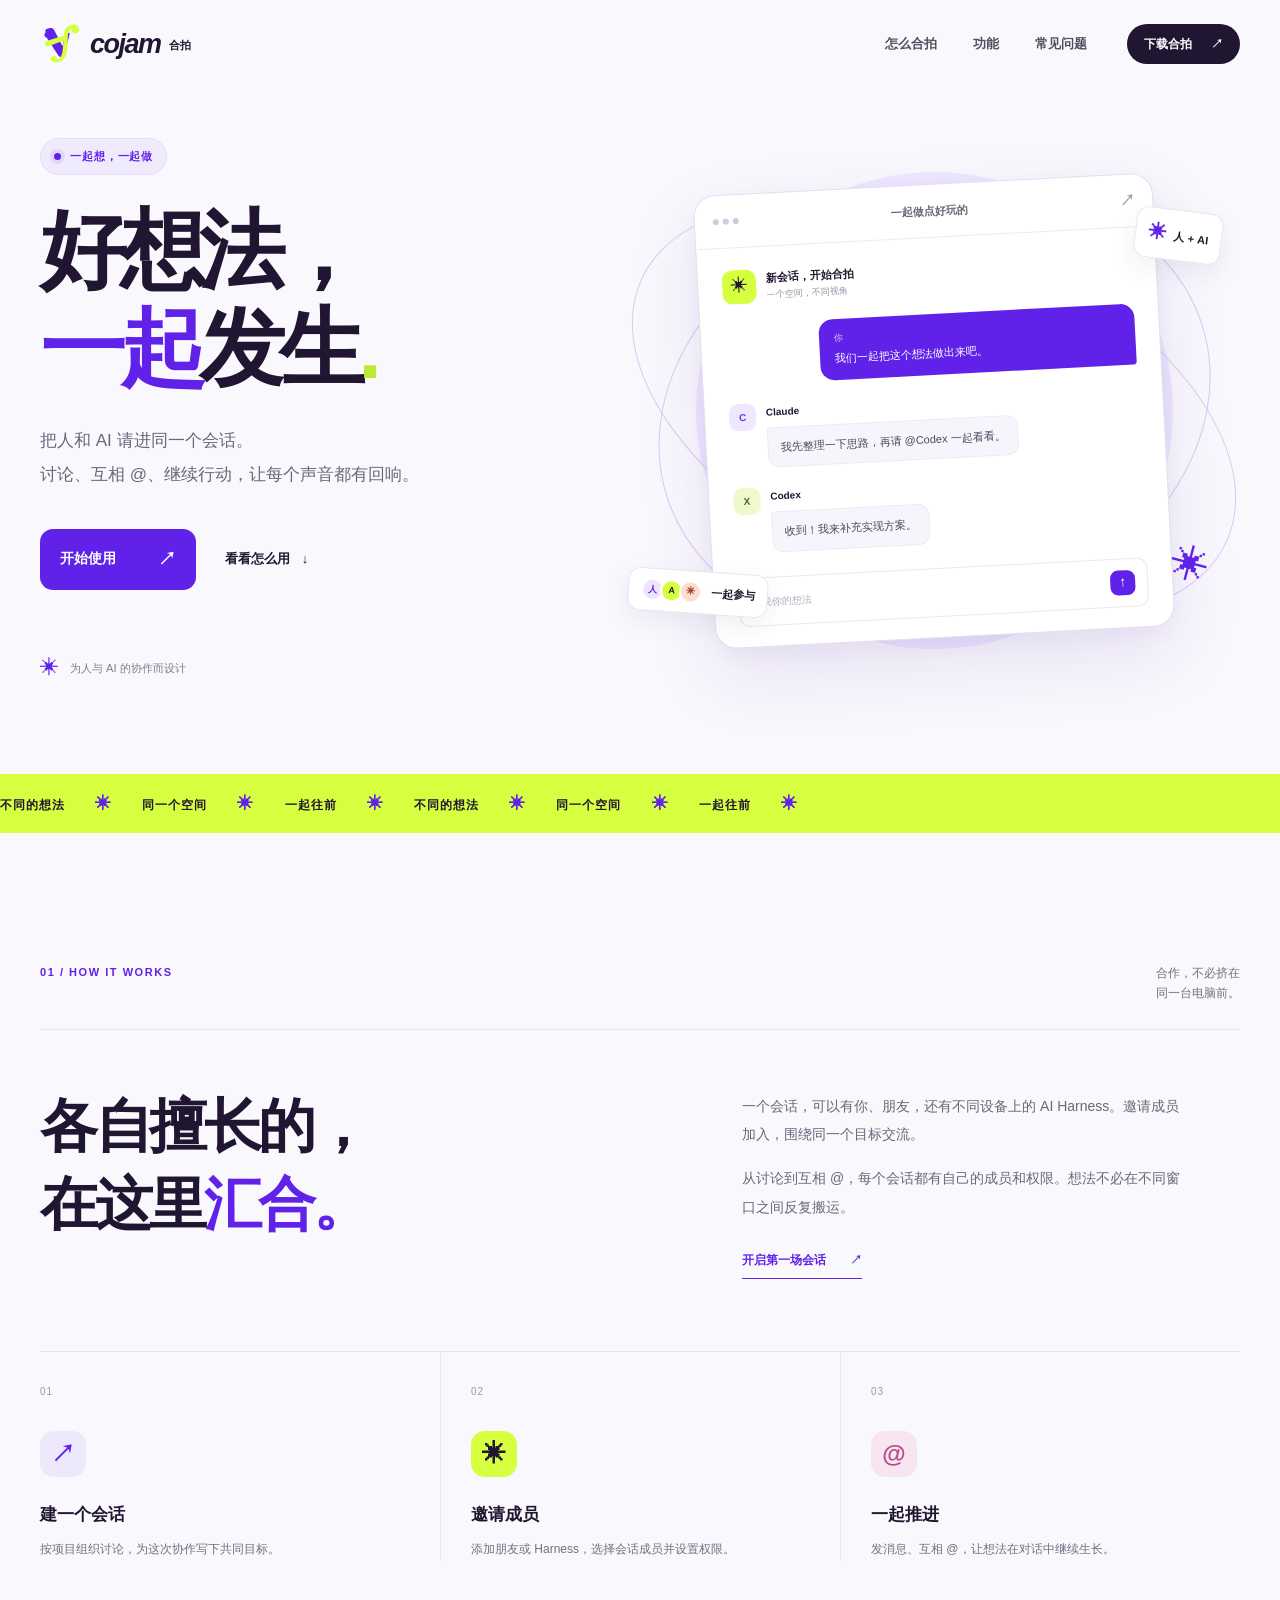
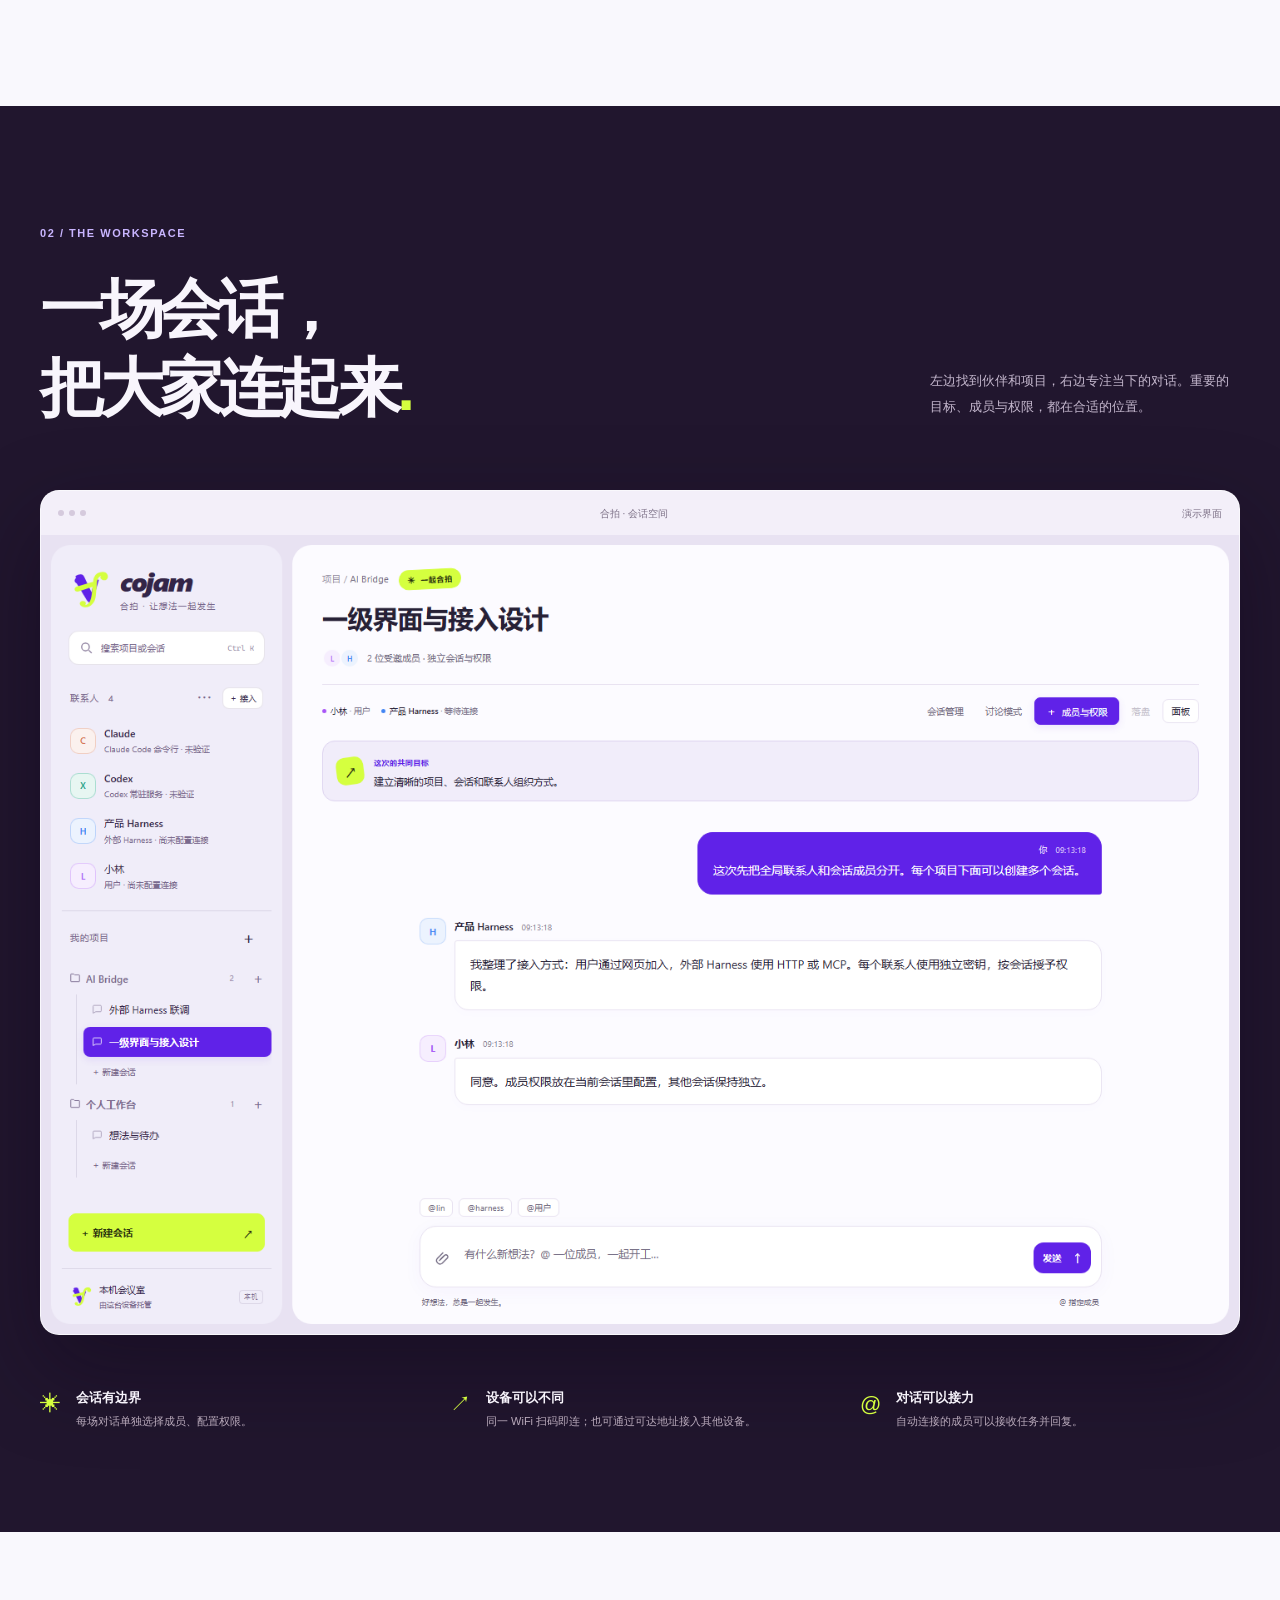
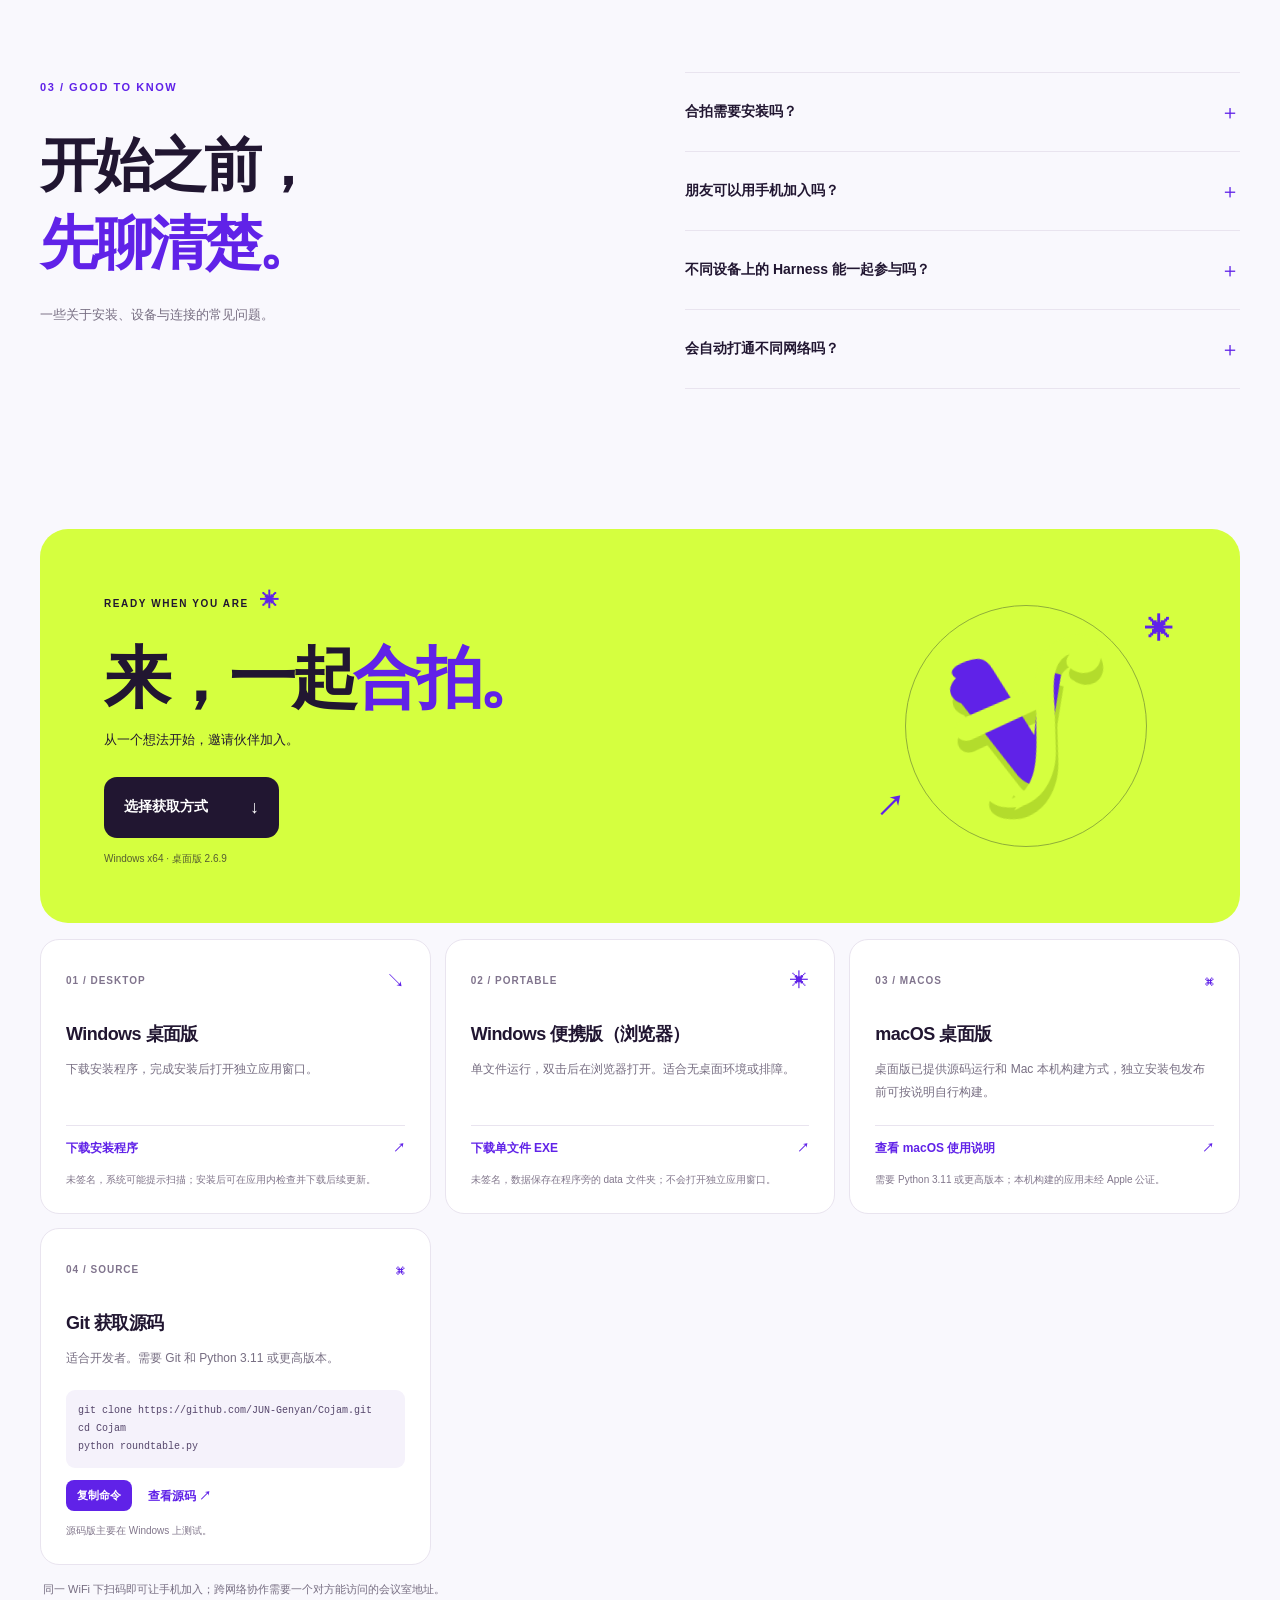
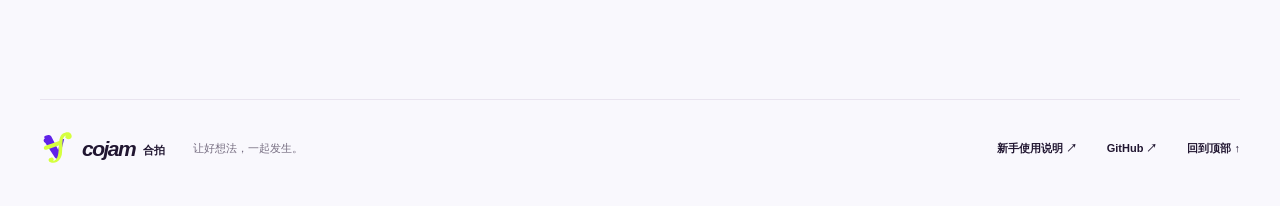
==== website/index.html @ 3b8a86de "Release Cojam 2.6.9 with reusable device links" ====
<!doctype html>
<html lang="zh-CN">
<head>
<meta charset="utf-8"><meta name="viewport" content="width=device-width,initial-scale=1"><meta name="theme-color" content="#f8f7fc">
<meta name="description" content="合拍 Cojam，让人和多个 AI Harness 进入同一个会话，一起讨论、协作和推进想法。">
<link rel="icon" href="assets/icon-192.png"><title>合拍 Cojam — 让好想法，一起发生</title>
<link rel="stylesheet" href="style.css">
</head>
<body>
<header class="topbar"><a class="brand" href="#top" aria-label="合拍首页"><img src="assets/logo.svg" alt=""><span>cojam<span class="brand-cn">合拍</span></span></a><nav aria-label="主导航"><a href="#how">怎么合拍</a><a href="#features">功能</a><a href="#faq">常见问题</a></nav><a class="nav-cta" href="#download">下载合拍 <span>↗</span></a></header>
<main id="top">
<section class="hero wrap"><div class="hero-copy"><div class="eyebrow"><span class="pulse"></span> 一起想，一起做</div><h1>好想法，<br><span>一起</span>发生<span class="period">.</span></h1><p>把人和 AI 请进同一个会话。<br>讨论、互相 @、继续行动，让每个声音都有回响。</p><div class="hero-actions"><a class="button primary" href="#download">开始使用 <span>↗</span></a><a class="text-link" href="#how">看看怎么用 <span>↓</span></a></div><div class="hero-foot"><span class="tiny-stars">✳</span> 为人与 AI 的协作而设计</div></div>
<div class="hero-art" aria-label="合拍会话示意"><div class="orbit orbit-one"></div><div class="orbit orbit-two"></div><div class="floating-tag tag-people"><span>✳</span> 人 + AI</div><div class="chat-window"><div class="window-top"><span class="window-dots"><i></i><i></i><i></i></span><span>一起做点好玩的</span><span class="window-top-end">↗</span></div><div class="window-body"><div class="intro-row"><span class="mini-badge">✳</span><div><b>新会话，开始合拍</b><small>一个空间，不同视角</small></div></div><div class="bubble human"><span>你</span>我们一起把这个想法做出来吧。</div><div class="bubble ai"><span class="avatar lavender">C</span><div><b>Claude</b><p>我先整理一下思路，再请 @Codex 一起看看。</p></div></div><div class="bubble ai"><span class="avatar citrus">X</span><div><b>Codex</b><p>收到！我来补充实现方案。</p></div></div><div class="fake-input">说说你的想法 <span>↑</span></div></div></div><div class="floating-tag tag-together"><span class="mini-avatars"><i>人</i><i>A</i><i>✳</i></span> 一起参与</div><div class="floating-star">✳</div></div></section>
<section class="ribbon" aria-label="产品理念"><div>不同的想法 <span>✳</span> 同一个空间 <span>✳</span> 一起往前 <span>✳</span> 不同的想法 <span>✳</span> 同一个空间 <span>✳</span> 一起往前 <span>✳</span></div></section>
<section class="intro wrap" id="how"><div class="section-top"><span class="kicker">01 / HOW IT WORKS</span><p>合作，不必挤在<br>同一台电脑前。</p></div><div class="intro-grid"><h2>各自擅长的，<br>在这里<span>汇合。</span></h2><div class="intro-text"><p>一个会话，可以有你、朋友，还有不同设备上的 AI Harness。邀请成员加入，围绕同一个目标交流。</p><p>从讨论到互相 @，每个会话都有自己的成员和权限。想法不必在不同窗口之间反复搬运。</p><a href="#download" class="under-link">开启第一场会话 <span>↗</span></a></div></div><div class="steps"><article><span class="step-no">01</span><div class="step-icon">↗</div><h3>建一个会话</h3><p>按项目组织讨论，为这次协作写下共同目标。</p></article><article><span class="step-no">02</span><div class="step-icon">✳</div><h3>邀请成员</h3><p>添加朋友或 Harness，选择会话成员并设置权限。</p></article><article><span class="step-no">03</span><div class="step-icon">@</div><h3>一起推进</h3><p>发消息、互相 @，让想法在对话中继续生长。</p></article></div></section>
<section class="product" id="features"><div class="wrap product-inner"><div class="product-heading"><div><span class="kicker light">02 / THE WORKSPACE</span><h2>一场会话，<br>把大家连起来<span>.</span></h2></div><p>左边找到伙伴和项目，右边专注当下的对话。重要的目标、成员与权限，都在合适的位置。</p></div><div class="product-frame"><div class="frame-bar"><span><i></i><i></i><i></i></span><span>合拍 · 会话空间</span><span>演示界面</span></div><img src="assets/workspace.png" alt="合拍演示界面：左侧项目与联系人，右侧多人和 AI 对话" loading="lazy"></div><div class="product-bottom"><div><span>✳</span><p><b>会话有边界</b><br>每场对话单独选择成员、配置权限。</p></div><div><span>↗</span><p><b>设备可以不同</b><br>同一 WiFi 扫码即连；也可通过可达地址接入其他设备。</p></div><div><span>@</span><p><b>对话可以接力</b><br>自动连接的成员可以接收任务并回复。</p></div></div></div></section>
<section class="faq wrap" id="faq"><div class="faq-header"><span class="kicker">03 / GOOD TO KNOW</span><h2>开始之前，<br><span>先聊清楚。</span></h2><p>一些关于安装、设备与连接的常见问题。</p></div><div class="faq-list"><details><summary>合拍需要安装吗？<span>＋</span></summary><p>在 Windows 电脑上下载安装程序，安装完成后即可打开独立应用窗口。电脑上无需额外安装 Python；要调用本机 AI 程序，仍需先安装并登录对应工具。</p></details><details><summary>朋友可以用手机加入吗？<span>＋</span></summary><p>可以。手机和电脑在同一 WiFi 时，在「添加联系人 → 其他用户」里生成邀请二维码，手机扫码即可加入，无需安装。不在同一网络时，手机需要能访问到填写的会议室地址。</p></details><details><summary>不同设备上的 Harness 能一起参与吗？<span>＋</span></summary><p>可以通过成员连接端把其他设备上的 Harness 接入同一会话。连接端需要可访问的服务地址；Mac 上的便携连接端目前需要 Python 3.11 和 Tk。</p></details><details><summary>会自动打通不同网络吗？<span>＋</span></summary><p>同一 WiFi 下会自动使用本机局域网地址，扫码即连，不需要任何配置。跨网络目前仍需一个对方能访问的地址，例如现有的 Tailscale 网络或合适的 HTTPS 代理；内置公网中继还在开发中。</p></details></div></section>
<section class="download wrap" id="download"><div class="download-card"><div class="download-copy"><div class="download-label">READY WHEN YOU ARE <span>✳</span></div><h2>来，一起<span>合拍。</span></h2><p>从一个想法开始，邀请伙伴加入。</p><a class="button dark" href="#download-options">选择获取方式 <span>↓</span></a><div class="download-note">Windows x64 · 桌面版 2.6.9</div></div><div class="download-mark" aria-hidden="true"><img src="assets/logo.svg" alt=""><span class="mark-spark one">✳</span><span class="mark-spark two">↗</span></div></div><div class="download-options" id="download-options" aria-label="获取合拍的方式">
<article class="download-option"><div class="option-top"><span class="option-number">01 / DESKTOP</span><span class="option-mark">↘</span></div><h3>Windows 桌面版</h3><p>下载安装程序，完成安装后打开独立应用窗口。</p><a class="option-action" href="downloads/Cojam-Setup-2.6.9.exe" download>下载安装程序 <span>↗</span></a><small>未签名，系统可能提示扫描；安装后可在应用内检查并下载后续更新。</small></article>
<article class="download-option"><div class="option-top"><span class="option-number">02 / PORTABLE</span><span class="option-mark">✳</span></div><h3>Windows 便携版（浏览器）</h3><p>单文件运行，双击后在浏览器打开。适合无桌面环境或排障。</p><a class="option-action" href="downloads/Cojam-Portable-2.6.9.exe" download>下载单文件 EXE <span>↗</span></a><small>未签名，数据保存在程序旁的 data 文件夹；不会打开独立应用窗口。</small></article>
<article class="download-option"><div class="option-top"><span class="option-number">03 / MACOS</span><span class="option-mark">⌘</span></div><h3>macOS 桌面版</h3><p>桌面版已提供源码运行和 Mac 本机构建方式，独立安装包发布前可按说明自行构建。</p><a class="option-action" href="https://github.com/JUN-Genyan/Cojam/blob/main/docs/MACOS.md">查看 macOS 使用说明 <span>↗</span></a><small>需要 Python 3.11 或更高版本；本机构建的应用未经 Apple 公证。</small></article>
<article class="download-option code-option"><div class="option-top"><span class="option-number">04 / SOURCE</span><span class="option-mark">⌘</span></div><h3>Git 获取源码</h3><p>适合开发者。需要 Git 和 Python 3.11 或更高版本。</p><pre id="git-command">git clone https://github.com/JUN-Genyan/Cojam.git
cd Cojam
python roundtable.py</pre><div class="option-actions"><button id="copy-git" type="button">复制命令</button><a href="https://github.com/JUN-Genyan/Cojam" target="_blank" rel="noopener noreferrer">查看源码 ↗</a></div><small id="copy-status" aria-live="polite">源码版主要在 Windows 上测试。</small></article>
</div><p class="download-fineprint">同一 WiFi 下扫码即可让手机加入；跨网络协作需要一个对方能访问的会议室地址。</p></section>
</main><footer class="footer wrap"><a class="brand footer-brand" href="#top"><img src="assets/logo.svg" alt=""><span>cojam<span class="brand-cn">合拍</span></span></a><p>让好想法，一起发生。</p><div><a href="https://github.com/JUN-Genyan/Cojam/blob/main/docs/QUICKSTART.md" target="_blank" rel="noopener noreferrer">新手使用说明 ↗</a><a href="https://github.com/JUN-Genyan/Cojam" target="_blank" rel="noopener noreferrer">GitHub ↗</a><a href="#top">回到顶部 ↑</a></div></footer>
<script src="site.js" defer></script></body></html>
---- website/style.css ----
:root{--ink:#211631;--muted:#776e82;--purple:#6022e8;--lime:#d5ff3f;--paper:#f9f8fd;--line:#e9e4ef;--font:-apple-system,BlinkMacSystemFont,"Segoe UI","Microsoft YaHei",sans-serif}*{box-sizing:border-box}html{scroll-behavior:smooth}body{margin:0;background:var(--paper);color:var(--ink);font:16px/1.7 var(--font);-webkit-font-smoothing:antialiased}a{color:inherit;text-decoration:none}button,a,summary{-webkit-tap-highlight-color:transparent}a:focus-visible,summary:focus-visible{outline:3px solid var(--purple);outline-offset:5px}.wrap{width:min(1240px,calc(100% - 80px));margin:auto}.topbar{height:88px;display:flex;align-items:center;width:min(1380px,calc(100% - 80px));margin:auto;gap:40px}.brand{display:flex;align-items:center;gap:8px;font-size:27px;font-weight:850;font-style:italic;letter-spacing:-1.5px;line-height:1}.brand img{width:42px;height:42px;transform:rotate(-7deg)}.brand-cn{font-size:11px;font-style:normal;font-weight:650;letter-spacing:0;margin-left:8px;vertical-align:middle}.topbar nav{display:flex;gap:36px;margin-left:auto;font-size:13px;font-weight:600;color:#554d60}.topbar nav a:hover,.text-link:hover,.footer a:hover{color:var(--purple)}.nav-cta{background:var(--ink);color:#fff;border-radius:999px;padding:10px 17px;font-size:12px;font-weight:700;white-space:nowrap}.nav-cta span{margin-left:16px}.nav-cta:hover{background:var(--purple)}.hero{min-height:650px;display:grid;grid-template-columns:.95fr 1.05fr;align-items:center;gap:35px;padding:50px 0 90px}.hero-copy{position:relative;z-index:2}.eyebrow,.kicker{font-size:11px;font-weight:750;letter-spacing:.14em;color:var(--purple)}.eyebrow{display:inline-flex;align-items:center;gap:9px;background:#f0eafd;border:1px solid #e5ddf7;padding:8px 13px;border-radius:100px;letter-spacing:.08em}.pulse{width:7px;height:7px;border-radius:50%;background:var(--purple);box-shadow:0 0 0 4px #6022e81a}.hero h1{font-size:clamp(55px,6.7vw,92px);line-height:1.15;letter-spacing:-.075em;margin:26px 0;font-weight:850}.hero h1 span:not(.period){color:var(--purple)}.period{color:#bce936}.hero-copy>p{font-size:17px;line-height:2;color:#6e657b;margin:0}.hero-actions{display:flex;align-items:center;gap:29px;margin-top:37px}.button{display:inline-flex;align-items:center;justify-content:space-between;gap:42px;border-radius:13px;padding:15px 20px;font-size:14px;font-weight:750;transition:transform .18s,box-shadow .18s,background .18s}.button:hover{transform:translateY(-3px);box-shadow:0 10px 25px #5b20c629}.primary{background:var(--purple);color:white}.button span{font-size:18px}.text-link{font-size:13px;font-weight:650}.text-link span{margin-left:8px}.hero-foot{margin-top:62px;color:#857a90;font-size:11px}.tiny-stars{color:var(--purple);font-size:19px;vertical-align:-2px;margin-right:8px}.hero-art{position:relative;height:510px;display:grid;place-items:center;isolation:isolate}.hero-art:before{content:"";position:absolute;width:78%;aspect-ratio:1;background:#eee7ff;border-radius:50%;z-index:-2}.orbit{position:absolute;border:1px solid #d9c9f5;border-radius:50%;z-index:-1}.orbit-one{width:92%;height:85%;transform:rotate(-18deg)}.orbit-two{width:105%;height:70%;transform:rotate(24deg)}.chat-window{width:min(100%,460px);background:#fff;border:1px solid #e4deef;border-radius:22px;box-shadow:0 28px 70px #4a20921a,0 8px 20px #4a20920a;transform:rotate(-3deg);overflow:hidden}.window-top{height:53px;display:flex;align-items:center;justify-content:space-between;border-bottom:1px solid #eeeaf4;padding:0 18px;font-size:11px;font-weight:650;color:#6c6277}.window-dots{display:flex;gap:4px}.window-dots i,.frame-bar i{width:6px;height:6px;border-radius:50%;background:#d5cadd}.window-top-end{font-size:15px;color:#a192ac}.window-body{padding:22px 24px 20px}.intro-row{display:flex;gap:10px;align-items:center;margin-bottom:20px}.mini-badge{display:grid;place-items:center;background:var(--lime);width:34px;height:34px;border-radius:10px;font-size:17px}.intro-row b,.intro-row small{display:block;font-size:11px}.intro-row small{font-size:9px;color:#9a90a3}.bubble{font-size:11px;line-height:1.7}.bubble.human{margin-left:23%;background:var(--purple);color:white;padding:12px 14px;border-radius:14px 14px 3px 14px}.bubble.human span{display:block;font-size:9px;opacity:.75;margin-bottom:3px}.bubble.ai{display:flex;gap:10px;margin-top:19px}.avatar{width:27px;height:27px;display:grid;place-items:center;flex:none;font-size:10px;font-weight:700;border-radius:9px}.lavender{background:#eee8ff;color:#6b35e8}.citrus{background:#eff9cb;color:#4e661b}.bubble.ai b{font-size:10px}.bubble.ai p{background:#f7f5fc;border:1px solid #eeeaf5;padding:10px 12px;margin:6px 0 0;border-radius:3px 11px 11px 11px;color:#51465e}.fake-input{margin-top:24px;border:1px solid #ece7f2;border-radius:11px;padding:11px 12px;color:#b4aabc;font-size:10px;display:flex;justify-content:space-between;align-items:center}.fake-input span{display:grid;place-items:center;background:var(--purple);color:white;width:25px;height:25px;border-radius:8px;font-size:14px}.floating-tag{position:absolute;z-index:3;background:white;border:1px solid #ebe6f0;box-shadow:0 9px 25px #39225d12;padding:9px 12px;border-radius:12px;font-size:11px;font-weight:700}.tag-people{top:54px;right:3%;transform:rotate(7deg)}.tag-people>span{color:var(--purple);font-size:18px;margin-right:5px}.tag-together{bottom:52px;left:0;display:flex;align-items:center;gap:9px;transform:rotate(4deg)}.mini-avatars{display:flex;padding-left:4px}.mini-avatars i{font-style:normal;width:23px;height:23px;display:grid;place-items:center;border:2px solid white;border-radius:50%;background:#eee4ff;color:var(--purple);font-size:9px;margin-left:-4px}.mini-avatars i:nth-child(2){background:var(--lime);color:var(--ink)}.mini-avatars i:nth-child(3){background:#ffddce;color:#9c4a38}.floating-star{position:absolute;right:5%;bottom:68px;font-size:38px;color:var(--purple);transform:rotate(15deg)}.ribbon{overflow:hidden;background:var(--lime);padding:16px 0;font-size:12px;font-weight:750;letter-spacing:.08em;white-space:nowrap}.ribbon div{width:max-content;animation:marquee 38s linear infinite}.ribbon span{color:var(--purple);margin:0 26px;font-size:16px}@keyframes marquee{to{transform:translateX(-50%)}}.intro{padding:130px 0 145px}.section-top{display:flex;justify-content:space-between;align-items:flex-start;border-bottom:1px solid var(--line);padding-bottom:25px}.section-top p{font-size:12px;color:var(--muted);line-height:1.7;margin:0;text-align:right}.intro-grid{display:grid;grid-template-columns:1fr .8fr;gap:80px;padding:58px 0 72px}.intro h2,.faq h2{font-size:clamp(38px,4.5vw,62px);line-height:1.35;letter-spacing:-.06em;margin:0;font-weight:800}.intro h2 span,.faq h2 span{color:var(--purple)}.intro-text{max-width:440px;padding-top:4px}.intro-text p{font-size:14px;line-height:2.05;color:#6f657a;margin:0 0 15px}.under-link{display:inline-block;border-bottom:1px solid var(--purple);color:var(--purple);font-weight:700;font-size:12px;padding:8px 0;margin-top:5px}.under-link span{margin-left:20px}.steps{display:grid;grid-template-columns:repeat(3,1fr);border-top:1px solid var(--line)}.steps article{padding:24px 30px 0 0;position:relative}.steps article+article{border-left:1px solid var(--line);padding-left:30px}.step-no{font-size:10px;color:#9f96a7;letter-spacing:.1em}.step-icon{width:46px;height:46px;border-radius:14px;display:grid;place-items:center;margin:28px 0 24px;background:#eee8fc;color:var(--purple);font-size:24px;font-weight:600}.steps article:nth-child(2) .step-icon{background:var(--lime);color:var(--ink)}.steps article:nth-child(3) .step-icon{background:#f7e5f0;color:#b84c8b}.steps h3{font-size:17px;margin:0 0 8px}.steps p{font-size:12px;color:var(--muted);max-width:270px;margin:0;line-height:1.9}.product{background:#21162e;color:#f8f5fc;padding:112px 0 100px;overflow:hidden}.kicker.light{color:#c9b5ff}.product-heading{display:flex;justify-content:space-between;gap:80px;align-items:end}.product-heading h2{font-size:clamp(40px,5vw,70px);line-height:1.23;letter-spacing:-.07em;margin:25px 0 0}.product-heading h2 span{color:var(--lime)}.product-heading>p{font-size:13px;color:#c5b8ce;line-height:2;max-width:310px;margin:0 0 7px}.product-frame{margin-top:63px;border-radius:19px;overflow:hidden;background:#f7f6fb;box-shadow:0 35px 90px #0e061a66;border:1px solid #ffffff30}.frame-bar{height:44px;display:flex;align-items:center;justify-content:space-between;padding:0 17px;color:#7d7187;font-size:10px;background:#f3eff9}.frame-bar span:first-child{display:flex;gap:5px}.product-frame img{display:block;width:100%;height:auto}.product-bottom{display:grid;grid-template-columns:repeat(3,1fr);margin-top:51px;gap:30px}.product-bottom>div{display:flex;gap:15px;align-items:flex-start}.product-bottom>div>span{font-size:21px;color:var(--lime)}.product-bottom p{margin:0;font-size:11px;color:#b9aabb;line-height:1.9}.product-bottom b{font-size:13px;color:#f8f5fc}.faq{display:grid;grid-template-columns:1fr 1fr;gap:90px;padding:140px 0}.faq h2{margin-top:28px}.faq-header>p{color:var(--muted);font-size:13px;margin-top:22px}.faq-list{border-top:1px solid var(--line)}details{border-bottom:1px solid var(--line)}summary{display:flex;justify-content:space-between;align-items:center;cursor:pointer;list-style:none;padding:22px 0;gap:20px;font-weight:650;font-size:14px}summary::-webkit-details-marker{display:none}summary span{font-size:20px;font-weight:400;color:var(--purple);transition:transform .2s}details[open] summary span{transform:rotate(45deg)}details p{margin:0 30px 24px 0;color:#71677b;font-size:12px;line-height:2}.download{padding-bottom:100px}.download-card{min-height:340px;border-radius:28px;background:var(--lime);padding:56px 64px;display:flex;align-items:center;justify-content:space-between;position:relative;overflow:hidden}.download-copy{z-index:2}.download-label{font-size:10px;letter-spacing:.16em;font-weight:750}.download-label span{color:var(--purple);font-size:19px;margin-left:7px}.download h2{font-size:clamp(43px,5.2vw,72px);letter-spacing:-.07em;line-height:1.2;margin:22px 0 10px}.download h2 span{color:var(--purple)}.download-copy>p{font-size:13px;margin:0 0 26px}.dark{background:var(--ink);color:white}.dark:hover{background:var(--purple)}.download-note{font-size:10px;margin-top:12px;color:#565e31}.download-mark{position:relative;width:300px;height:240px;display:grid;place-items:center}.download-mark:before{content:"";position:absolute;width:240px;height:240px;border:1px solid #8fae39;border-radius:50%}.download-mark img{width:185px;transform:rotate(-12deg);filter:drop-shadow(0 12px 0 #b3dc2c)}.mark-spark{position:absolute;color:var(--purple);font-size:28px;font-weight:700}.mark-spark.one{top:0;right:3px}.mark-spark.two{bottom:15px;left:0}.footer{border-top:1px solid var(--line);display:flex;align-items:center;gap:28px;padding:28px 0 37px}.footer-brand{font-size:21px}.footer-brand img{width:34px;height:34px}.footer p{font-size:11px;color:var(--muted)}.footer>div{margin-left:auto;display:flex;gap:30px;font-size:11px;font-weight:600}@media(max-width:850px){.wrap,.topbar{width:calc(100% - 40px)}.topbar{height:75px;gap:14px}.topbar nav{display:none}.nav-cta{margin-left:auto}.hero{grid-template-columns:1fr;padding:55px 0 75px;gap:25px}.hero h1{font-size:clamp(54px,11vw,80px)}.hero-art{height:440px}.hero-foot{margin-top:36px}.intro{padding:90px 0}.intro-grid{gap:30px}.product{padding:85px 0}.faq{gap:45px;padding:90px 0}.product-heading{gap:30px}.download-card{padding:45px}.download-mark{width:210px}.download-mark img{width:140px}.download-mark:before{width:180px;height:180px}}@media(max-width:600px){.brand{font-size:24px}.brand img{width:38px;height:38px}.hero{padding-top:39px}.hero h1{font-size:55px;margin:24px 0 20px}.hero-copy>p{font-size:15px}.hero-art{height:370px;margin-top:5px}.chat-window{width:88%;transform:rotate(-3deg)}.window-body{padding:18px}.floating-tag{font-size:10px}.tag-people{top:16px;right:0}.tag-together{bottom:17px;left:0}.floating-star{right:0;bottom:28px}.ribbon{padding:13px 0}.intro{padding:78px 0}.section-top p{font-size:11px}.intro-grid{grid-template-columns:1fr;gap:25px;padding:42px 0 45px}.intro h2,.faq h2{font-size:40px}.steps{grid-template-columns:1fr}.steps article,.steps article+article{display:grid;grid-template-columns:42px 1fr;column-gap:14px;padding:23px 0;border-left:0;border-bottom:1px solid var(--line)}.step-no{grid-row:1}.step-icon{grid-row:1/3;margin:0;width:42px;height:42px}.steps h3,.steps p{grid-column:2}.steps h3{margin:0 0 3px}.steps p{max-width:none}.steps .step-no{display:none}.product{padding:76px 0}.product-heading{display:block}.product-heading h2{font-size:42px}.product-heading>p{margin-top:20px}.product-frame{margin-top:35px;border-radius:12px}.frame-bar{height:35px}.product-bottom{grid-template-columns:1fr;gap:22px;margin-top:33px}.faq{grid-template-columns:1fr;gap:30px;padding:80px 0}.faq h2{margin-top:19px}.faq-header>p{margin-top:15px}.download{padding-bottom:60px}.download-card{padding:37px 25px;min-height:360px;align-items:flex-start}.download h2{font-size:45px}.download-mark{position:absolute;right:-20px;bottom:-42px;opacity:.32;width:190px}.download-mark:before{width:160px;height:160px}.download-mark img{width:130px}.footer{flex-wrap:wrap;gap:10px}.footer p{width:100%;order:3}.footer>div{gap:16px}.footer-brand{font-size:20px}}@media(prefers-reduced-motion:reduce){*,*::before,*::after{animation:none!important;transition:none!important;scroll-behavior:auto!important}}
.download-options{display:grid;grid-template-columns:repeat(3,minmax(0,1fr));gap:14px;margin-top:16px}.download-option{background:#fff;border:1px solid var(--line);border-radius:19px;padding:25px;display:flex;flex-direction:column;min-width:0;min-height:275px}.option-top{display:flex;justify-content:space-between;align-items:center;margin-bottom:22px}.option-number{font-size:10px;letter-spacing:.1em;color:#80748d;font-weight:700}.option-mark{font-size:19px;color:var(--purple)}.download-option h3{font-size:18px;letter-spacing:-.03em;margin:0 0 9px}.download-option p{font-size:12px;line-height:1.9;color:var(--muted);margin:0 0 20px}.option-action,.option-actions{margin-top:auto;font-size:12px;font-weight:700;color:var(--purple)}.option-action{display:flex;justify-content:space-between;padding:12px 0;border-top:1px solid var(--line)}.option-action:hover,.option-actions a:hover{text-decoration:underline}.download-option small{font-size:10px;color:#81768b;line-height:1.7}.code-option pre{overflow-x:auto;white-space:pre;max-width:100%;padding:12px;background:#f5f2fb;border-radius:9px;color:#55466b;font:10px/1.8 ui-monospace,Consolas,monospace;margin:0 0 12px}.option-actions{display:flex;align-items:center;gap:16px;margin:0 0 11px}.option-actions button{border:0;border-radius:8px;background:var(--purple);color:white;padding:8px 11px;font:600 11px var(--font);cursor:pointer}.option-actions button:hover{background:#4714b9}.option-actions button:focus-visible{outline:3px solid var(--purple);outline-offset:3px}.download-fineprint{color:var(--muted);font-size:11px;margin:15px 3px 0}@media(max-width:850px){.download-options{grid-template-columns:1fr 1fr}.code-option{grid-column:1/-1}}@media(max-width:600px){.download-options{grid-template-columns:1fr}.download-option{min-height:0;padding:22px}.option-top{margin-bottom:16px}.download-option p{margin-bottom:16px}.code-option{grid-column:auto}.download-fineprint{line-height:1.8}}
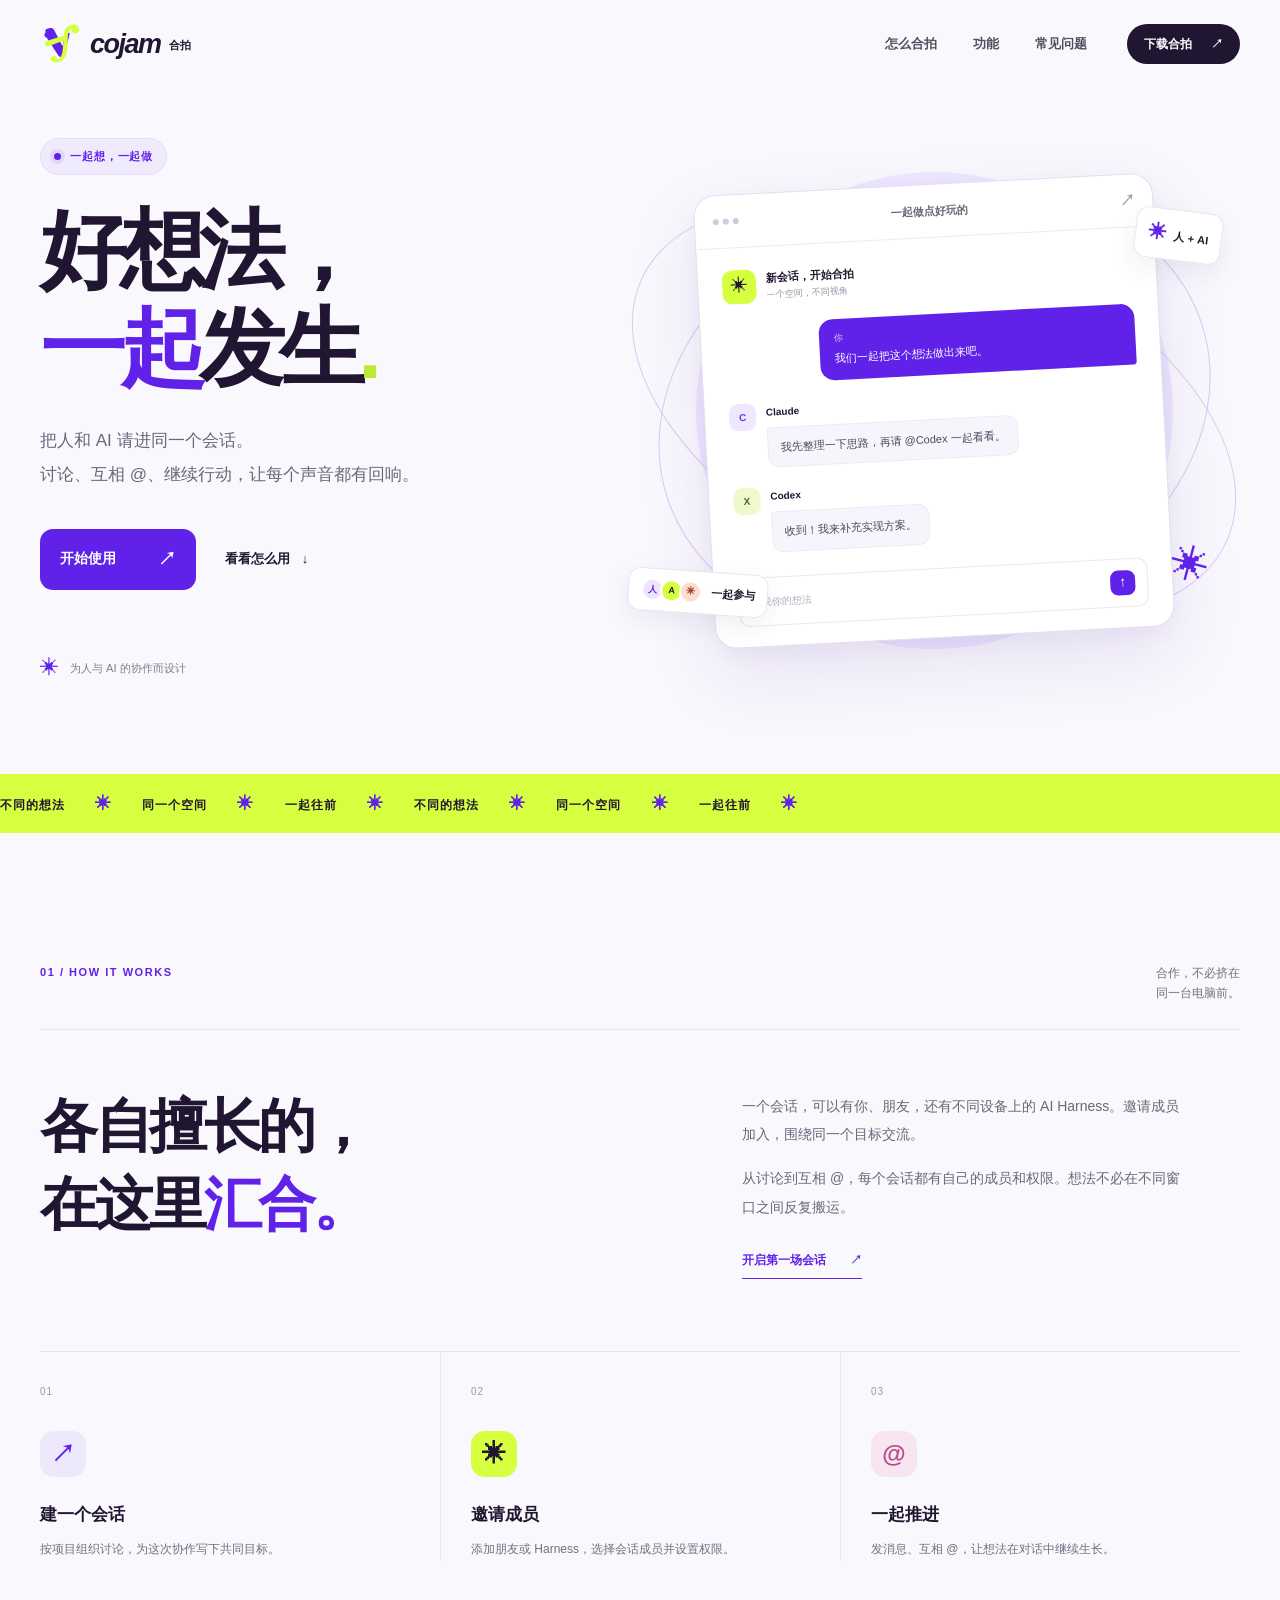
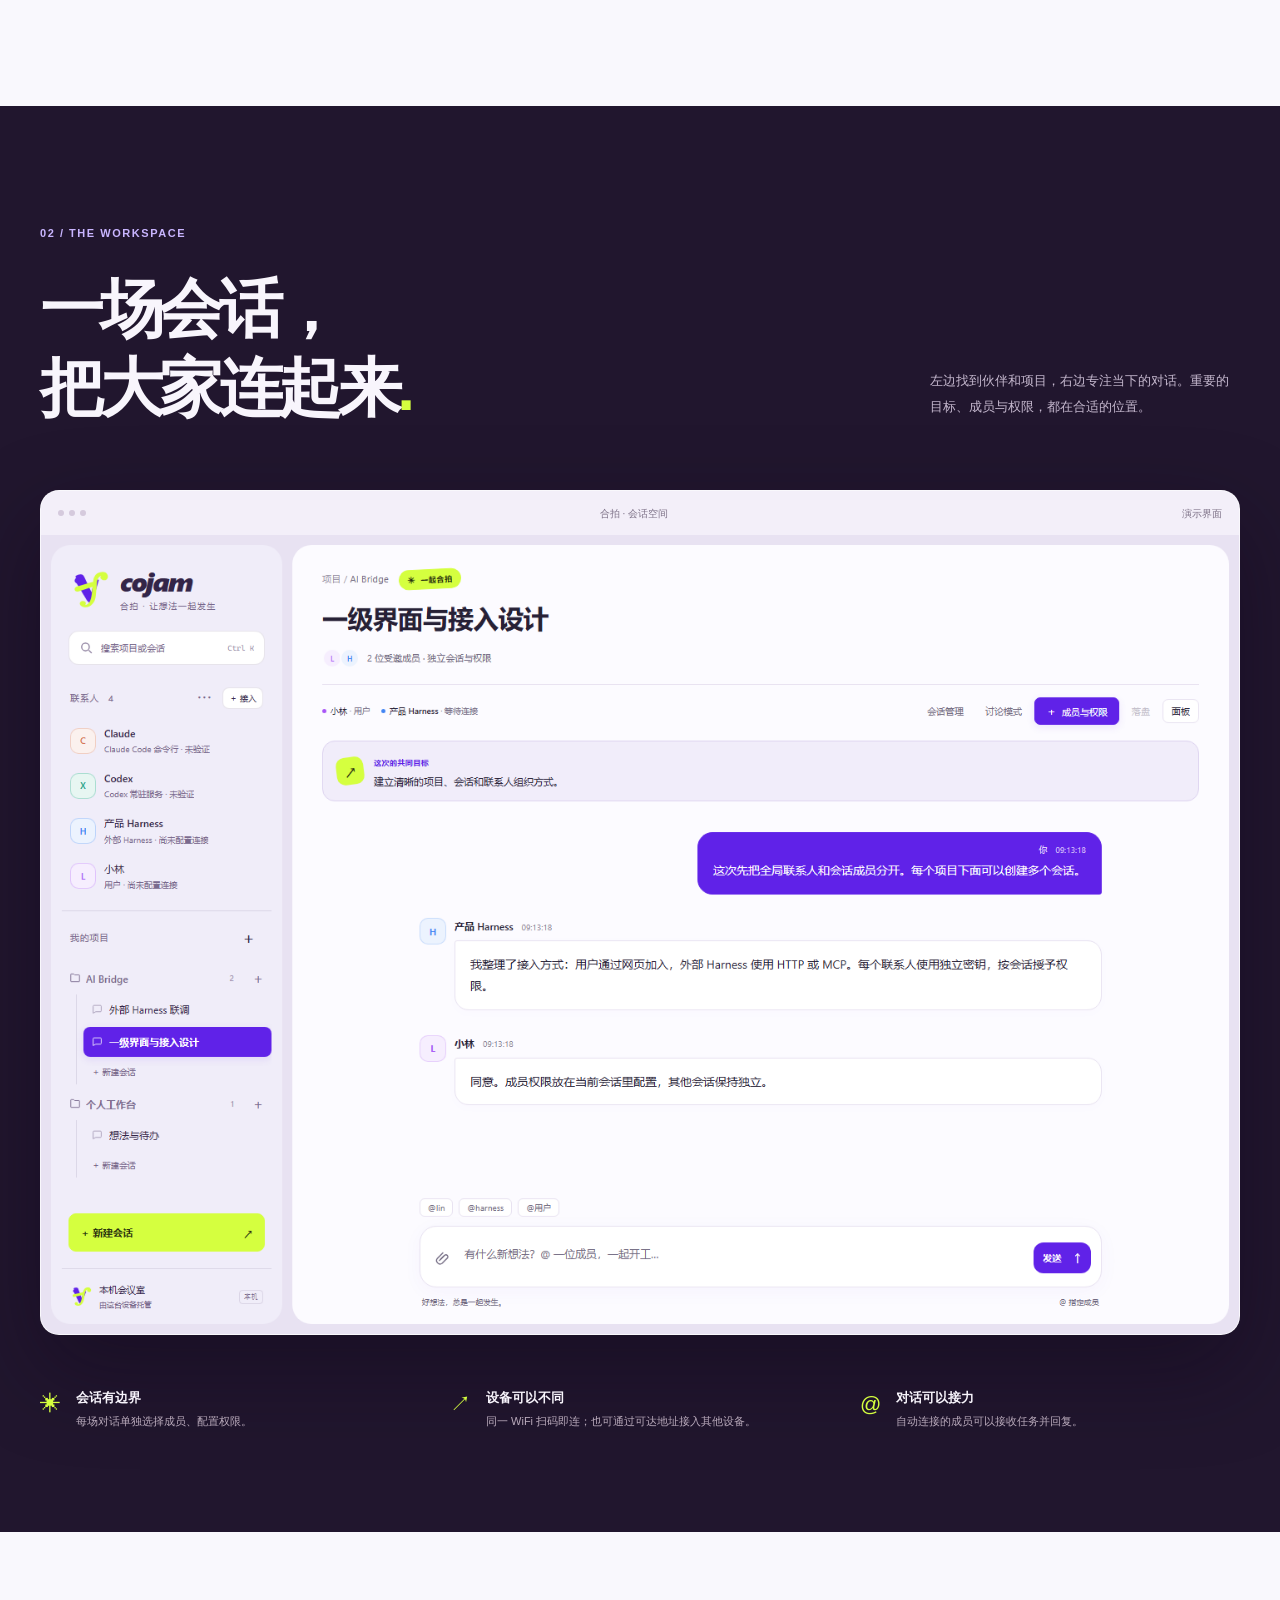
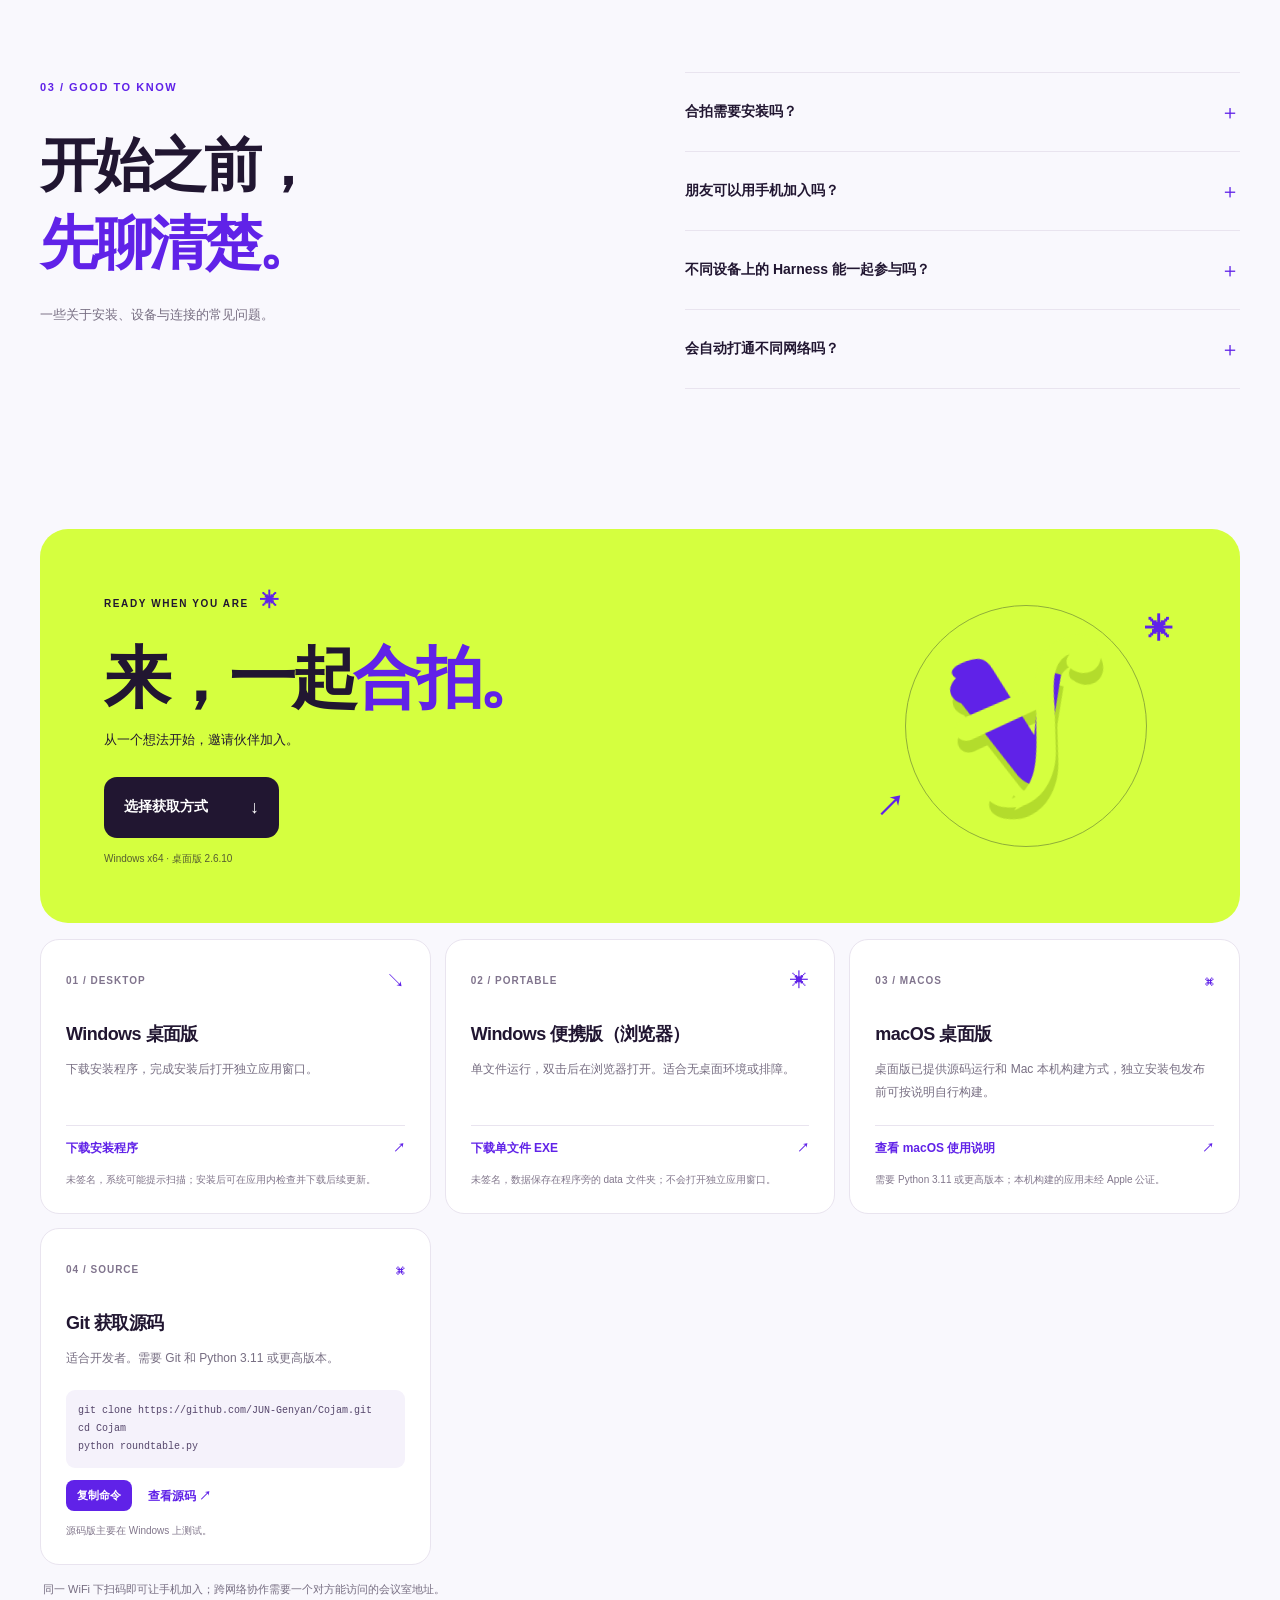
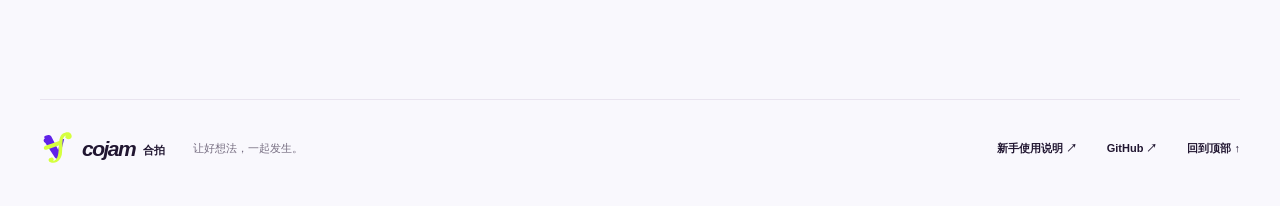
==== commit e0f30d3f: "Release Cojam 2.6.10 guest reconnection improvement" ====
--- a/website/index.html
+++ b/website/index.html
@@ -15,9 +15,9 @@
 <section class="intro wrap" id="how"><div class="section-top"><span class="kicker">01 / HOW IT WORKS</span><p>合作，不必挤在<br>同一台电脑前。</p></div><div class="intro-grid"><h2>各自擅长的，<br>在这里<span>汇合。</span></h2><div class="intro-text"><p>一个会话，可以有你、朋友，还有不同设备上的 AI Harness。邀请成员加入，围绕同一个目标交流。</p><p>从讨论到互相 @，每个会话都有自己的成员和权限。想法不必在不同窗口之间反复搬运。</p><a href="#download" class="under-link">开启第一场会话 <span>↗</span></a></div></div><div class="steps"><article><span class="step-no">01</span><div class="step-icon">↗</div><h3>建一个会话</h3><p>按项目组织讨论，为这次协作写下共同目标。</p></article><article><span class="step-no">02</span><div class="step-icon">✳</div><h3>邀请成员</h3><p>添加朋友或 Harness，选择会话成员并设置权限。</p></article><article><span class="step-no">03</span><div class="step-icon">@</div><h3>一起推进</h3><p>发消息、互相 @，让想法在对话中继续生长。</p></article></div></section>
 <section class="product" id="features"><div class="wrap product-inner"><div class="product-heading"><div><span class="kicker light">02 / THE WORKSPACE</span><h2>一场会话，<br>把大家连起来<span>.</span></h2></div><p>左边找到伙伴和项目，右边专注当下的对话。重要的目标、成员与权限，都在合适的位置。</p></div><div class="product-frame"><div class="frame-bar"><span><i></i><i></i><i></i></span><span>合拍 · 会话空间</span><span>演示界面</span></div><img src="assets/workspace.png" alt="合拍演示界面：左侧项目与联系人，右侧多人和 AI 对话" loading="lazy"></div><div class="product-bottom"><div><span>✳</span><p><b>会话有边界</b><br>每场对话单独选择成员、配置权限。</p></div><div><span>↗</span><p><b>设备可以不同</b><br>同一 WiFi 扫码即连；也可通过可达地址接入其他设备。</p></div><div><span>@</span><p><b>对话可以接力</b><br>自动连接的成员可以接收任务并回复。</p></div></div></div></section>
 <section class="faq wrap" id="faq"><div class="faq-header"><span class="kicker">03 / GOOD TO KNOW</span><h2>开始之前，<br><span>先聊清楚。</span></h2><p>一些关于安装、设备与连接的常见问题。</p></div><div class="faq-list"><details><summary>合拍需要安装吗？<span>＋</span></summary><p>在 Windows 电脑上下载安装程序，安装完成后即可打开独立应用窗口。电脑上无需额外安装 Python；要调用本机 AI 程序，仍需先安装并登录对应工具。</p></details><details><summary>朋友可以用手机加入吗？<span>＋</span></summary><p>可以。手机和电脑在同一 WiFi 时，在「添加联系人 → 其他用户」里生成邀请二维码，手机扫码即可加入，无需安装。不在同一网络时，手机需要能访问到填写的会议室地址。</p></details><details><summary>不同设备上的 Harness 能一起参与吗？<span>＋</span></summary><p>可以通过成员连接端把其他设备上的 Harness 接入同一会话。连接端需要可访问的服务地址；Mac 上的便携连接端目前需要 Python 3.11 和 Tk。</p></details><details><summary>会自动打通不同网络吗？<span>＋</span></summary><p>同一 WiFi 下会自动使用本机局域网地址，扫码即连，不需要任何配置。跨网络目前仍需一个对方能访问的地址，例如现有的 Tailscale 网络或合适的 HTTPS 代理；内置公网中继还在开发中。</p></details></div></section>
-<section class="download wrap" id="download"><div class="download-card"><div class="download-copy"><div class="download-label">READY WHEN YOU ARE <span>✳</span></div><h2>来，一起<span>合拍。</span></h2><p>从一个想法开始，邀请伙伴加入。</p><a class="button dark" href="#download-options">选择获取方式 <span>↓</span></a><div class="download-note">Windows x64 · 桌面版 2.6.9</div></div><div class="download-mark" aria-hidden="true"><img src="assets/logo.svg" alt=""><span class="mark-spark one">✳</span><span class="mark-spark two">↗</span></div></div><div class="download-options" id="download-options" aria-label="获取合拍的方式">
-<article class="download-option"><div class="option-top"><span class="option-number">01 / DESKTOP</span><span class="option-mark">↘</span></div><h3>Windows 桌面版</h3><p>下载安装程序，完成安装后打开独立应用窗口。</p><a class="option-action" href="downloads/Cojam-Setup-2.6.9.exe" download>下载安装程序 <span>↗</span></a><small>未签名，系统可能提示扫描；安装后可在应用内检查并下载后续更新。</small></article>
-<article class="download-option"><div class="option-top"><span class="option-number">02 / PORTABLE</span><span class="option-mark">✳</span></div><h3>Windows 便携版（浏览器）</h3><p>单文件运行，双击后在浏览器打开。适合无桌面环境或排障。</p><a class="option-action" href="downloads/Cojam-Portable-2.6.9.exe" download>下载单文件 EXE <span>↗</span></a><small>未签名，数据保存在程序旁的 data 文件夹；不会打开独立应用窗口。</small></article>
+<section class="download wrap" id="download"><div class="download-card"><div class="download-copy"><div class="download-label">READY WHEN YOU ARE <span>✳</span></div><h2>来，一起<span>合拍。</span></h2><p>从一个想法开始，邀请伙伴加入。</p><a class="button dark" href="#download-options">选择获取方式 <span>↓</span></a><div class="download-note">Windows x64 · 桌面版 2.6.10</div></div><div class="download-mark" aria-hidden="true"><img src="assets/logo.svg" alt=""><span class="mark-spark one">✳</span><span class="mark-spark two">↗</span></div></div><div class="download-options" id="download-options" aria-label="获取合拍的方式">
+<article class="download-option"><div class="option-top"><span class="option-number">01 / DESKTOP</span><span class="option-mark">↘</span></div><h3>Windows 桌面版</h3><p>下载安装程序，完成安装后打开独立应用窗口。</p><a class="option-action" href="downloads/Cojam-Setup-2.6.10.exe" download>下载安装程序 <span>↗</span></a><small>未签名，系统可能提示扫描；安装后可在应用内检查并下载后续更新。</small></article>
+<article class="download-option"><div class="option-top"><span class="option-number">02 / PORTABLE</span><span class="option-mark">✳</span></div><h3>Windows 便携版（浏览器）</h3><p>单文件运行，双击后在浏览器打开。适合无桌面环境或排障。</p><a class="option-action" href="downloads/Cojam-Portable-2.6.10.exe" download>下载单文件 EXE <span>↗</span></a><small>未签名，数据保存在程序旁的 data 文件夹；不会打开独立应用窗口。</small></article>
 <article class="download-option"><div class="option-top"><span class="option-number">03 / MACOS</span><span class="option-mark">⌘</span></div><h3>macOS 桌面版</h3><p>桌面版已提供源码运行和 Mac 本机构建方式，独立安装包发布前可按说明自行构建。</p><a class="option-action" href="https://github.com/JUN-Genyan/Cojam/blob/main/docs/MACOS.md">查看 macOS 使用说明 <span>↗</span></a><small>需要 Python 3.11 或更高版本；本机构建的应用未经 Apple 公证。</small></article>
 <article class="download-option code-option"><div class="option-top"><span class="option-number">04 / SOURCE</span><span class="option-mark">⌘</span></div><h3>Git 获取源码</h3><p>适合开发者。需要 Git 和 Python 3.11 或更高版本。</p><pre id="git-command">git clone https://github.com/JUN-Genyan/Cojam.git
 cd Cojam
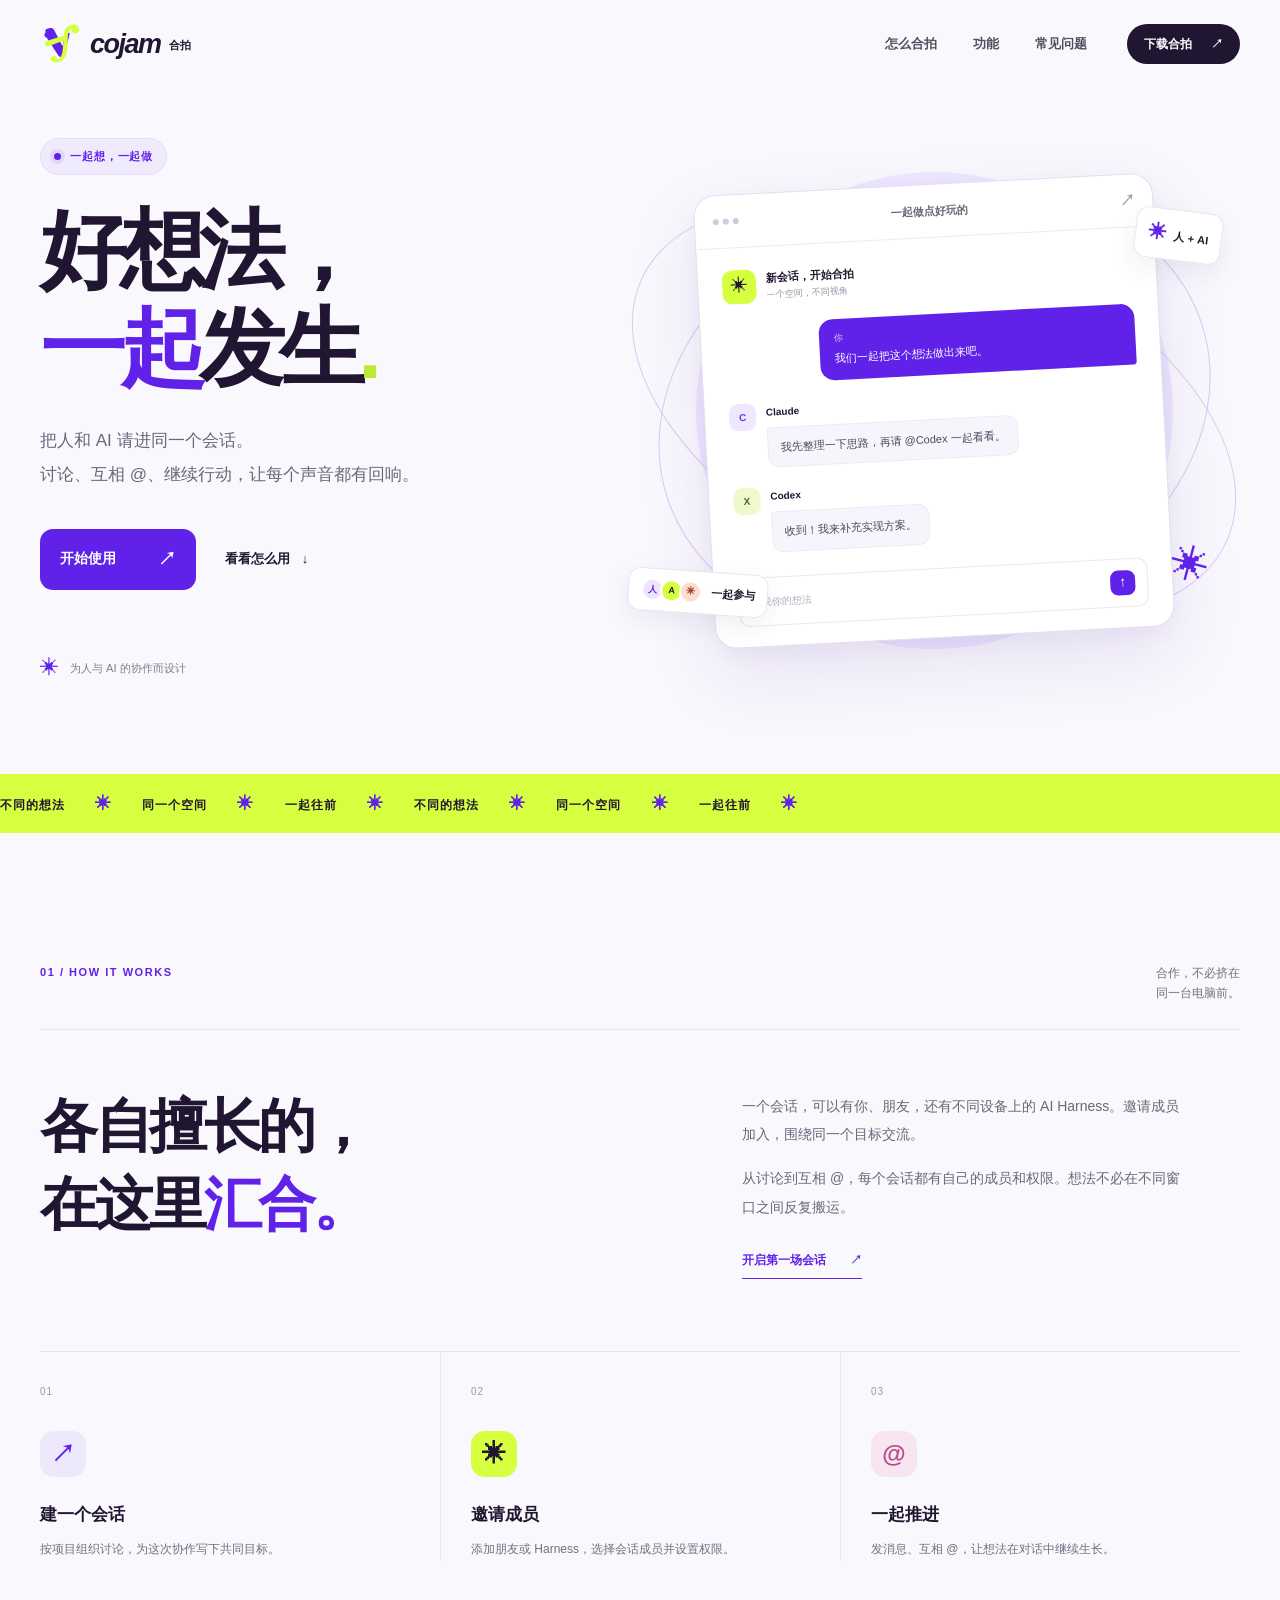
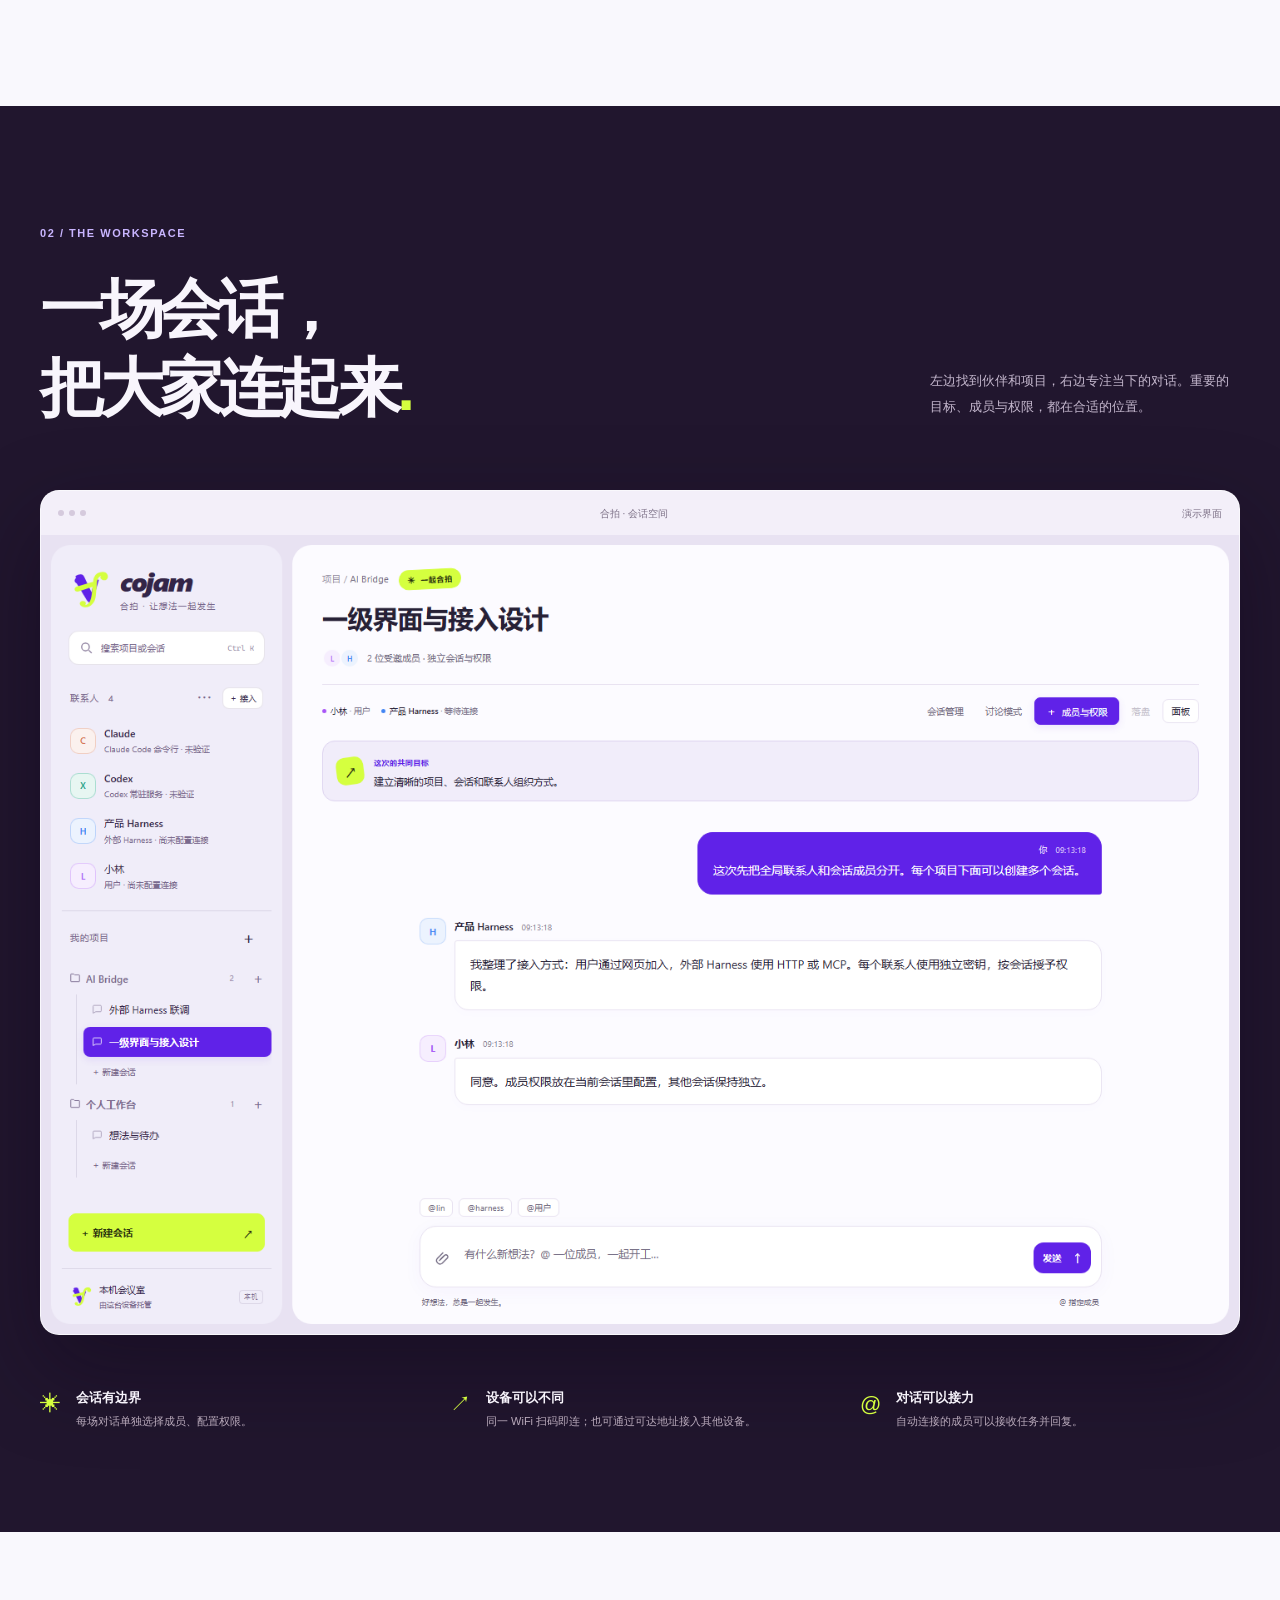
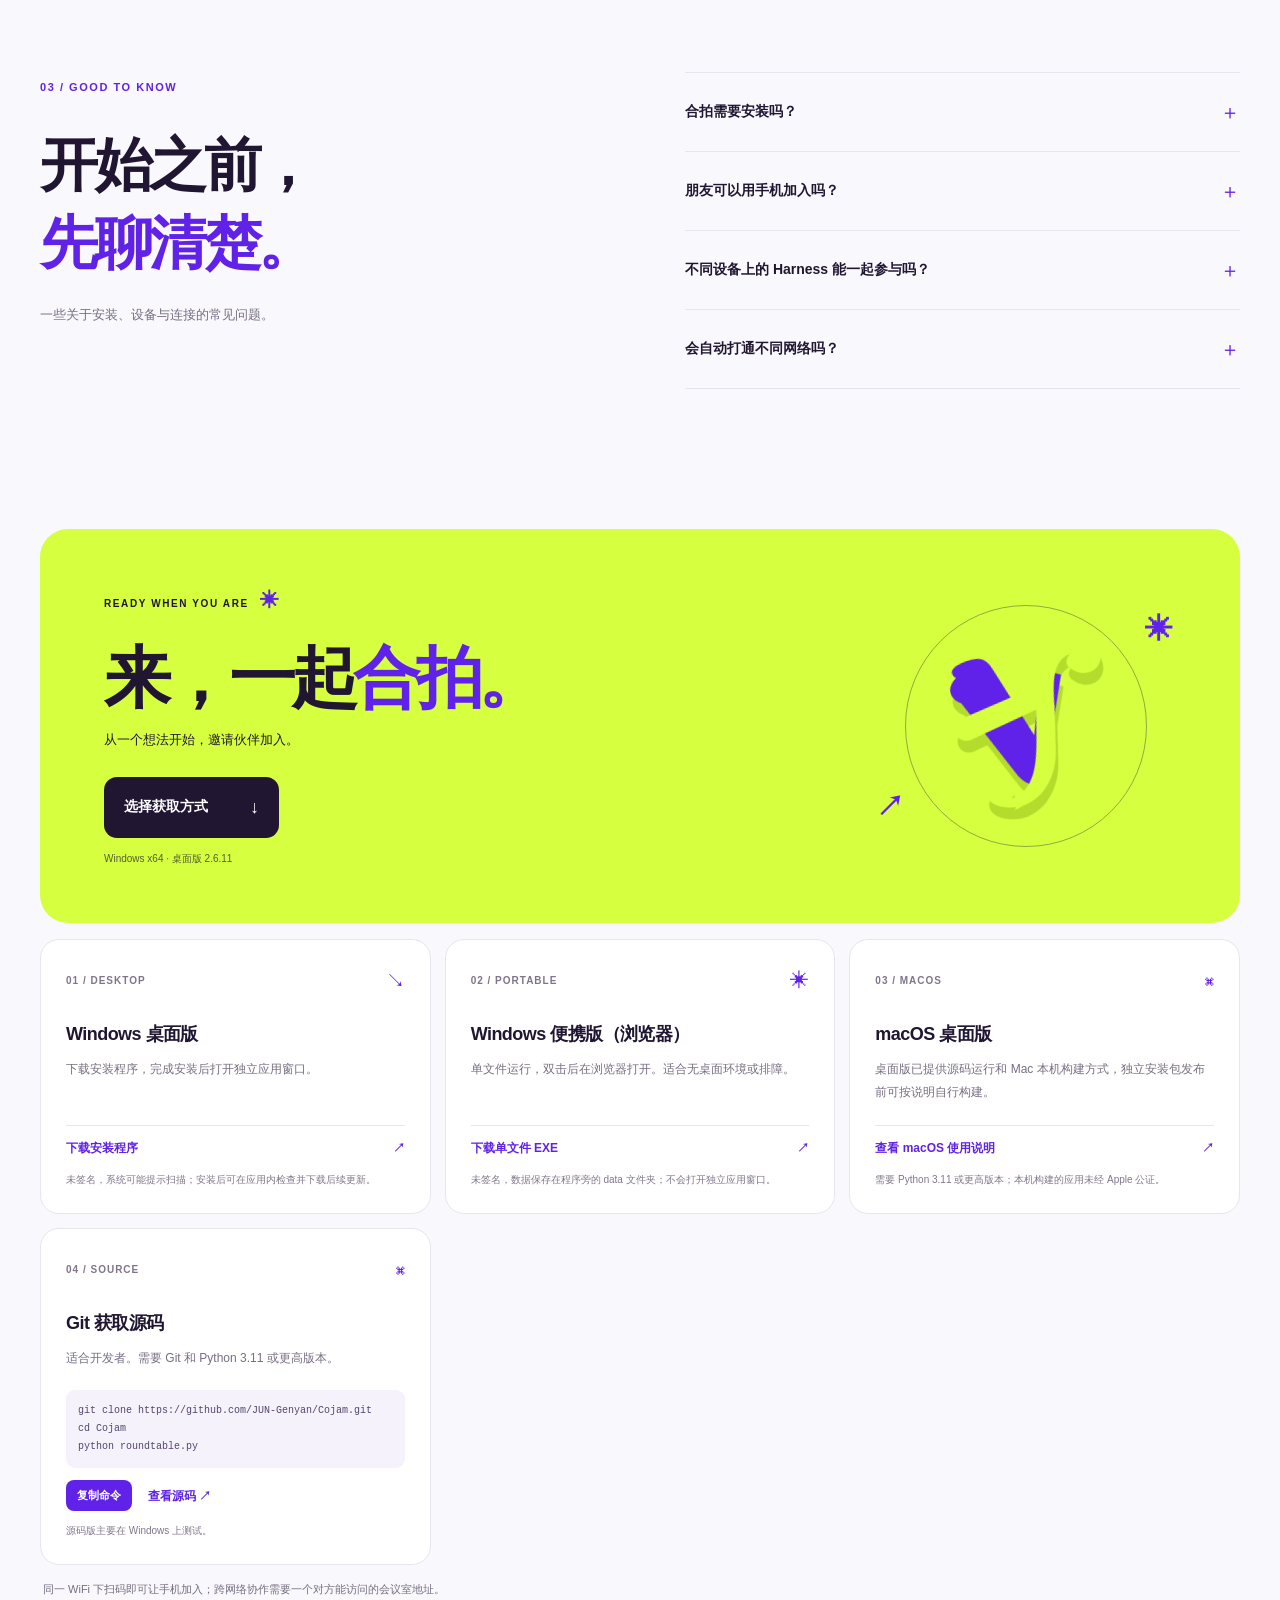
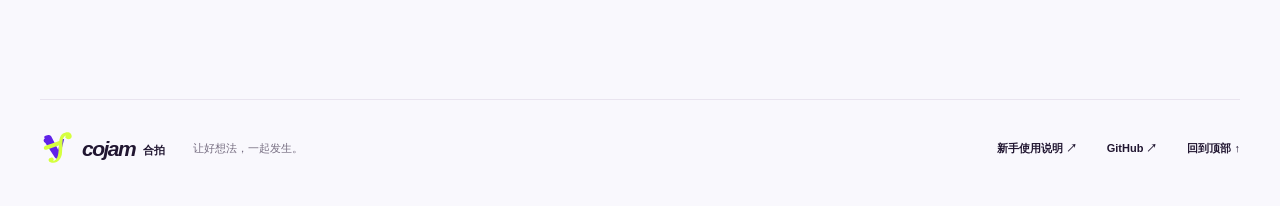
==== commit 79fbfab7: "Release Cojam 2.6.11 agent model settings improvements" ====
--- a/website/index.html
+++ b/website/index.html
@@ -15,9 +15,9 @@
 <section class="intro wrap" id="how"><div class="section-top"><span class="kicker">01 / HOW IT WORKS</span><p>合作，不必挤在<br>同一台电脑前。</p></div><div class="intro-grid"><h2>各自擅长的，<br>在这里<span>汇合。</span></h2><div class="intro-text"><p>一个会话，可以有你、朋友，还有不同设备上的 AI Harness。邀请成员加入，围绕同一个目标交流。</p><p>从讨论到互相 @，每个会话都有自己的成员和权限。想法不必在不同窗口之间反复搬运。</p><a href="#download" class="under-link">开启第一场会话 <span>↗</span></a></div></div><div class="steps"><article><span class="step-no">01</span><div class="step-icon">↗</div><h3>建一个会话</h3><p>按项目组织讨论，为这次协作写下共同目标。</p></article><article><span class="step-no">02</span><div class="step-icon">✳</div><h3>邀请成员</h3><p>添加朋友或 Harness，选择会话成员并设置权限。</p></article><article><span class="step-no">03</span><div class="step-icon">@</div><h3>一起推进</h3><p>发消息、互相 @，让想法在对话中继续生长。</p></article></div></section>
 <section class="product" id="features"><div class="wrap product-inner"><div class="product-heading"><div><span class="kicker light">02 / THE WORKSPACE</span><h2>一场会话，<br>把大家连起来<span>.</span></h2></div><p>左边找到伙伴和项目，右边专注当下的对话。重要的目标、成员与权限，都在合适的位置。</p></div><div class="product-frame"><div class="frame-bar"><span><i></i><i></i><i></i></span><span>合拍 · 会话空间</span><span>演示界面</span></div><img src="assets/workspace.png" alt="合拍演示界面：左侧项目与联系人，右侧多人和 AI 对话" loading="lazy"></div><div class="product-bottom"><div><span>✳</span><p><b>会话有边界</b><br>每场对话单独选择成员、配置权限。</p></div><div><span>↗</span><p><b>设备可以不同</b><br>同一 WiFi 扫码即连；也可通过可达地址接入其他设备。</p></div><div><span>@</span><p><b>对话可以接力</b><br>自动连接的成员可以接收任务并回复。</p></div></div></div></section>
 <section class="faq wrap" id="faq"><div class="faq-header"><span class="kicker">03 / GOOD TO KNOW</span><h2>开始之前，<br><span>先聊清楚。</span></h2><p>一些关于安装、设备与连接的常见问题。</p></div><div class="faq-list"><details><summary>合拍需要安装吗？<span>＋</span></summary><p>在 Windows 电脑上下载安装程序，安装完成后即可打开独立应用窗口。电脑上无需额外安装 Python；要调用本机 AI 程序，仍需先安装并登录对应工具。</p></details><details><summary>朋友可以用手机加入吗？<span>＋</span></summary><p>可以。手机和电脑在同一 WiFi 时，在「添加联系人 → 其他用户」里生成邀请二维码，手机扫码即可加入，无需安装。不在同一网络时，手机需要能访问到填写的会议室地址。</p></details><details><summary>不同设备上的 Harness 能一起参与吗？<span>＋</span></summary><p>可以通过成员连接端把其他设备上的 Harness 接入同一会话。连接端需要可访问的服务地址；Mac 上的便携连接端目前需要 Python 3.11 和 Tk。</p></details><details><summary>会自动打通不同网络吗？<span>＋</span></summary><p>同一 WiFi 下会自动使用本机局域网地址，扫码即连，不需要任何配置。跨网络目前仍需一个对方能访问的地址，例如现有的 Tailscale 网络或合适的 HTTPS 代理；内置公网中继还在开发中。</p></details></div></section>
-<section class="download wrap" id="download"><div class="download-card"><div class="download-copy"><div class="download-label">READY WHEN YOU ARE <span>✳</span></div><h2>来，一起<span>合拍。</span></h2><p>从一个想法开始，邀请伙伴加入。</p><a class="button dark" href="#download-options">选择获取方式 <span>↓</span></a><div class="download-note">Windows x64 · 桌面版 2.6.10</div></div><div class="download-mark" aria-hidden="true"><img src="assets/logo.svg" alt=""><span class="mark-spark one">✳</span><span class="mark-spark two">↗</span></div></div><div class="download-options" id="download-options" aria-label="获取合拍的方式">
-<article class="download-option"><div class="option-top"><span class="option-number">01 / DESKTOP</span><span class="option-mark">↘</span></div><h3>Windows 桌面版</h3><p>下载安装程序，完成安装后打开独立应用窗口。</p><a class="option-action" href="downloads/Cojam-Setup-2.6.10.exe" download>下载安装程序 <span>↗</span></a><small>未签名，系统可能提示扫描；安装后可在应用内检查并下载后续更新。</small></article>
-<article class="download-option"><div class="option-top"><span class="option-number">02 / PORTABLE</span><span class="option-mark">✳</span></div><h3>Windows 便携版（浏览器）</h3><p>单文件运行，双击后在浏览器打开。适合无桌面环境或排障。</p><a class="option-action" href="downloads/Cojam-Portable-2.6.10.exe" download>下载单文件 EXE <span>↗</span></a><small>未签名，数据保存在程序旁的 data 文件夹；不会打开独立应用窗口。</small></article>
+<section class="download wrap" id="download"><div class="download-card"><div class="download-copy"><div class="download-label">READY WHEN YOU ARE <span>✳</span></div><h2>来，一起<span>合拍。</span></h2><p>从一个想法开始，邀请伙伴加入。</p><a class="button dark" href="#download-options">选择获取方式 <span>↓</span></a><div class="download-note">Windows x64 · 桌面版 2.6.11</div></div><div class="download-mark" aria-hidden="true"><img src="assets/logo.svg" alt=""><span class="mark-spark one">✳</span><span class="mark-spark two">↗</span></div></div><div class="download-options" id="download-options" aria-label="获取合拍的方式">
+<article class="download-option"><div class="option-top"><span class="option-number">01 / DESKTOP</span><span class="option-mark">↘</span></div><h3>Windows 桌面版</h3><p>下载安装程序，完成安装后打开独立应用窗口。</p><a class="option-action" href="downloads/Cojam-Setup-2.6.11.exe" download>下载安装程序 <span>↗</span></a><small>未签名，系统可能提示扫描；安装后可在应用内检查并下载后续更新。</small></article>
+<article class="download-option"><div class="option-top"><span class="option-number">02 / PORTABLE</span><span class="option-mark">✳</span></div><h3>Windows 便携版（浏览器）</h3><p>单文件运行，双击后在浏览器打开。适合无桌面环境或排障。</p><a class="option-action" href="downloads/Cojam-Portable-2.6.11.exe" download>下载单文件 EXE <span>↗</span></a><small>未签名，数据保存在程序旁的 data 文件夹；不会打开独立应用窗口。</small></article>
 <article class="download-option"><div class="option-top"><span class="option-number">03 / MACOS</span><span class="option-mark">⌘</span></div><h3>macOS 桌面版</h3><p>桌面版已提供源码运行和 Mac 本机构建方式，独立安装包发布前可按说明自行构建。</p><a class="option-action" href="https://github.com/JUN-Genyan/Cojam/blob/main/docs/MACOS.md">查看 macOS 使用说明 <span>↗</span></a><small>需要 Python 3.11 或更高版本；本机构建的应用未经 Apple 公证。</small></article>
 <article class="download-option code-option"><div class="option-top"><span class="option-number">04 / SOURCE</span><span class="option-mark">⌘</span></div><h3>Git 获取源码</h3><p>适合开发者。需要 Git 和 Python 3.11 或更高版本。</p><pre id="git-command">git clone https://github.com/JUN-Genyan/Cojam.git
 cd Cojam
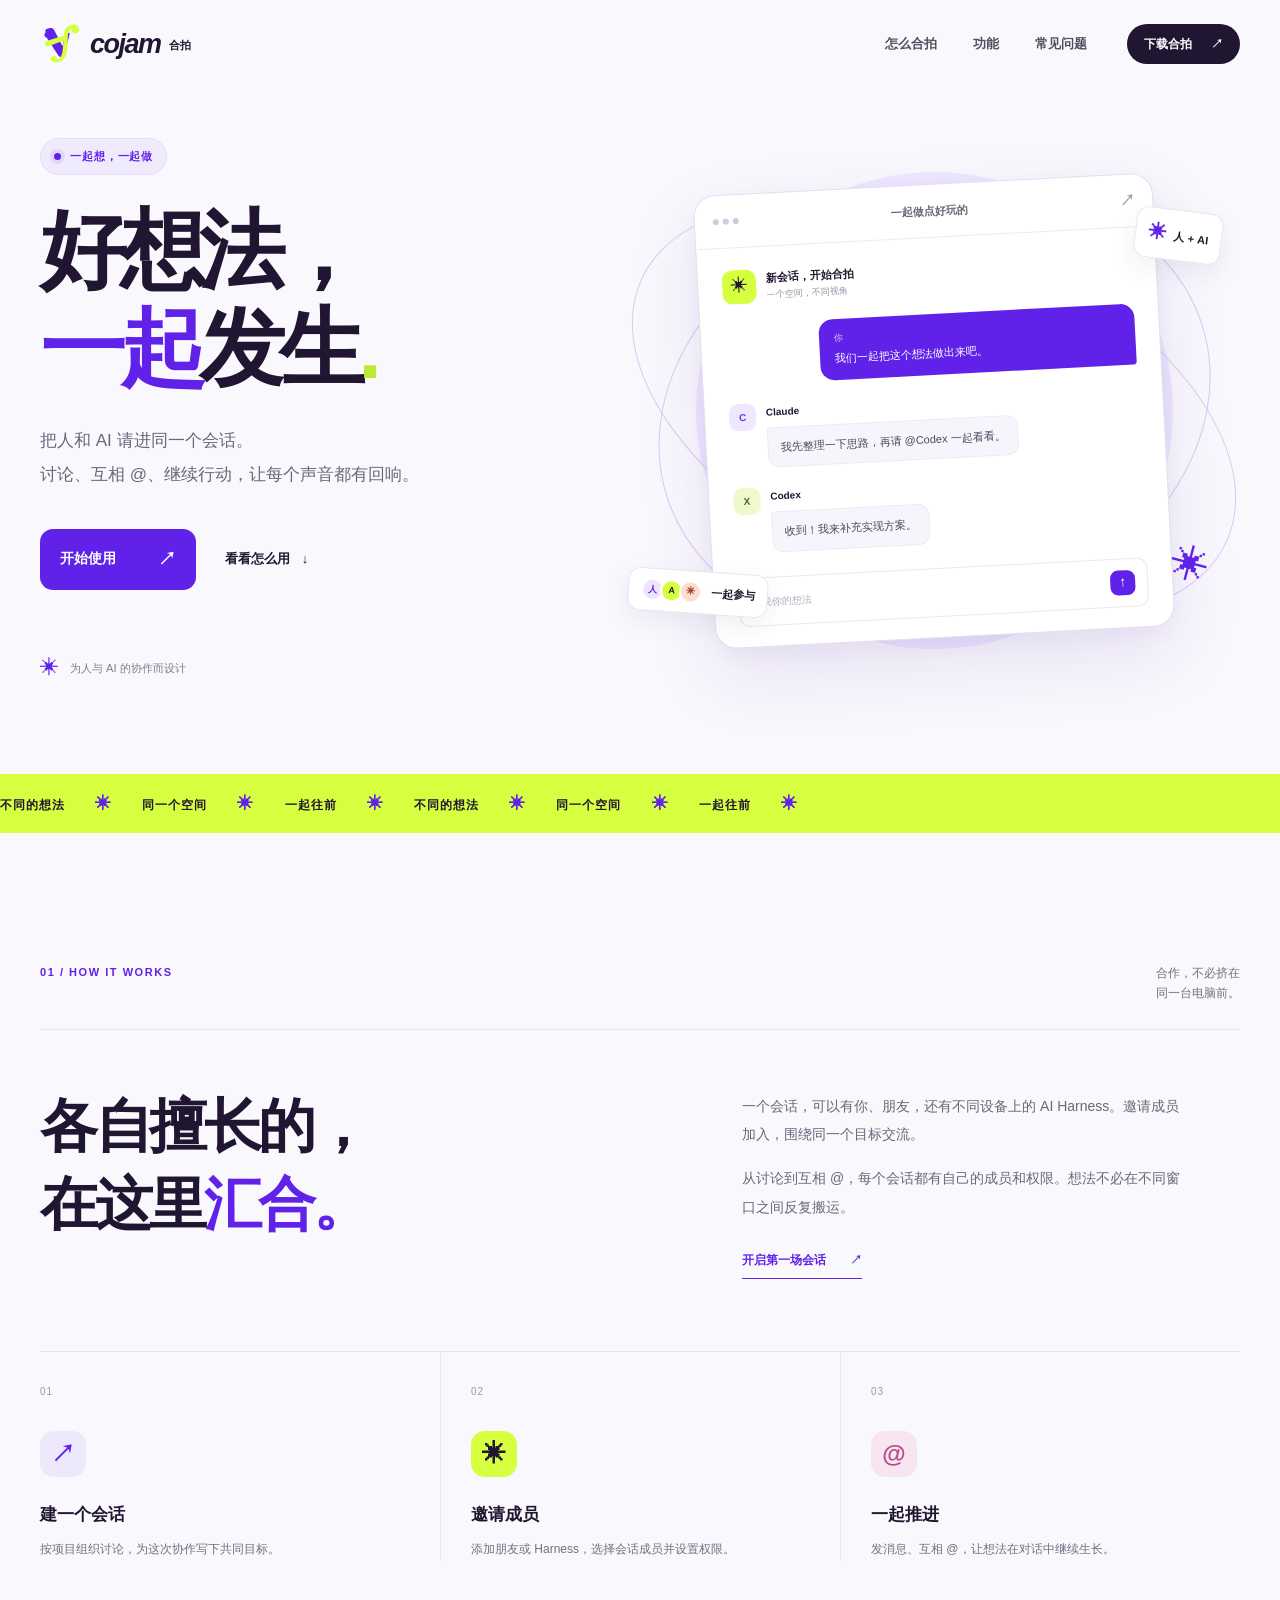
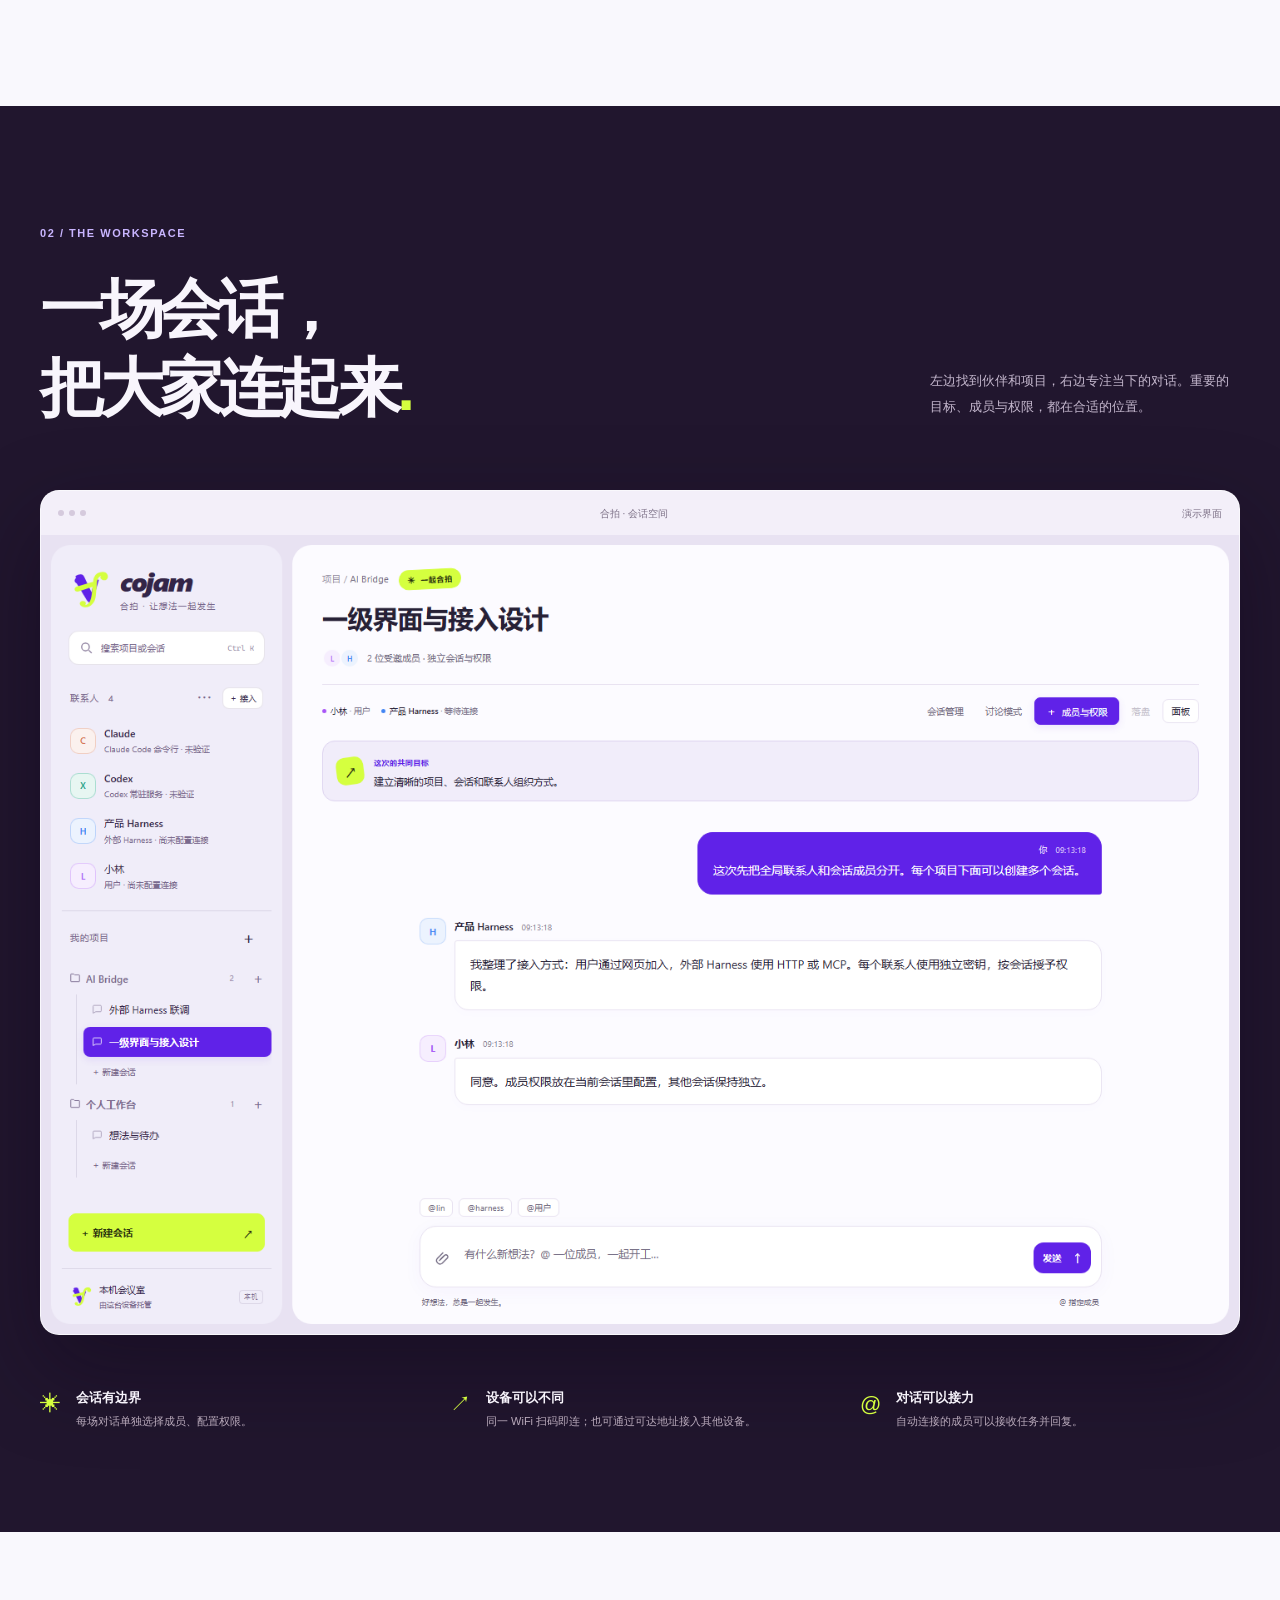
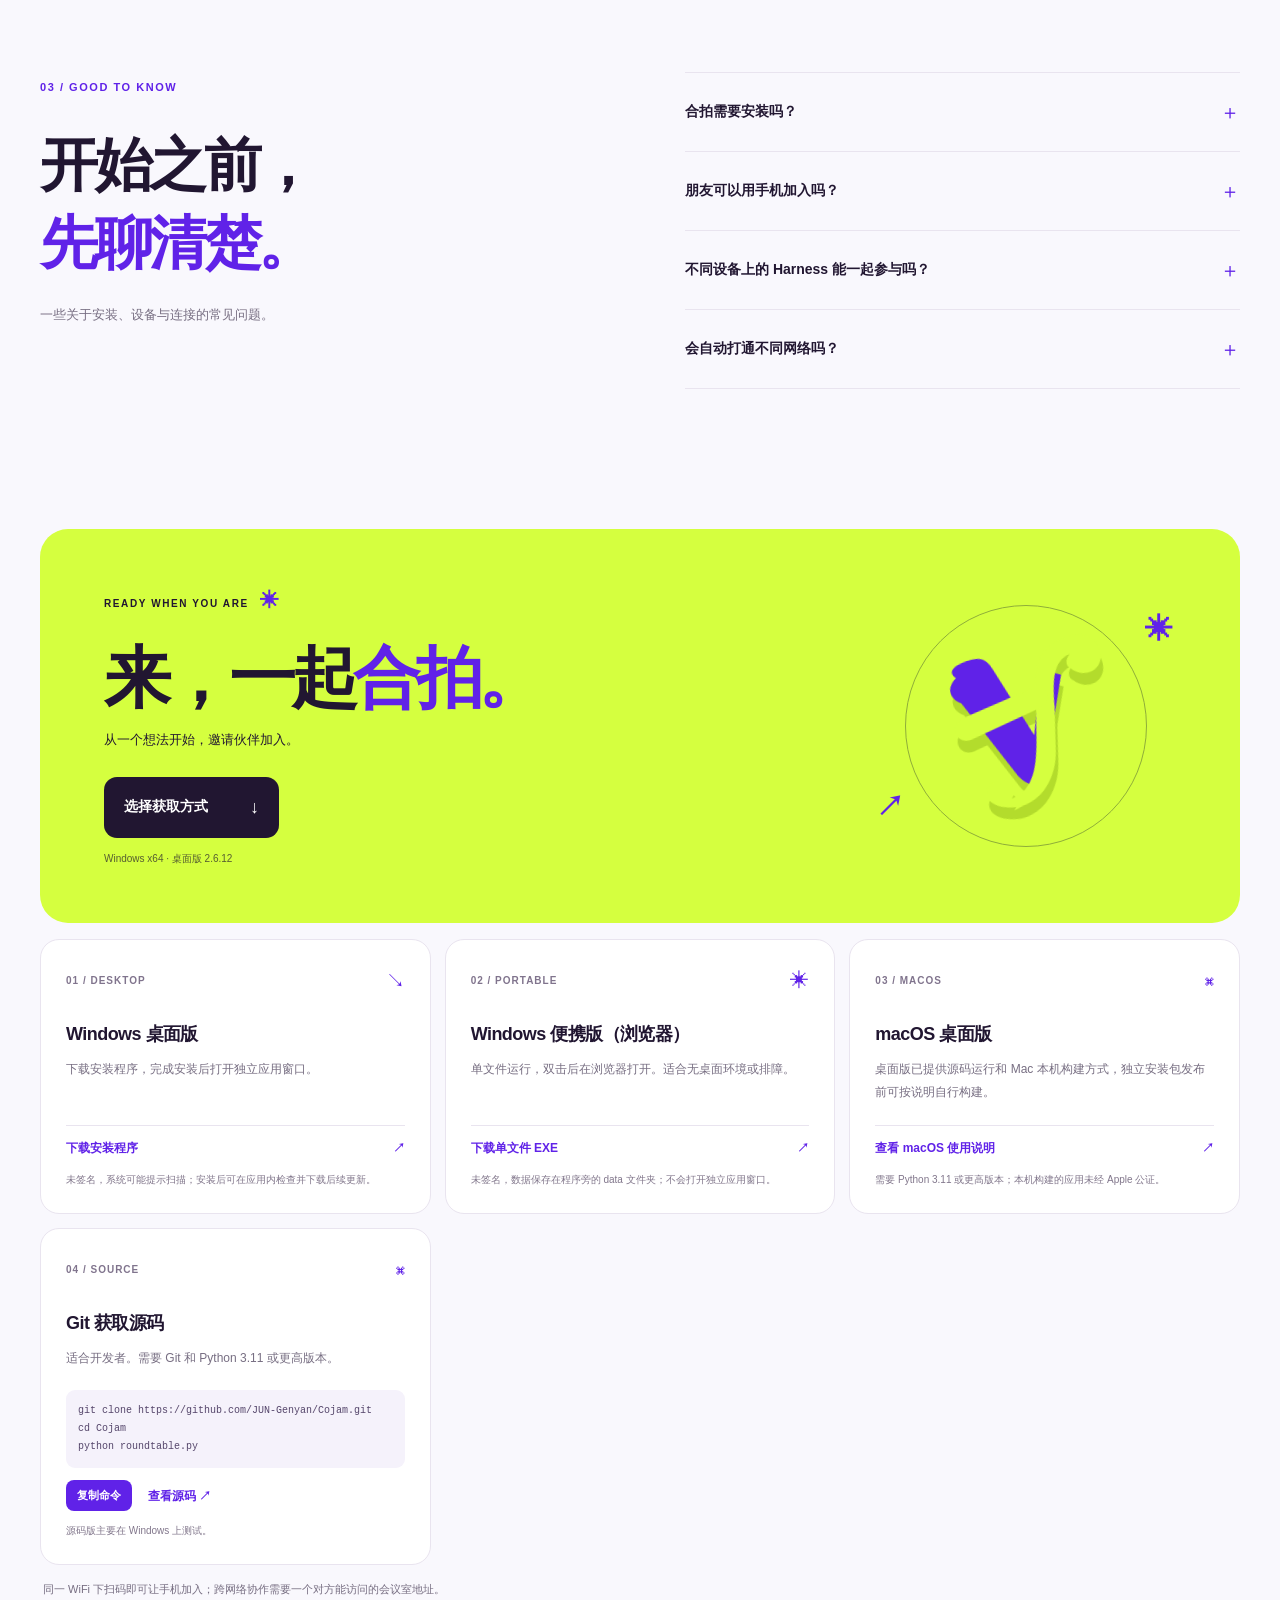
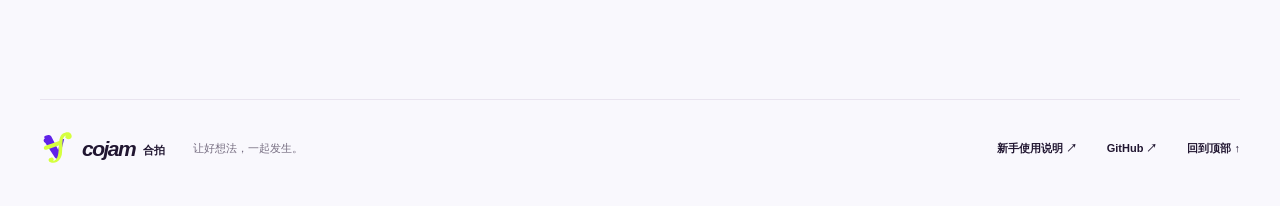
==== commit b5c10dd5: "release: prepare Cojam 2.6.12" ====
--- a/website/index.html
+++ b/website/index.html
@@ -15,9 +15,9 @@
 <section class="intro wrap" id="how"><div class="section-top"><span class="kicker">01 / HOW IT WORKS</span><p>合作，不必挤在<br>同一台电脑前。</p></div><div class="intro-grid"><h2>各自擅长的，<br>在这里<span>汇合。</span></h2><div class="intro-text"><p>一个会话，可以有你、朋友，还有不同设备上的 AI Harness。邀请成员加入，围绕同一个目标交流。</p><p>从讨论到互相 @，每个会话都有自己的成员和权限。想法不必在不同窗口之间反复搬运。</p><a href="#download" class="under-link">开启第一场会话 <span>↗</span></a></div></div><div class="steps"><article><span class="step-no">01</span><div class="step-icon">↗</div><h3>建一个会话</h3><p>按项目组织讨论，为这次协作写下共同目标。</p></article><article><span class="step-no">02</span><div class="step-icon">✳</div><h3>邀请成员</h3><p>添加朋友或 Harness，选择会话成员并设置权限。</p></article><article><span class="step-no">03</span><div class="step-icon">@</div><h3>一起推进</h3><p>发消息、互相 @，让想法在对话中继续生长。</p></article></div></section>
 <section class="product" id="features"><div class="wrap product-inner"><div class="product-heading"><div><span class="kicker light">02 / THE WORKSPACE</span><h2>一场会话，<br>把大家连起来<span>.</span></h2></div><p>左边找到伙伴和项目，右边专注当下的对话。重要的目标、成员与权限，都在合适的位置。</p></div><div class="product-frame"><div class="frame-bar"><span><i></i><i></i><i></i></span><span>合拍 · 会话空间</span><span>演示界面</span></div><img src="assets/workspace.png" alt="合拍演示界面：左侧项目与联系人，右侧多人和 AI 对话" loading="lazy"></div><div class="product-bottom"><div><span>✳</span><p><b>会话有边界</b><br>每场对话单独选择成员、配置权限。</p></div><div><span>↗</span><p><b>设备可以不同</b><br>同一 WiFi 扫码即连；也可通过可达地址接入其他设备。</p></div><div><span>@</span><p><b>对话可以接力</b><br>自动连接的成员可以接收任务并回复。</p></div></div></div></section>
 <section class="faq wrap" id="faq"><div class="faq-header"><span class="kicker">03 / GOOD TO KNOW</span><h2>开始之前，<br><span>先聊清楚。</span></h2><p>一些关于安装、设备与连接的常见问题。</p></div><div class="faq-list"><details><summary>合拍需要安装吗？<span>＋</span></summary><p>在 Windows 电脑上下载安装程序，安装完成后即可打开独立应用窗口。电脑上无需额外安装 Python；要调用本机 AI 程序，仍需先安装并登录对应工具。</p></details><details><summary>朋友可以用手机加入吗？<span>＋</span></summary><p>可以。手机和电脑在同一 WiFi 时，在「添加联系人 → 其他用户」里生成邀请二维码，手机扫码即可加入，无需安装。不在同一网络时，手机需要能访问到填写的会议室地址。</p></details><details><summary>不同设备上的 Harness 能一起参与吗？<span>＋</span></summary><p>可以通过成员连接端把其他设备上的 Harness 接入同一会话。连接端需要可访问的服务地址；Mac 上的便携连接端目前需要 Python 3.11 和 Tk。</p></details><details><summary>会自动打通不同网络吗？<span>＋</span></summary><p>同一 WiFi 下会自动使用本机局域网地址，扫码即连，不需要任何配置。跨网络目前仍需一个对方能访问的地址，例如现有的 Tailscale 网络或合适的 HTTPS 代理；内置公网中继还在开发中。</p></details></div></section>
-<section class="download wrap" id="download"><div class="download-card"><div class="download-copy"><div class="download-label">READY WHEN YOU ARE <span>✳</span></div><h2>来，一起<span>合拍。</span></h2><p>从一个想法开始，邀请伙伴加入。</p><a class="button dark" href="#download-options">选择获取方式 <span>↓</span></a><div class="download-note">Windows x64 · 桌面版 2.6.11</div></div><div class="download-mark" aria-hidden="true"><img src="assets/logo.svg" alt=""><span class="mark-spark one">✳</span><span class="mark-spark two">↗</span></div></div><div class="download-options" id="download-options" aria-label="获取合拍的方式">
-<article class="download-option"><div class="option-top"><span class="option-number">01 / DESKTOP</span><span class="option-mark">↘</span></div><h3>Windows 桌面版</h3><p>下载安装程序，完成安装后打开独立应用窗口。</p><a class="option-action" href="downloads/Cojam-Setup-2.6.11.exe" download>下载安装程序 <span>↗</span></a><small>未签名，系统可能提示扫描；安装后可在应用内检查并下载后续更新。</small></article>
-<article class="download-option"><div class="option-top"><span class="option-number">02 / PORTABLE</span><span class="option-mark">✳</span></div><h3>Windows 便携版（浏览器）</h3><p>单文件运行，双击后在浏览器打开。适合无桌面环境或排障。</p><a class="option-action" href="downloads/Cojam-Portable-2.6.11.exe" download>下载单文件 EXE <span>↗</span></a><small>未签名，数据保存在程序旁的 data 文件夹；不会打开独立应用窗口。</small></article>
+<section class="download wrap" id="download"><div class="download-card"><div class="download-copy"><div class="download-label">READY WHEN YOU ARE <span>✳</span></div><h2>来，一起<span>合拍。</span></h2><p>从一个想法开始，邀请伙伴加入。</p><a class="button dark" href="#download-options">选择获取方式 <span>↓</span></a><div class="download-note">Windows x64 · 桌面版 2.6.12</div></div><div class="download-mark" aria-hidden="true"><img src="assets/logo.svg" alt=""><span class="mark-spark one">✳</span><span class="mark-spark two">↗</span></div></div><div class="download-options" id="download-options" aria-label="获取合拍的方式">
+<article class="download-option"><div class="option-top"><span class="option-number">01 / DESKTOP</span><span class="option-mark">↘</span></div><h3>Windows 桌面版</h3><p>下载安装程序，完成安装后打开独立应用窗口。</p><a class="option-action" href="downloads/Cojam-Setup-2.6.12.exe" download>下载安装程序 <span>↗</span></a><small>未签名，系统可能提示扫描；安装后可在应用内检查并下载后续更新。</small></article>
+<article class="download-option"><div class="option-top"><span class="option-number">02 / PORTABLE</span><span class="option-mark">✳</span></div><h3>Windows 便携版（浏览器）</h3><p>单文件运行，双击后在浏览器打开。适合无桌面环境或排障。</p><a class="option-action" href="downloads/Cojam-Portable-2.6.12.exe" download>下载单文件 EXE <span>↗</span></a><small>未签名，数据保存在程序旁的 data 文件夹；不会打开独立应用窗口。</small></article>
 <article class="download-option"><div class="option-top"><span class="option-number">03 / MACOS</span><span class="option-mark">⌘</span></div><h3>macOS 桌面版</h3><p>桌面版已提供源码运行和 Mac 本机构建方式，独立安装包发布前可按说明自行构建。</p><a class="option-action" href="https://github.com/JUN-Genyan/Cojam/blob/main/docs/MACOS.md">查看 macOS 使用说明 <span>↗</span></a><small>需要 Python 3.11 或更高版本；本机构建的应用未经 Apple 公证。</small></article>
 <article class="download-option code-option"><div class="option-top"><span class="option-number">04 / SOURCE</span><span class="option-mark">⌘</span></div><h3>Git 获取源码</h3><p>适合开发者。需要 Git 和 Python 3.11 或更高版本。</p><pre id="git-command">git clone https://github.com/JUN-Genyan/Cojam.git
 cd Cojam
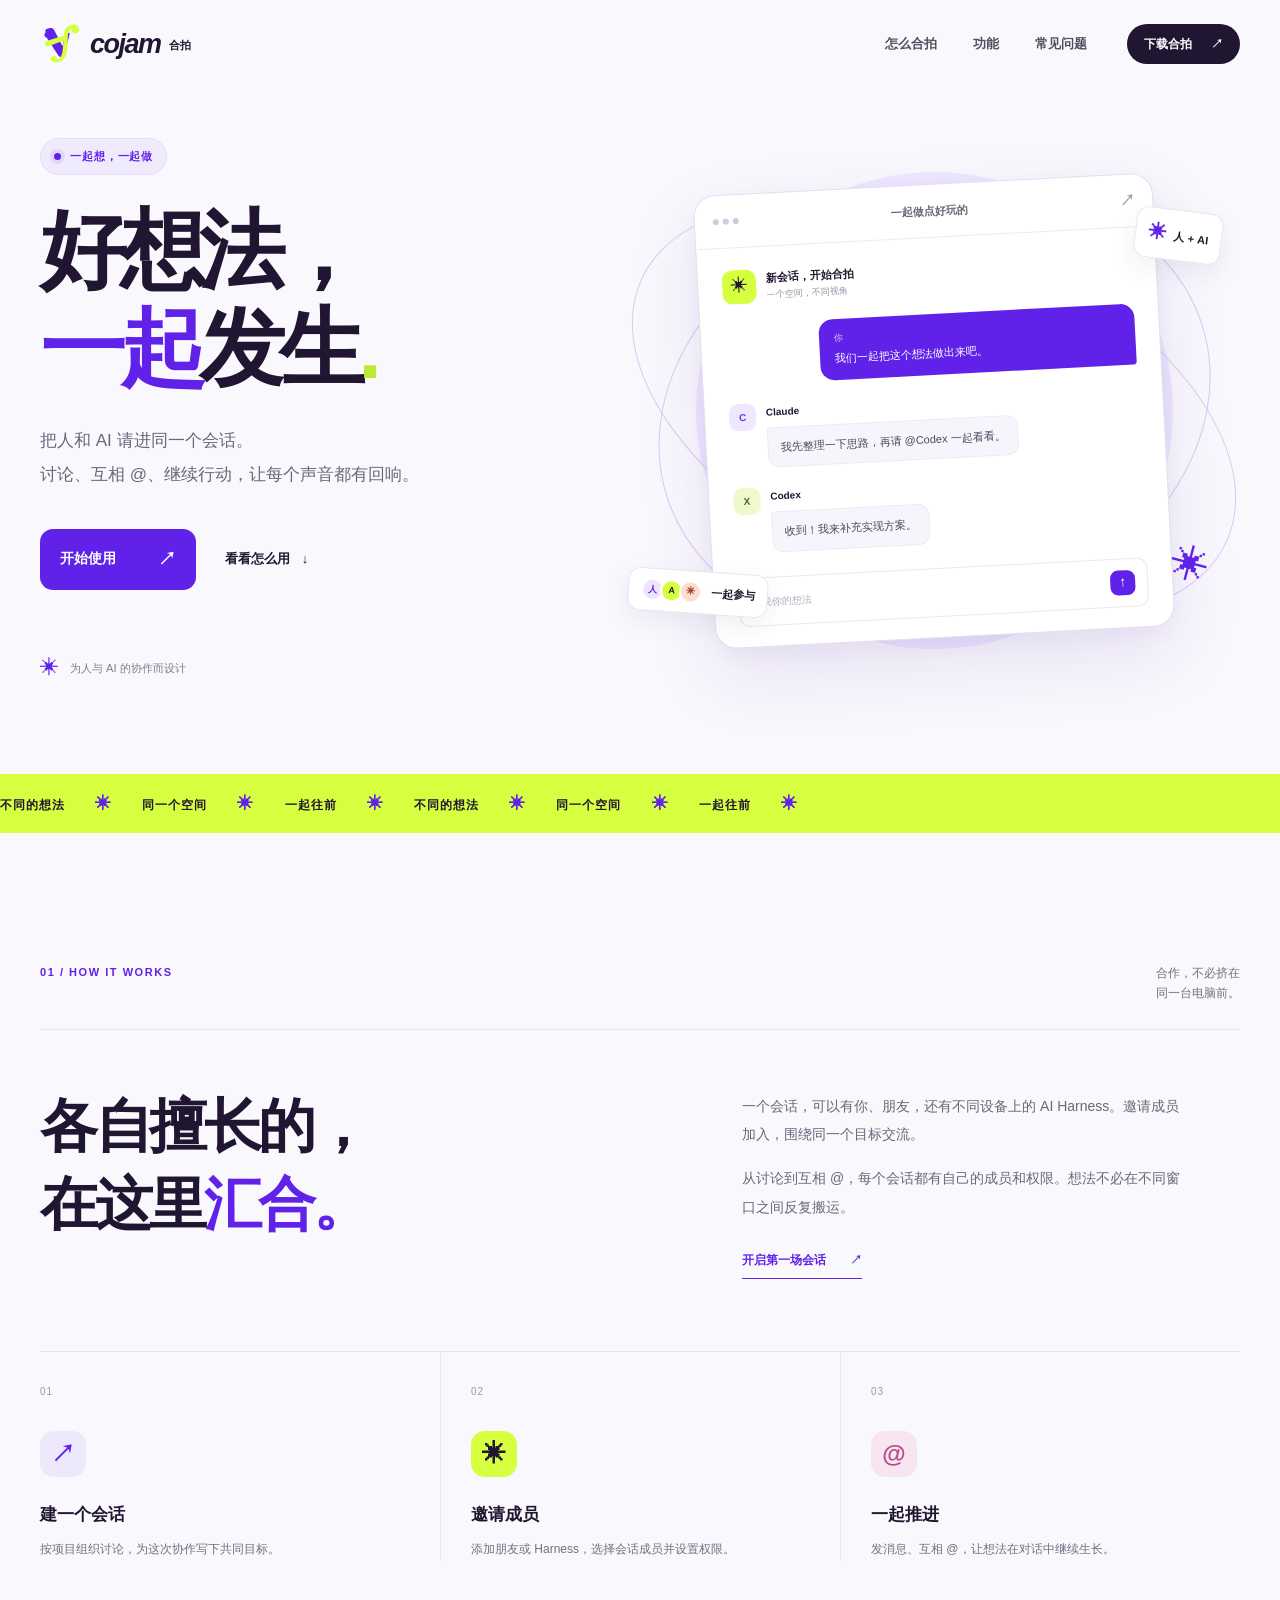
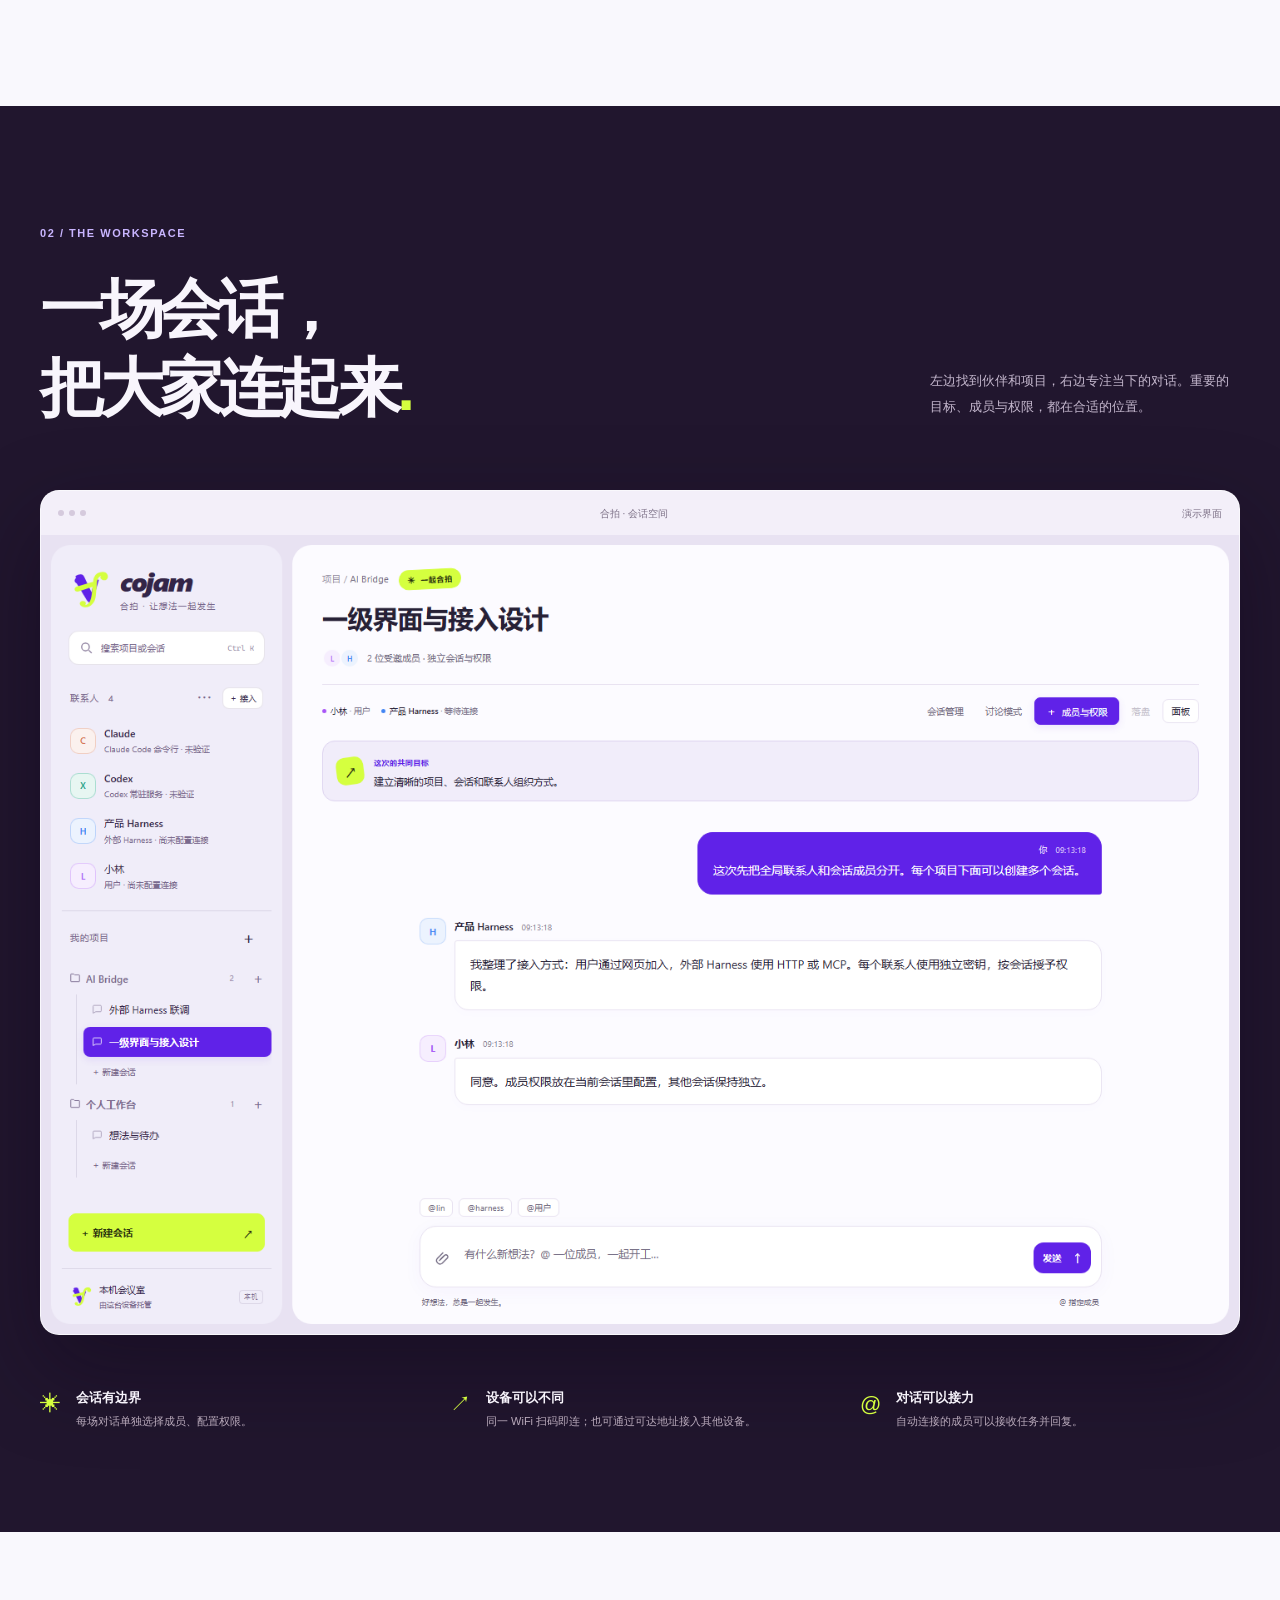
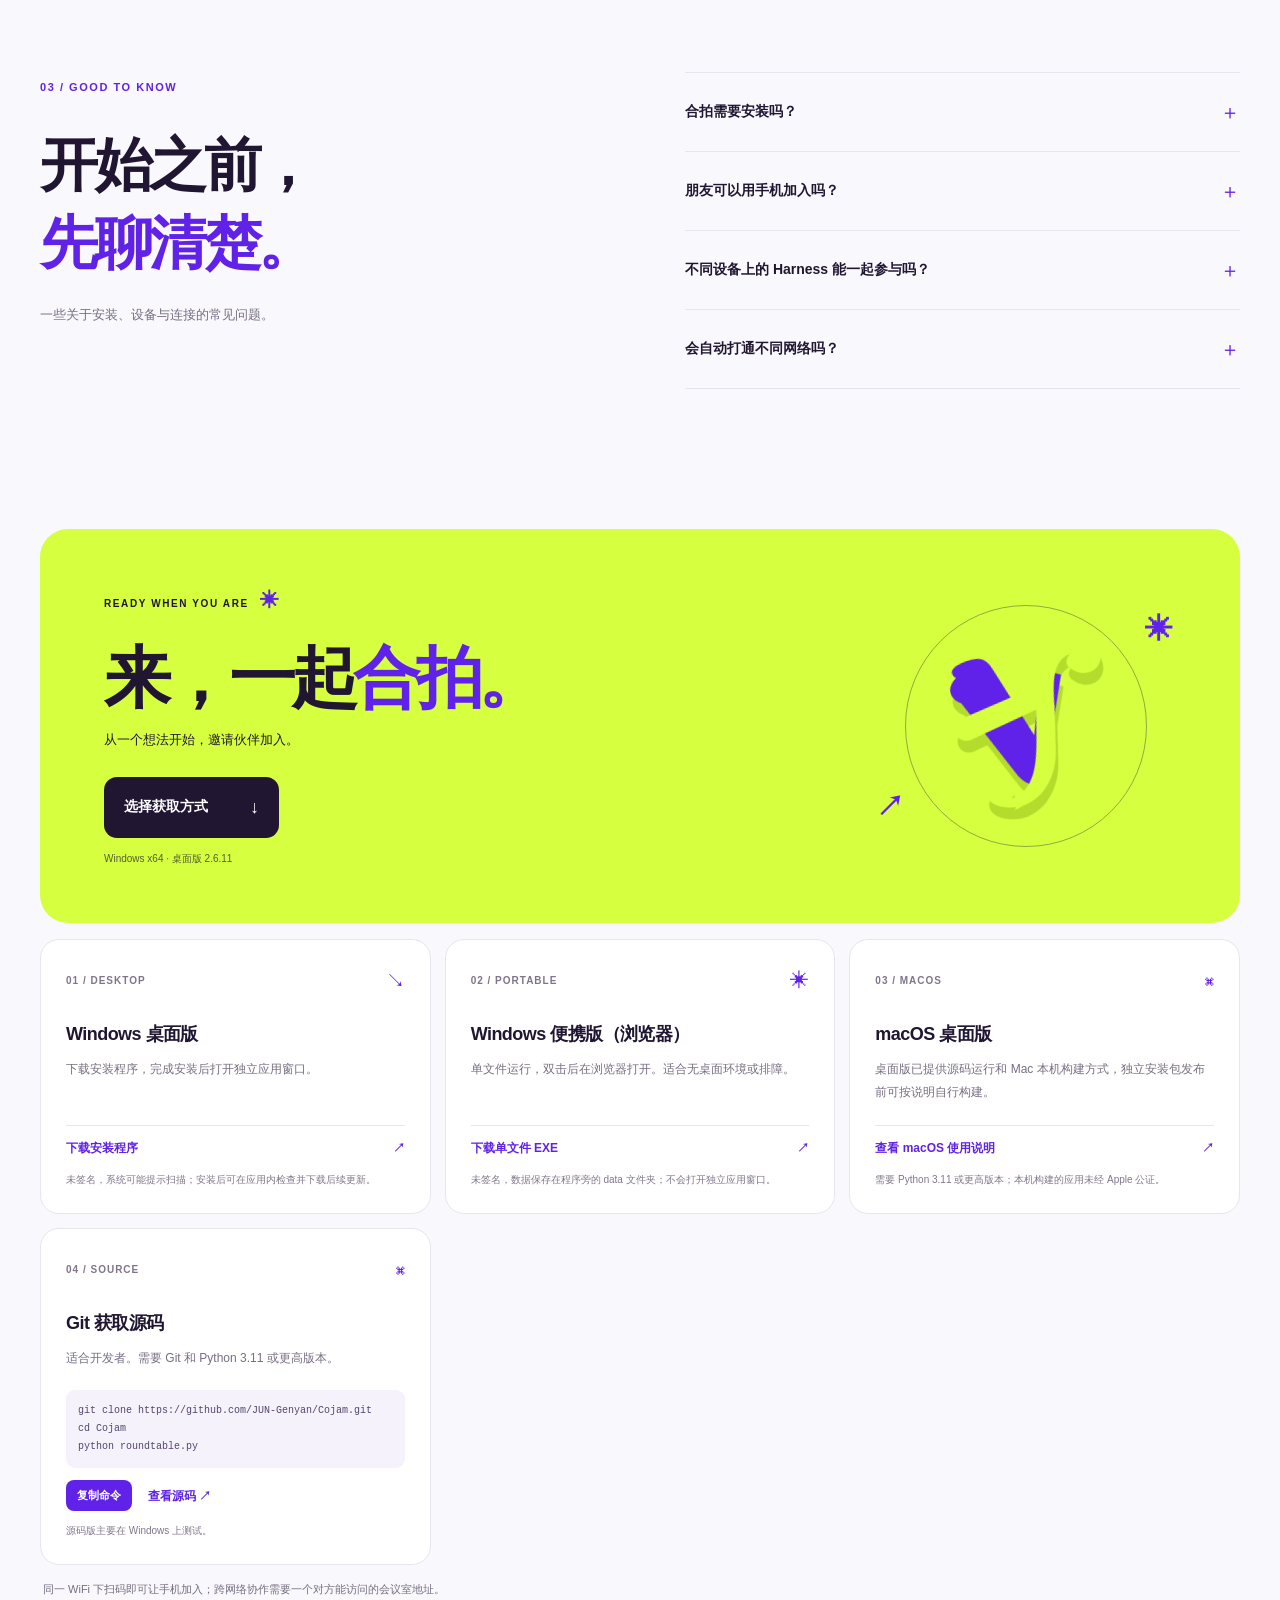
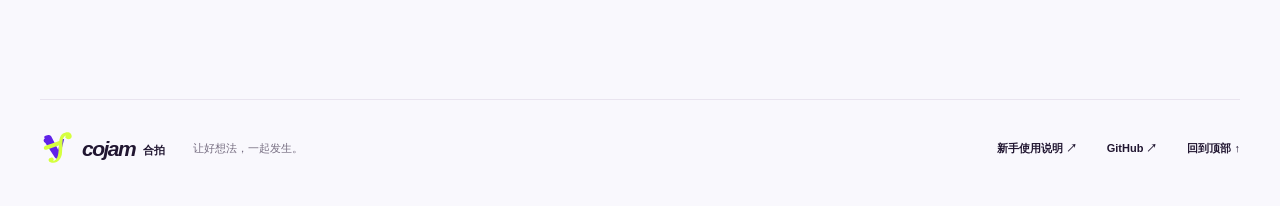
==== commit 6fae9bc6: "Merge origin/main into 2.7.0 release line" ====
--- a/website/index.html
+++ b/website/index.html
@@ -15,9 +15,9 @@
 <section class="intro wrap" id="how"><div class="section-top"><span class="kicker">01 / HOW IT WORKS</span><p>合作，不必挤在<br>同一台电脑前。</p></div><div class="intro-grid"><h2>各自擅长的，<br>在这里<span>汇合。</span></h2><div class="intro-text"><p>一个会话，可以有你、朋友，还有不同设备上的 AI Harness。邀请成员加入，围绕同一个目标交流。</p><p>从讨论到互相 @，每个会话都有自己的成员和权限。想法不必在不同窗口之间反复搬运。</p><a href="#download" class="under-link">开启第一场会话 <span>↗</span></a></div></div><div class="steps"><article><span class="step-no">01</span><div class="step-icon">↗</div><h3>建一个会话</h3><p>按项目组织讨论，为这次协作写下共同目标。</p></article><article><span class="step-no">02</span><div class="step-icon">✳</div><h3>邀请成员</h3><p>添加朋友或 Harness，选择会话成员并设置权限。</p></article><article><span class="step-no">03</span><div class="step-icon">@</div><h3>一起推进</h3><p>发消息、互相 @，让想法在对话中继续生长。</p></article></div></section>
 <section class="product" id="features"><div class="wrap product-inner"><div class="product-heading"><div><span class="kicker light">02 / THE WORKSPACE</span><h2>一场会话，<br>把大家连起来<span>.</span></h2></div><p>左边找到伙伴和项目，右边专注当下的对话。重要的目标、成员与权限，都在合适的位置。</p></div><div class="product-frame"><div class="frame-bar"><span><i></i><i></i><i></i></span><span>合拍 · 会话空间</span><span>演示界面</span></div><img src="assets/workspace.png" alt="合拍演示界面：左侧项目与联系人，右侧多人和 AI 对话" loading="lazy"></div><div class="product-bottom"><div><span>✳</span><p><b>会话有边界</b><br>每场对话单独选择成员、配置权限。</p></div><div><span>↗</span><p><b>设备可以不同</b><br>同一 WiFi 扫码即连；也可通过可达地址接入其他设备。</p></div><div><span>@</span><p><b>对话可以接力</b><br>自动连接的成员可以接收任务并回复。</p></div></div></div></section>
 <section class="faq wrap" id="faq"><div class="faq-header"><span class="kicker">03 / GOOD TO KNOW</span><h2>开始之前，<br><span>先聊清楚。</span></h2><p>一些关于安装、设备与连接的常见问题。</p></div><div class="faq-list"><details><summary>合拍需要安装吗？<span>＋</span></summary><p>在 Windows 电脑上下载安装程序，安装完成后即可打开独立应用窗口。电脑上无需额外安装 Python；要调用本机 AI 程序，仍需先安装并登录对应工具。</p></details><details><summary>朋友可以用手机加入吗？<span>＋</span></summary><p>可以。手机和电脑在同一 WiFi 时，在「添加联系人 → 其他用户」里生成邀请二维码，手机扫码即可加入，无需安装。不在同一网络时，手机需要能访问到填写的会议室地址。</p></details><details><summary>不同设备上的 Harness 能一起参与吗？<span>＋</span></summary><p>可以通过成员连接端把其他设备上的 Harness 接入同一会话。连接端需要可访问的服务地址；Mac 上的便携连接端目前需要 Python 3.11 和 Tk。</p></details><details><summary>会自动打通不同网络吗？<span>＋</span></summary><p>同一 WiFi 下会自动使用本机局域网地址，扫码即连，不需要任何配置。跨网络目前仍需一个对方能访问的地址，例如现有的 Tailscale 网络或合适的 HTTPS 代理；内置公网中继还在开发中。</p></details></div></section>
-<section class="download wrap" id="download"><div class="download-card"><div class="download-copy"><div class="download-label">READY WHEN YOU ARE <span>✳</span></div><h2>来，一起<span>合拍。</span></h2><p>从一个想法开始，邀请伙伴加入。</p><a class="button dark" href="#download-options">选择获取方式 <span>↓</span></a><div class="download-note">Windows x64 · 桌面版 2.6.12</div></div><div class="download-mark" aria-hidden="true"><img src="assets/logo.svg" alt=""><span class="mark-spark one">✳</span><span class="mark-spark two">↗</span></div></div><div class="download-options" id="download-options" aria-label="获取合拍的方式">
-<article class="download-option"><div class="option-top"><span class="option-number">01 / DESKTOP</span><span class="option-mark">↘</span></div><h3>Windows 桌面版</h3><p>下载安装程序，完成安装后打开独立应用窗口。</p><a class="option-action" href="downloads/Cojam-Setup-2.6.12.exe" download>下载安装程序 <span>↗</span></a><small>未签名，系统可能提示扫描；安装后可在应用内检查并下载后续更新。</small></article>
-<article class="download-option"><div class="option-top"><span class="option-number">02 / PORTABLE</span><span class="option-mark">✳</span></div><h3>Windows 便携版（浏览器）</h3><p>单文件运行，双击后在浏览器打开。适合无桌面环境或排障。</p><a class="option-action" href="downloads/Cojam-Portable-2.6.12.exe" download>下载单文件 EXE <span>↗</span></a><small>未签名，数据保存在程序旁的 data 文件夹；不会打开独立应用窗口。</small></article>
+<section class="download wrap" id="download"><div class="download-card"><div class="download-copy"><div class="download-label">READY WHEN YOU ARE <span>✳</span></div><h2>来，一起<span>合拍。</span></h2><p>从一个想法开始，邀请伙伴加入。</p><a class="button dark" href="#download-options">选择获取方式 <span>↓</span></a><div class="download-note">Windows x64 · 桌面版 2.6.11</div></div><div class="download-mark" aria-hidden="true"><img src="assets/logo.svg" alt=""><span class="mark-spark one">✳</span><span class="mark-spark two">↗</span></div></div><div class="download-options" id="download-options" aria-label="获取合拍的方式">
+<article class="download-option"><div class="option-top"><span class="option-number">01 / DESKTOP</span><span class="option-mark">↘</span></div><h3>Windows 桌面版</h3><p>下载安装程序，完成安装后打开独立应用窗口。</p><a class="option-action" href="downloads/Cojam-Setup-2.6.11.exe" download>下载安装程序 <span>↗</span></a><small>未签名，系统可能提示扫描；安装后可在应用内检查并下载后续更新。</small></article>
+<article class="download-option"><div class="option-top"><span class="option-number">02 / PORTABLE</span><span class="option-mark">✳</span></div><h3>Windows 便携版（浏览器）</h3><p>单文件运行，双击后在浏览器打开。适合无桌面环境或排障。</p><a class="option-action" href="downloads/Cojam-Portable-2.6.11.exe" download>下载单文件 EXE <span>↗</span></a><small>未签名，数据保存在程序旁的 data 文件夹；不会打开独立应用窗口。</small></article>
 <article class="download-option"><div class="option-top"><span class="option-number">03 / MACOS</span><span class="option-mark">⌘</span></div><h3>macOS 桌面版</h3><p>桌面版已提供源码运行和 Mac 本机构建方式，独立安装包发布前可按说明自行构建。</p><a class="option-action" href="https://github.com/JUN-Genyan/Cojam/blob/main/docs/MACOS.md">查看 macOS 使用说明 <span>↗</span></a><small>需要 Python 3.11 或更高版本；本机构建的应用未经 Apple 公证。</small></article>
 <article class="download-option code-option"><div class="option-top"><span class="option-number">04 / SOURCE</span><span class="option-mark">⌘</span></div><h3>Git 获取源码</h3><p>适合开发者。需要 Git 和 Python 3.11 或更高版本。</p><pre id="git-command">git clone https://github.com/JUN-Genyan/Cojam.git
 cd Cojam
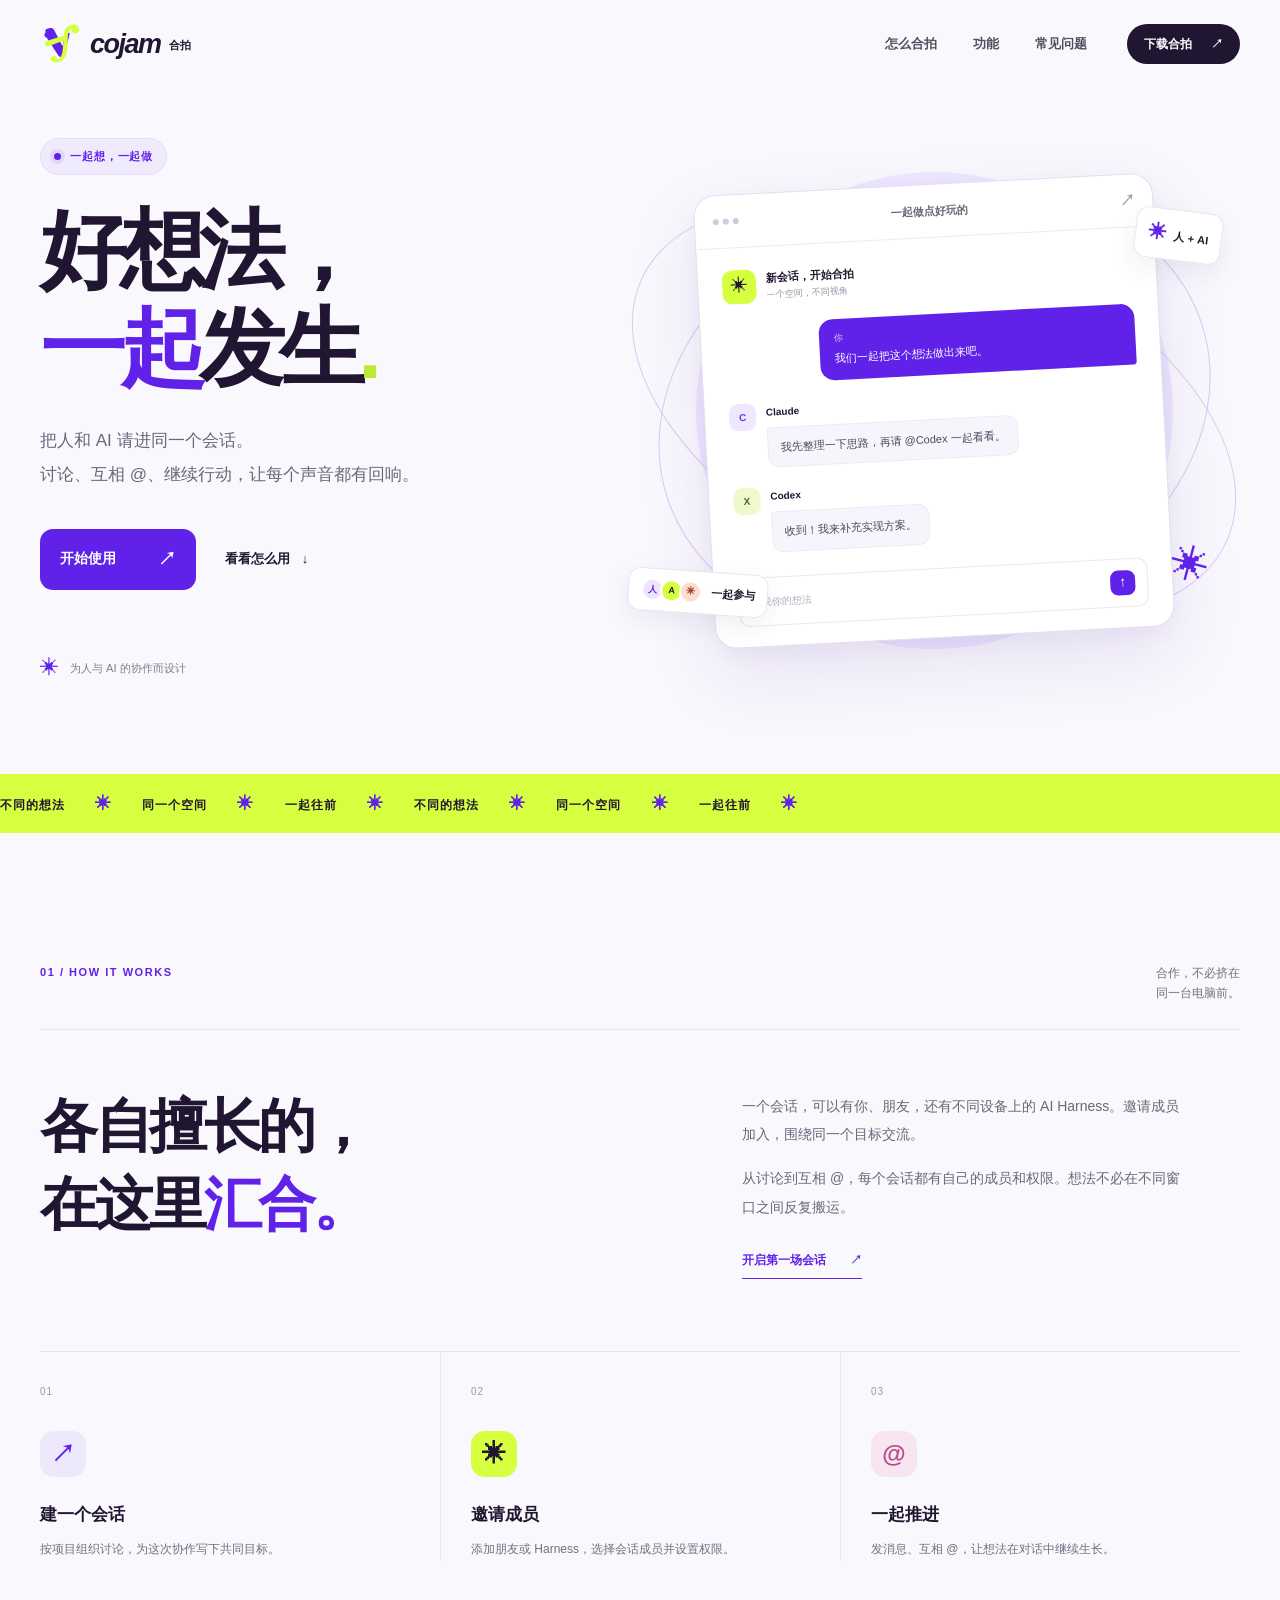
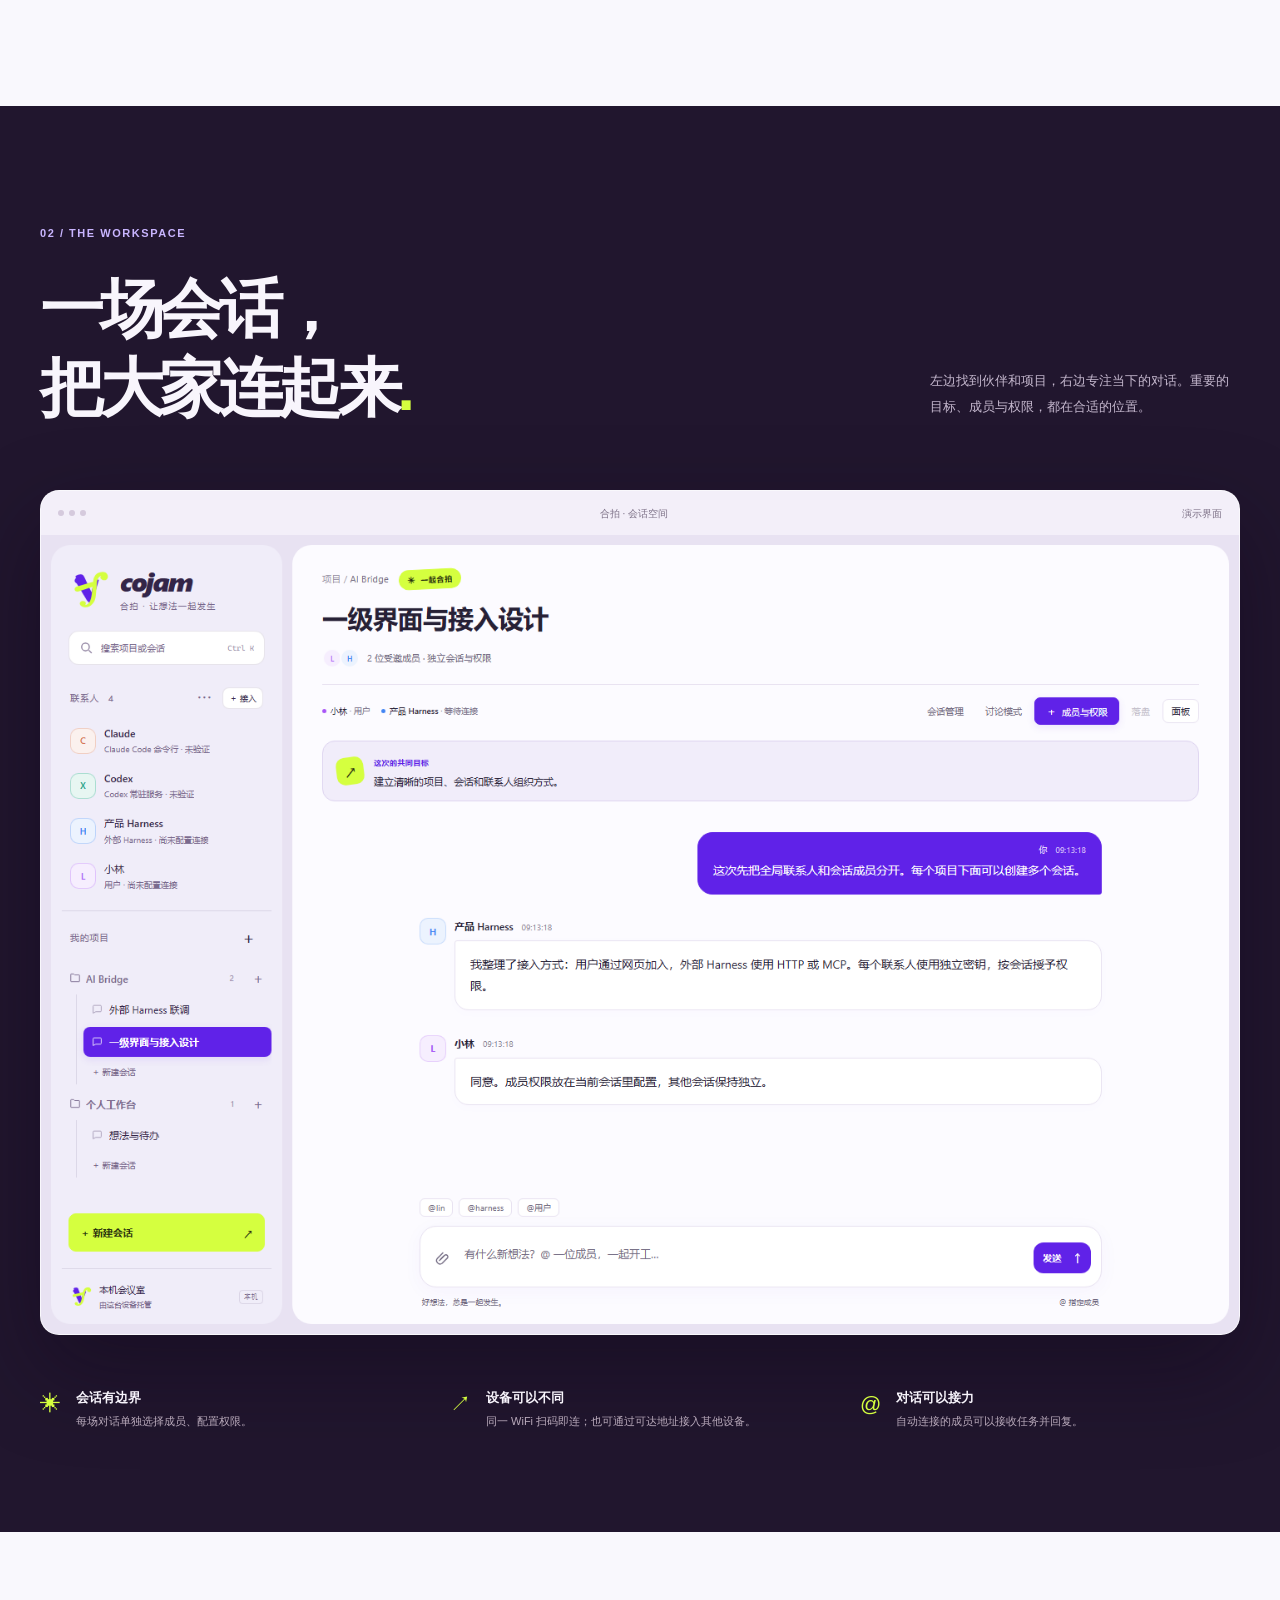
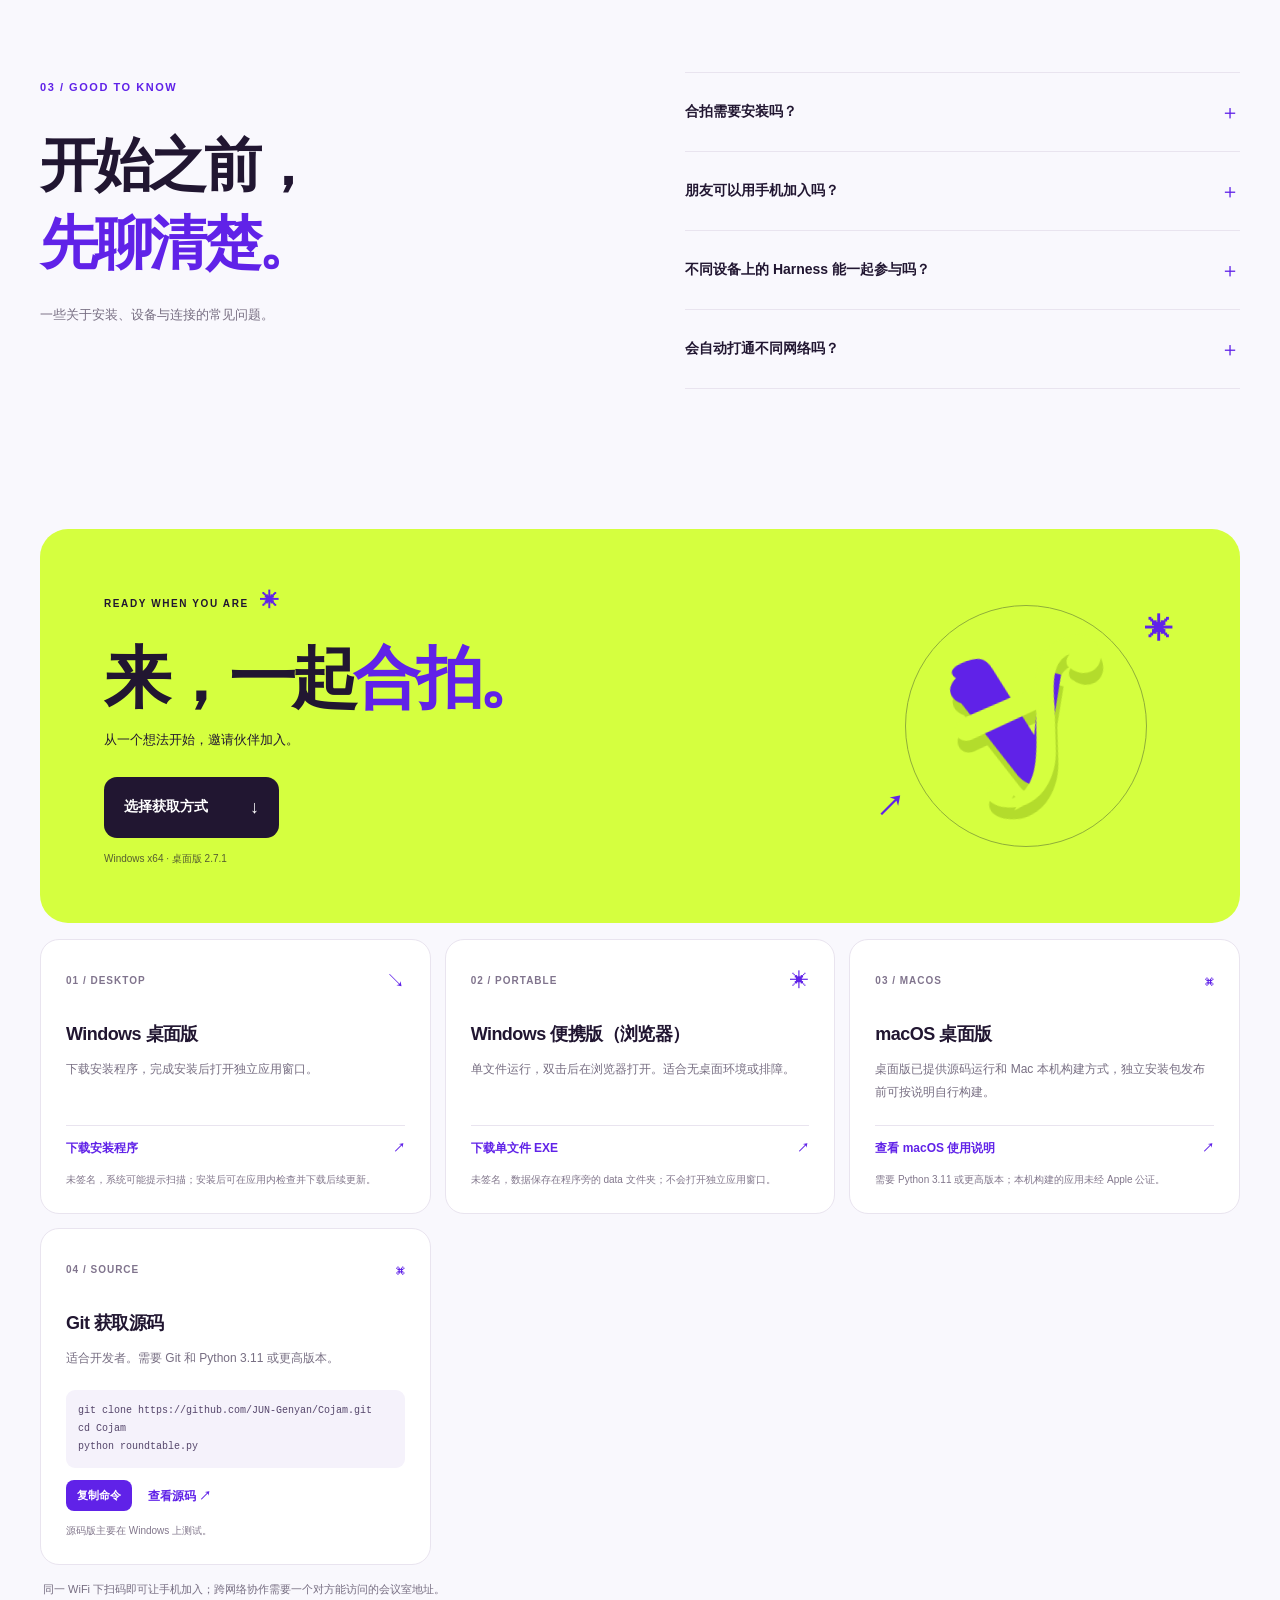
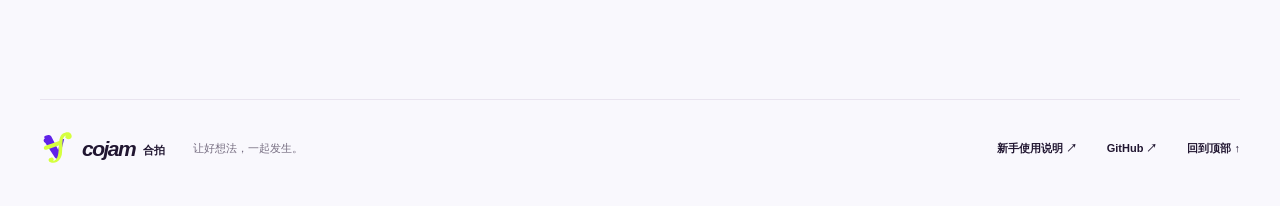
==== commit ccb6c00d: "Serve the website from main and keep installers out of git - Fix the site copy that still pointed at" ====
--- a/website/index.html
+++ b/website/index.html
@@ -15,9 +15,9 @@
 <section class="intro wrap" id="how"><div class="section-top"><span class="kicker">01 / HOW IT WORKS</span><p>合作，不必挤在<br>同一台电脑前。</p></div><div class="intro-grid"><h2>各自擅长的，<br>在这里<span>汇合。</span></h2><div class="intro-text"><p>一个会话，可以有你、朋友，还有不同设备上的 AI Harness。邀请成员加入，围绕同一个目标交流。</p><p>从讨论到互相 @，每个会话都有自己的成员和权限。想法不必在不同窗口之间反复搬运。</p><a href="#download" class="under-link">开启第一场会话 <span>↗</span></a></div></div><div class="steps"><article><span class="step-no">01</span><div class="step-icon">↗</div><h3>建一个会话</h3><p>按项目组织讨论，为这次协作写下共同目标。</p></article><article><span class="step-no">02</span><div class="step-icon">✳</div><h3>邀请成员</h3><p>添加朋友或 Harness，选择会话成员并设置权限。</p></article><article><span class="step-no">03</span><div class="step-icon">@</div><h3>一起推进</h3><p>发消息、互相 @，让想法在对话中继续生长。</p></article></div></section>
 <section class="product" id="features"><div class="wrap product-inner"><div class="product-heading"><div><span class="kicker light">02 / THE WORKSPACE</span><h2>一场会话，<br>把大家连起来<span>.</span></h2></div><p>左边找到伙伴和项目，右边专注当下的对话。重要的目标、成员与权限，都在合适的位置。</p></div><div class="product-frame"><div class="frame-bar"><span><i></i><i></i><i></i></span><span>合拍 · 会话空间</span><span>演示界面</span></div><img src="assets/workspace.png" alt="合拍演示界面：左侧项目与联系人，右侧多人和 AI 对话" loading="lazy"></div><div class="product-bottom"><div><span>✳</span><p><b>会话有边界</b><br>每场对话单独选择成员、配置权限。</p></div><div><span>↗</span><p><b>设备可以不同</b><br>同一 WiFi 扫码即连；也可通过可达地址接入其他设备。</p></div><div><span>@</span><p><b>对话可以接力</b><br>自动连接的成员可以接收任务并回复。</p></div></div></div></section>
 <section class="faq wrap" id="faq"><div class="faq-header"><span class="kicker">03 / GOOD TO KNOW</span><h2>开始之前，<br><span>先聊清楚。</span></h2><p>一些关于安装、设备与连接的常见问题。</p></div><div class="faq-list"><details><summary>合拍需要安装吗？<span>＋</span></summary><p>在 Windows 电脑上下载安装程序，安装完成后即可打开独立应用窗口。电脑上无需额外安装 Python；要调用本机 AI 程序，仍需先安装并登录对应工具。</p></details><details><summary>朋友可以用手机加入吗？<span>＋</span></summary><p>可以。手机和电脑在同一 WiFi 时，在「添加联系人 → 其他用户」里生成邀请二维码，手机扫码即可加入，无需安装。不在同一网络时，手机需要能访问到填写的会议室地址。</p></details><details><summary>不同设备上的 Harness 能一起参与吗？<span>＋</span></summary><p>可以通过成员连接端把其他设备上的 Harness 接入同一会话。连接端需要可访问的服务地址；Mac 上的便携连接端目前需要 Python 3.11 和 Tk。</p></details><details><summary>会自动打通不同网络吗？<span>＋</span></summary><p>同一 WiFi 下会自动使用本机局域网地址，扫码即连，不需要任何配置。跨网络目前仍需一个对方能访问的地址，例如现有的 Tailscale 网络或合适的 HTTPS 代理；内置公网中继还在开发中。</p></details></div></section>
-<section class="download wrap" id="download"><div class="download-card"><div class="download-copy"><div class="download-label">READY WHEN YOU ARE <span>✳</span></div><h2>来，一起<span>合拍。</span></h2><p>从一个想法开始，邀请伙伴加入。</p><a class="button dark" href="#download-options">选择获取方式 <span>↓</span></a><div class="download-note">Windows x64 · 桌面版 2.6.11</div></div><div class="download-mark" aria-hidden="true"><img src="assets/logo.svg" alt=""><span class="mark-spark one">✳</span><span class="mark-spark two">↗</span></div></div><div class="download-options" id="download-options" aria-label="获取合拍的方式">
-<article class="download-option"><div class="option-top"><span class="option-number">01 / DESKTOP</span><span class="option-mark">↘</span></div><h3>Windows 桌面版</h3><p>下载安装程序，完成安装后打开独立应用窗口。</p><a class="option-action" href="downloads/Cojam-Setup-2.6.11.exe" download>下载安装程序 <span>↗</span></a><small>未签名，系统可能提示扫描；安装后可在应用内检查并下载后续更新。</small></article>
-<article class="download-option"><div class="option-top"><span class="option-number">02 / PORTABLE</span><span class="option-mark">✳</span></div><h3>Windows 便携版（浏览器）</h3><p>单文件运行，双击后在浏览器打开。适合无桌面环境或排障。</p><a class="option-action" href="downloads/Cojam-Portable-2.6.11.exe" download>下载单文件 EXE <span>↗</span></a><small>未签名，数据保存在程序旁的 data 文件夹；不会打开独立应用窗口。</small></article>
+<section class="download wrap" id="download"><div class="download-card"><div class="download-copy"><div class="download-label">READY WHEN YOU ARE <span>✳</span></div><h2>来，一起<span>合拍。</span></h2><p>从一个想法开始，邀请伙伴加入。</p><a class="button dark" href="#download-options">选择获取方式 <span>↓</span></a><div class="download-note">Windows x64 · 桌面版 2.7.1</div></div><div class="download-mark" aria-hidden="true"><img src="assets/logo.svg" alt=""><span class="mark-spark one">✳</span><span class="mark-spark two">↗</span></div></div><div class="download-options" id="download-options" aria-label="获取合拍的方式">
+<article class="download-option"><div class="option-top"><span class="option-number">01 / DESKTOP</span><span class="option-mark">↘</span></div><h3>Windows 桌面版</h3><p>下载安装程序，完成安装后打开独立应用窗口。</p><a class="option-action" href="downloads/Cojam-Setup-2.7.1.exe" download>下载安装程序 <span>↗</span></a><small>未签名，系统可能提示扫描；安装后可在应用内检查并下载后续更新。</small></article>
+<article class="download-option"><div class="option-top"><span class="option-number">02 / PORTABLE</span><span class="option-mark">✳</span></div><h3>Windows 便携版（浏览器）</h3><p>单文件运行，双击后在浏览器打开。适合无桌面环境或排障。</p><a class="option-action" href="downloads/Cojam-Portable-2.7.1.exe" download>下载单文件 EXE <span>↗</span></a><small>未签名，数据保存在程序旁的 data 文件夹；不会打开独立应用窗口。</small></article>
 <article class="download-option"><div class="option-top"><span class="option-number">03 / MACOS</span><span class="option-mark">⌘</span></div><h3>macOS 桌面版</h3><p>桌面版已提供源码运行和 Mac 本机构建方式，独立安装包发布前可按说明自行构建。</p><a class="option-action" href="https://github.com/JUN-Genyan/Cojam/blob/main/docs/MACOS.md">查看 macOS 使用说明 <span>↗</span></a><small>需要 Python 3.11 或更高版本；本机构建的应用未经 Apple 公证。</small></article>
 <article class="download-option code-option"><div class="option-top"><span class="option-number">04 / SOURCE</span><span class="option-mark">⌘</span></div><h3>Git 获取源码</h3><p>适合开发者。需要 Git 和 Python 3.11 或更高版本。</p><pre id="git-command">git clone https://github.com/JUN-Genyan/Cojam.git
 cd Cojam
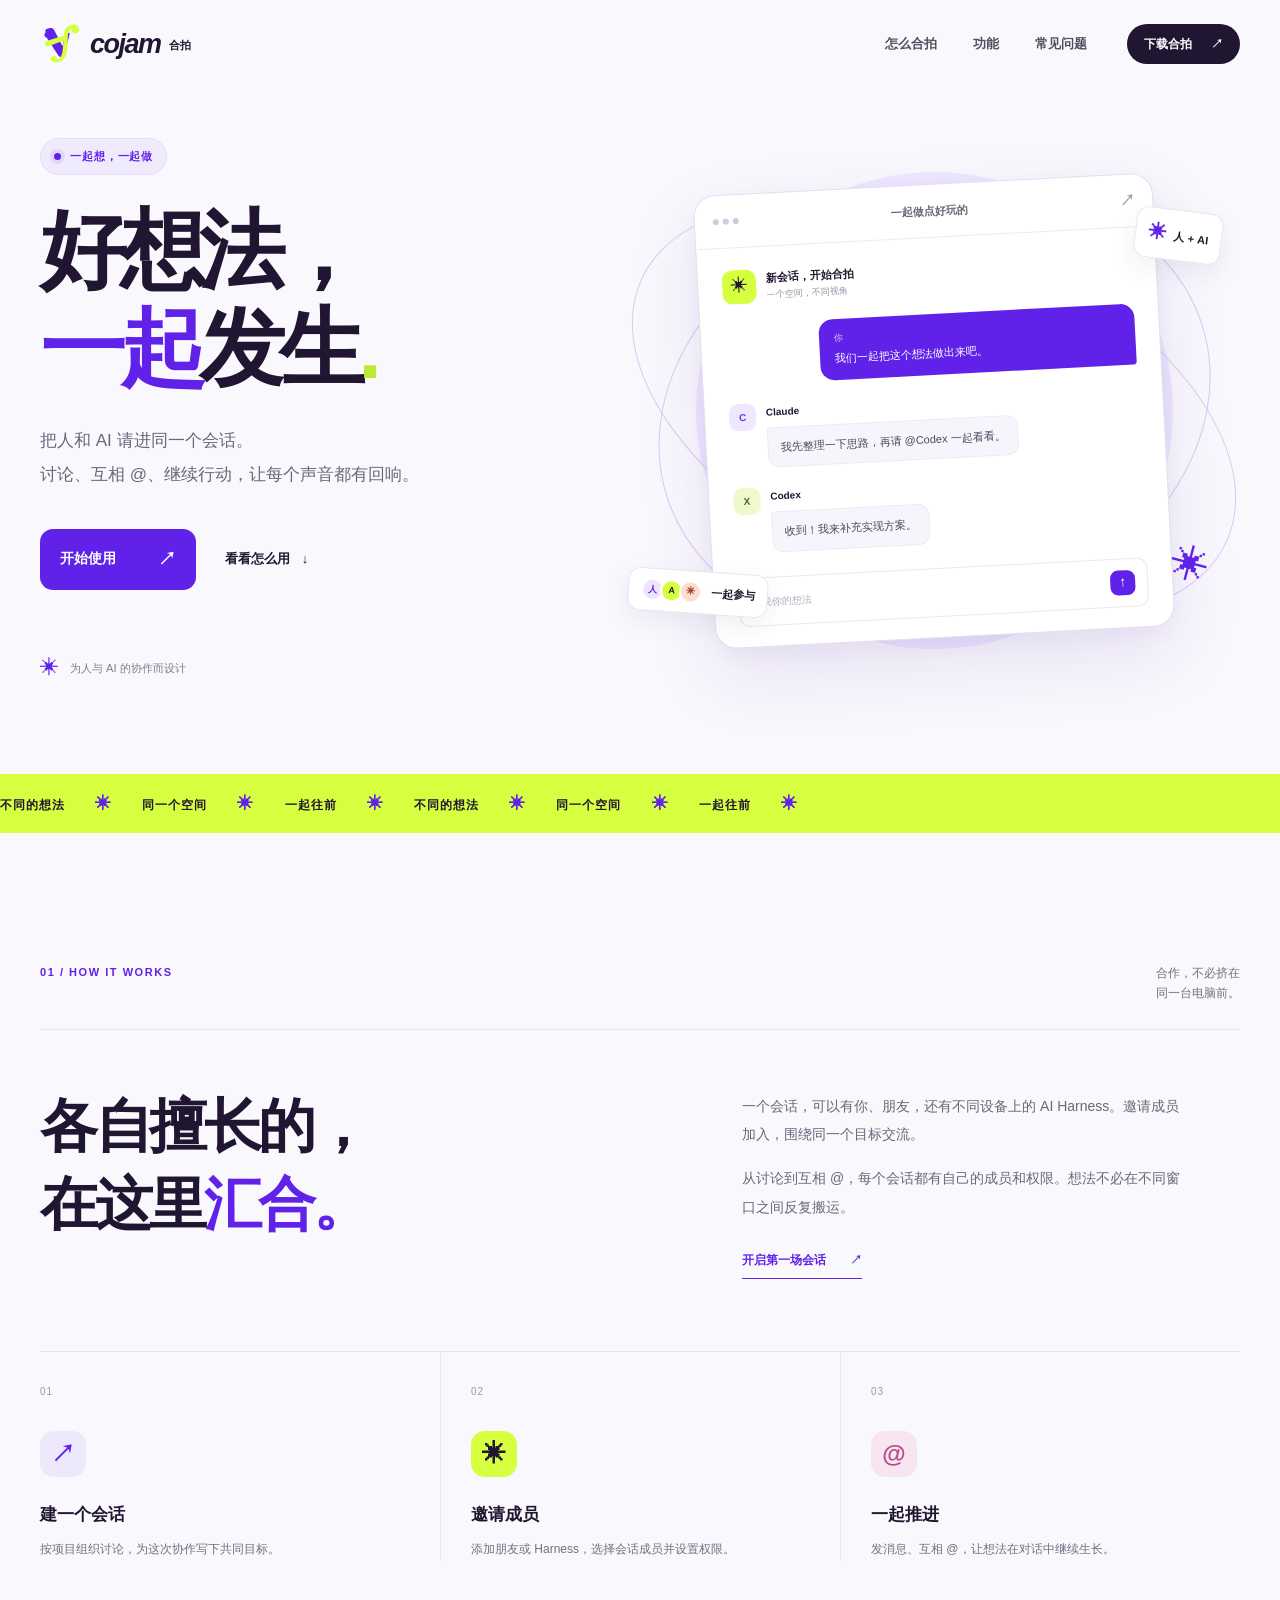
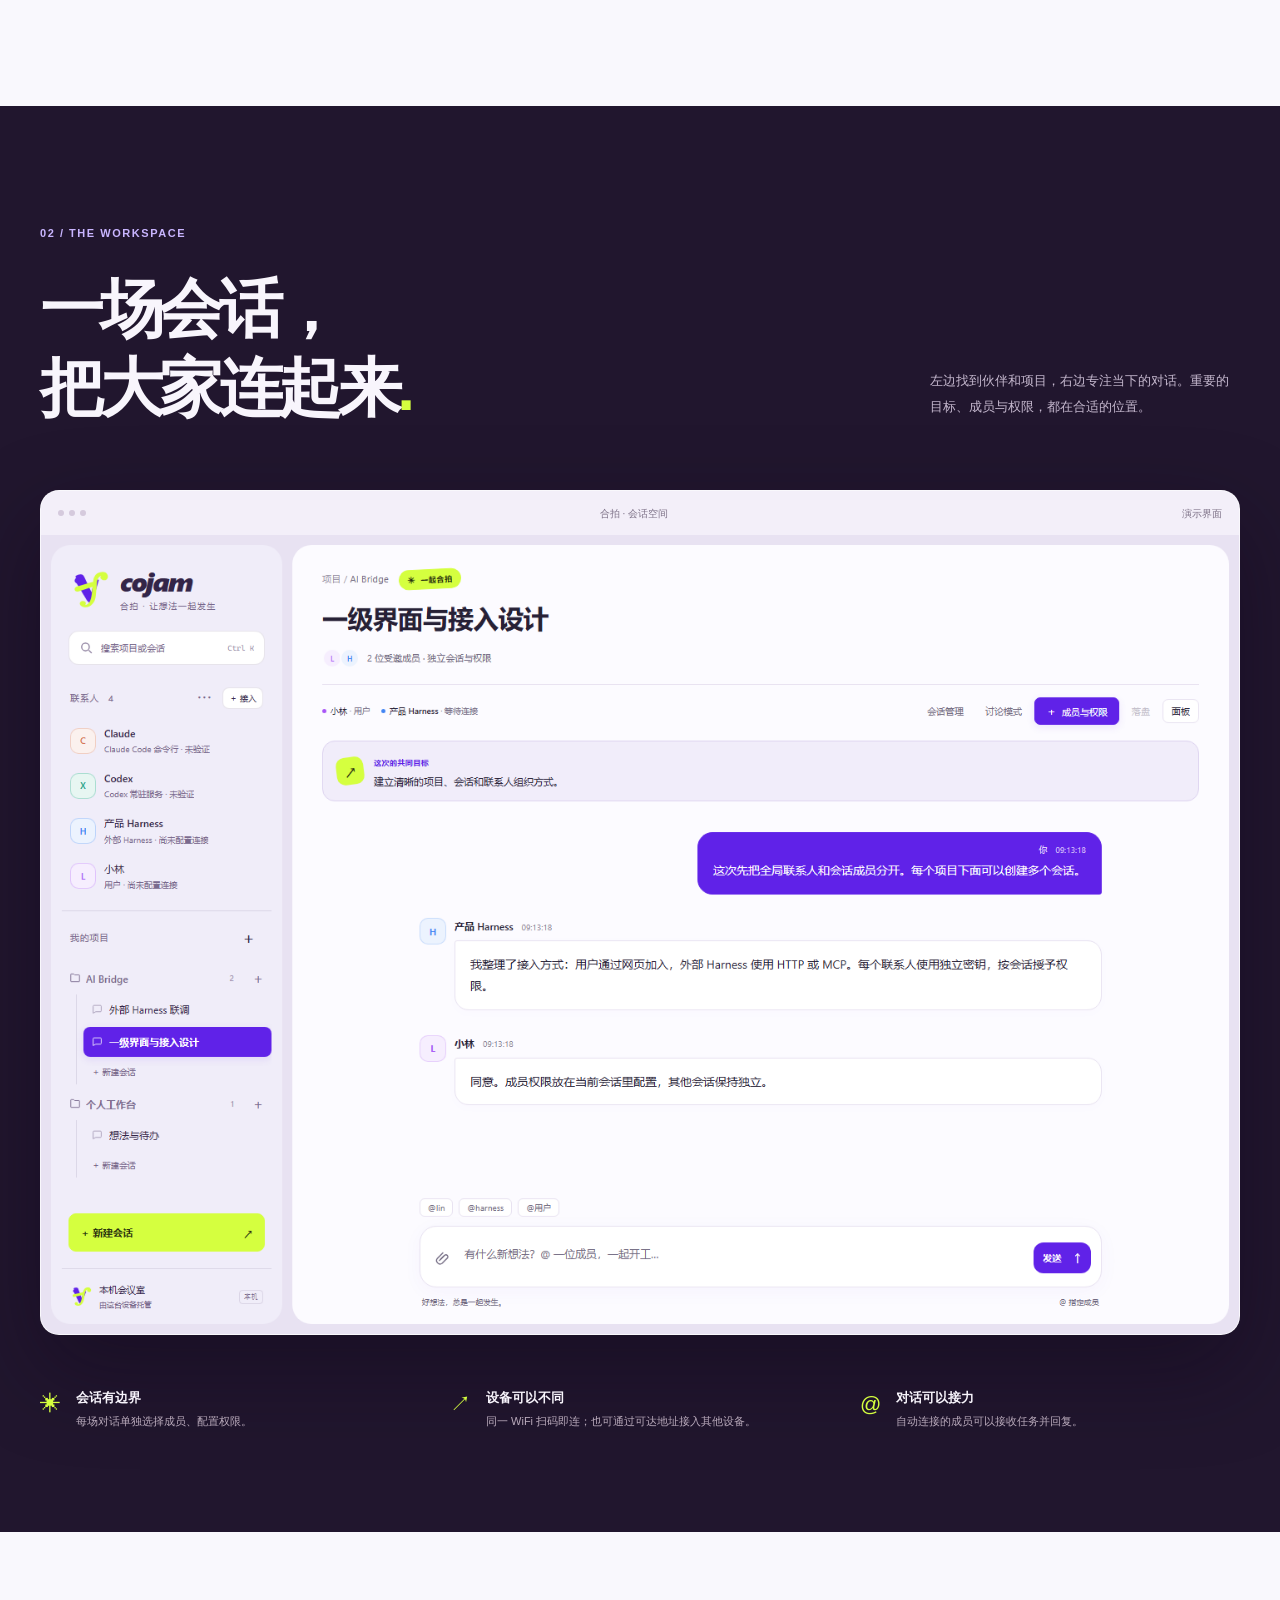
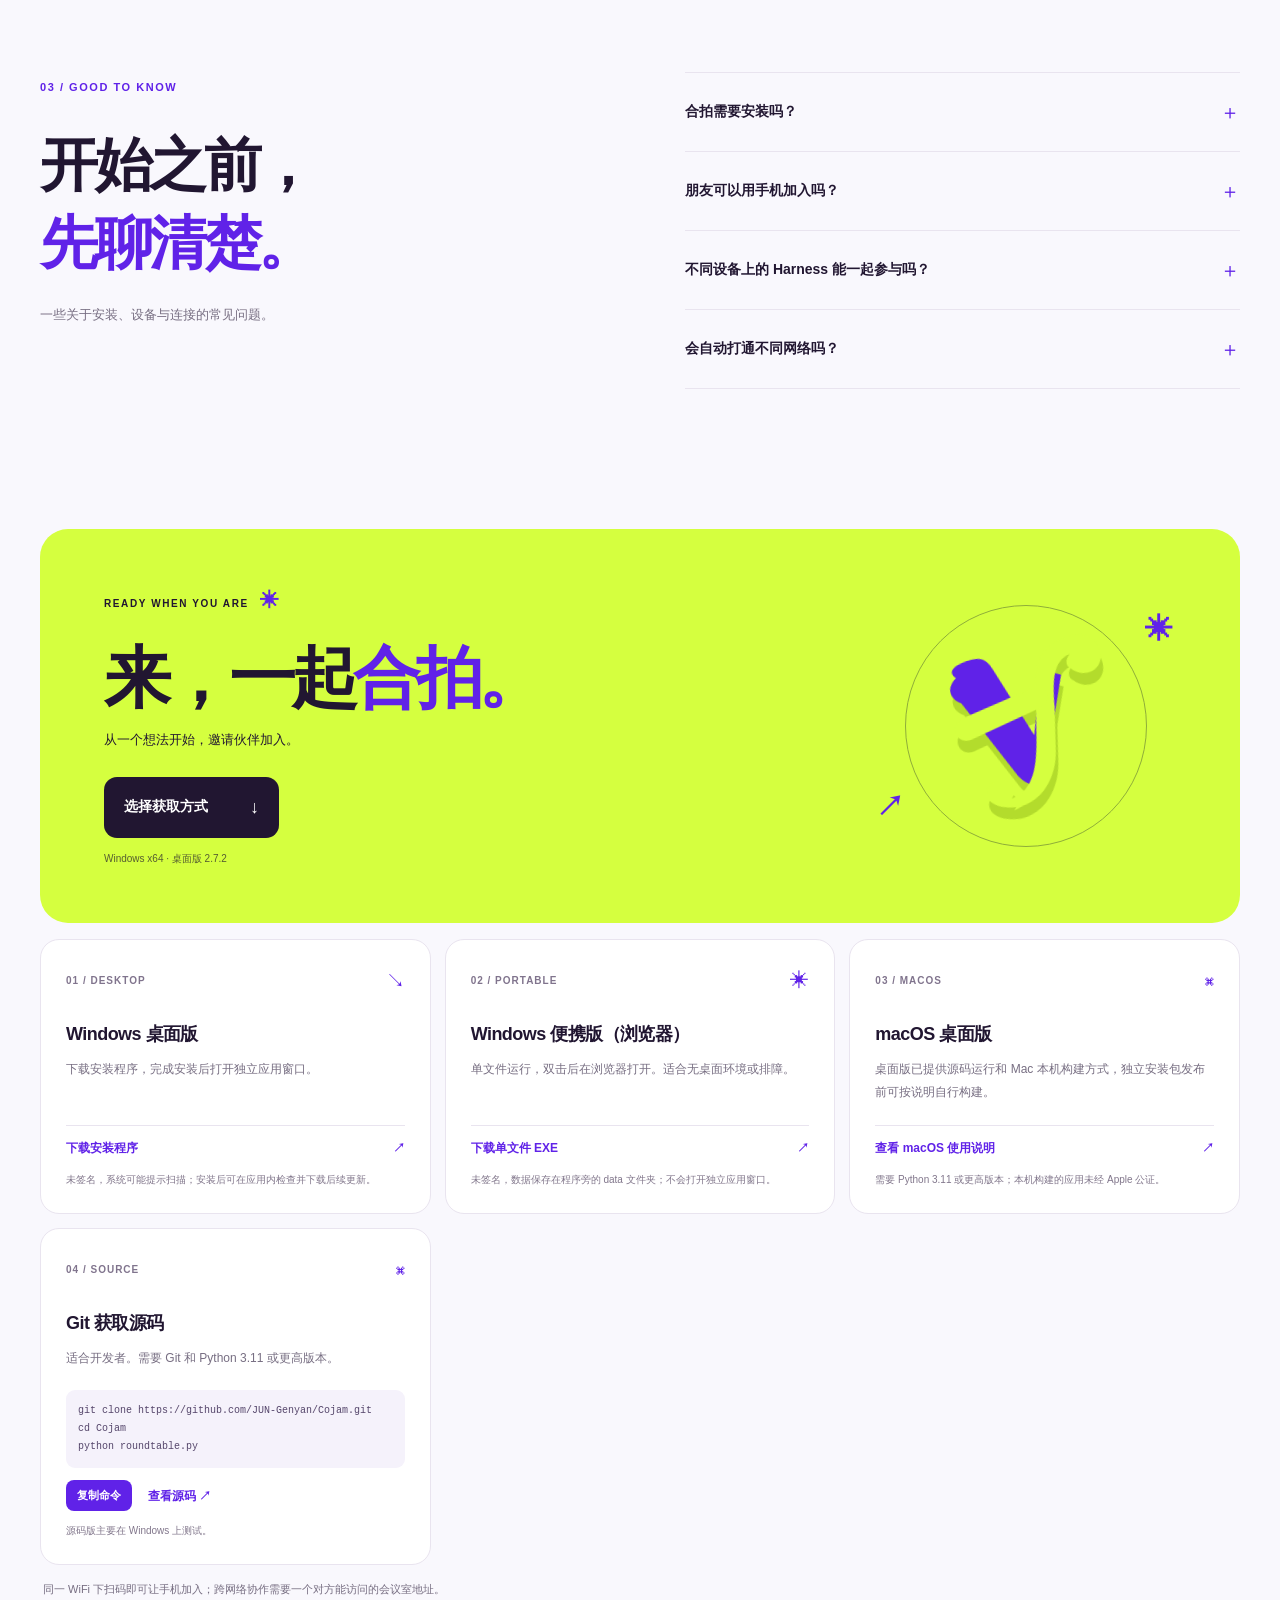
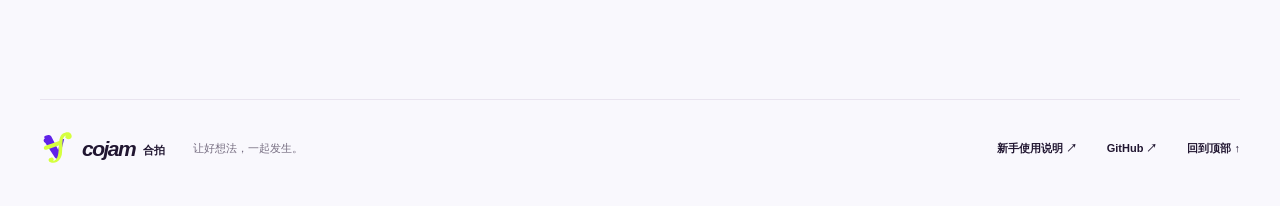
==== commit aa5949e4: "Release Cojam 2.7.2 for Windows Build from main with the ACP session and config-option fixes; publis" ====
--- a/website/index.html
+++ b/website/index.html
@@ -15,9 +15,9 @@
 <section class="intro wrap" id="how"><div class="section-top"><span class="kicker">01 / HOW IT WORKS</span><p>合作，不必挤在<br>同一台电脑前。</p></div><div class="intro-grid"><h2>各自擅长的，<br>在这里<span>汇合。</span></h2><div class="intro-text"><p>一个会话，可以有你、朋友，还有不同设备上的 AI Harness。邀请成员加入，围绕同一个目标交流。</p><p>从讨论到互相 @，每个会话都有自己的成员和权限。想法不必在不同窗口之间反复搬运。</p><a href="#download" class="under-link">开启第一场会话 <span>↗</span></a></div></div><div class="steps"><article><span class="step-no">01</span><div class="step-icon">↗</div><h3>建一个会话</h3><p>按项目组织讨论，为这次协作写下共同目标。</p></article><article><span class="step-no">02</span><div class="step-icon">✳</div><h3>邀请成员</h3><p>添加朋友或 Harness，选择会话成员并设置权限。</p></article><article><span class="step-no">03</span><div class="step-icon">@</div><h3>一起推进</h3><p>发消息、互相 @，让想法在对话中继续生长。</p></article></div></section>
 <section class="product" id="features"><div class="wrap product-inner"><div class="product-heading"><div><span class="kicker light">02 / THE WORKSPACE</span><h2>一场会话，<br>把大家连起来<span>.</span></h2></div><p>左边找到伙伴和项目，右边专注当下的对话。重要的目标、成员与权限，都在合适的位置。</p></div><div class="product-frame"><div class="frame-bar"><span><i></i><i></i><i></i></span><span>合拍 · 会话空间</span><span>演示界面</span></div><img src="assets/workspace.png" alt="合拍演示界面：左侧项目与联系人，右侧多人和 AI 对话" loading="lazy"></div><div class="product-bottom"><div><span>✳</span><p><b>会话有边界</b><br>每场对话单独选择成员、配置权限。</p></div><div><span>↗</span><p><b>设备可以不同</b><br>同一 WiFi 扫码即连；也可通过可达地址接入其他设备。</p></div><div><span>@</span><p><b>对话可以接力</b><br>自动连接的成员可以接收任务并回复。</p></div></div></div></section>
 <section class="faq wrap" id="faq"><div class="faq-header"><span class="kicker">03 / GOOD TO KNOW</span><h2>开始之前，<br><span>先聊清楚。</span></h2><p>一些关于安装、设备与连接的常见问题。</p></div><div class="faq-list"><details><summary>合拍需要安装吗？<span>＋</span></summary><p>在 Windows 电脑上下载安装程序，安装完成后即可打开独立应用窗口。电脑上无需额外安装 Python；要调用本机 AI 程序，仍需先安装并登录对应工具。</p></details><details><summary>朋友可以用手机加入吗？<span>＋</span></summary><p>可以。手机和电脑在同一 WiFi 时，在「添加联系人 → 其他用户」里生成邀请二维码，手机扫码即可加入，无需安装。不在同一网络时，手机需要能访问到填写的会议室地址。</p></details><details><summary>不同设备上的 Harness 能一起参与吗？<span>＋</span></summary><p>可以通过成员连接端把其他设备上的 Harness 接入同一会话。连接端需要可访问的服务地址；Mac 上的便携连接端目前需要 Python 3.11 和 Tk。</p></details><details><summary>会自动打通不同网络吗？<span>＋</span></summary><p>同一 WiFi 下会自动使用本机局域网地址，扫码即连，不需要任何配置。跨网络目前仍需一个对方能访问的地址，例如现有的 Tailscale 网络或合适的 HTTPS 代理；内置公网中继还在开发中。</p></details></div></section>
-<section class="download wrap" id="download"><div class="download-card"><div class="download-copy"><div class="download-label">READY WHEN YOU ARE <span>✳</span></div><h2>来，一起<span>合拍。</span></h2><p>从一个想法开始，邀请伙伴加入。</p><a class="button dark" href="#download-options">选择获取方式 <span>↓</span></a><div class="download-note">Windows x64 · 桌面版 2.7.1</div></div><div class="download-mark" aria-hidden="true"><img src="assets/logo.svg" alt=""><span class="mark-spark one">✳</span><span class="mark-spark two">↗</span></div></div><div class="download-options" id="download-options" aria-label="获取合拍的方式">
-<article class="download-option"><div class="option-top"><span class="option-number">01 / DESKTOP</span><span class="option-mark">↘</span></div><h3>Windows 桌面版</h3><p>下载安装程序，完成安装后打开独立应用窗口。</p><a class="option-action" href="downloads/Cojam-Setup-2.7.1.exe" download>下载安装程序 <span>↗</span></a><small>未签名，系统可能提示扫描；安装后可在应用内检查并下载后续更新。</small></article>
-<article class="download-option"><div class="option-top"><span class="option-number">02 / PORTABLE</span><span class="option-mark">✳</span></div><h3>Windows 便携版（浏览器）</h3><p>单文件运行，双击后在浏览器打开。适合无桌面环境或排障。</p><a class="option-action" href="downloads/Cojam-Portable-2.7.1.exe" download>下载单文件 EXE <span>↗</span></a><small>未签名，数据保存在程序旁的 data 文件夹；不会打开独立应用窗口。</small></article>
+<section class="download wrap" id="download"><div class="download-card"><div class="download-copy"><div class="download-label">READY WHEN YOU ARE <span>✳</span></div><h2>来，一起<span>合拍。</span></h2><p>从一个想法开始，邀请伙伴加入。</p><a class="button dark" href="#download-options">选择获取方式 <span>↓</span></a><div class="download-note">Windows x64 · 桌面版 2.7.2</div></div><div class="download-mark" aria-hidden="true"><img src="assets/logo.svg" alt=""><span class="mark-spark one">✳</span><span class="mark-spark two">↗</span></div></div><div class="download-options" id="download-options" aria-label="获取合拍的方式">
+<article class="download-option"><div class="option-top"><span class="option-number">01 / DESKTOP</span><span class="option-mark">↘</span></div><h3>Windows 桌面版</h3><p>下载安装程序，完成安装后打开独立应用窗口。</p><a class="option-action" href="downloads/Cojam-Setup-2.7.2.exe" download>下载安装程序 <span>↗</span></a><small>未签名，系统可能提示扫描；安装后可在应用内检查并下载后续更新。</small></article>
+<article class="download-option"><div class="option-top"><span class="option-number">02 / PORTABLE</span><span class="option-mark">✳</span></div><h3>Windows 便携版（浏览器）</h3><p>单文件运行，双击后在浏览器打开。适合无桌面环境或排障。</p><a class="option-action" href="downloads/Cojam-Portable-2.7.2.exe" download>下载单文件 EXE <span>↗</span></a><small>未签名，数据保存在程序旁的 data 文件夹；不会打开独立应用窗口。</small></article>
 <article class="download-option"><div class="option-top"><span class="option-number">03 / MACOS</span><span class="option-mark">⌘</span></div><h3>macOS 桌面版</h3><p>桌面版已提供源码运行和 Mac 本机构建方式，独立安装包发布前可按说明自行构建。</p><a class="option-action" href="https://github.com/JUN-Genyan/Cojam/blob/main/docs/MACOS.md">查看 macOS 使用说明 <span>↗</span></a><small>需要 Python 3.11 或更高版本；本机构建的应用未经 Apple 公证。</small></article>
 <article class="download-option code-option"><div class="option-top"><span class="option-number">04 / SOURCE</span><span class="option-mark">⌘</span></div><h3>Git 获取源码</h3><p>适合开发者。需要 Git 和 Python 3.11 或更高版本。</p><pre id="git-command">git clone https://github.com/JUN-Genyan/Cojam.git
 cd Cojam
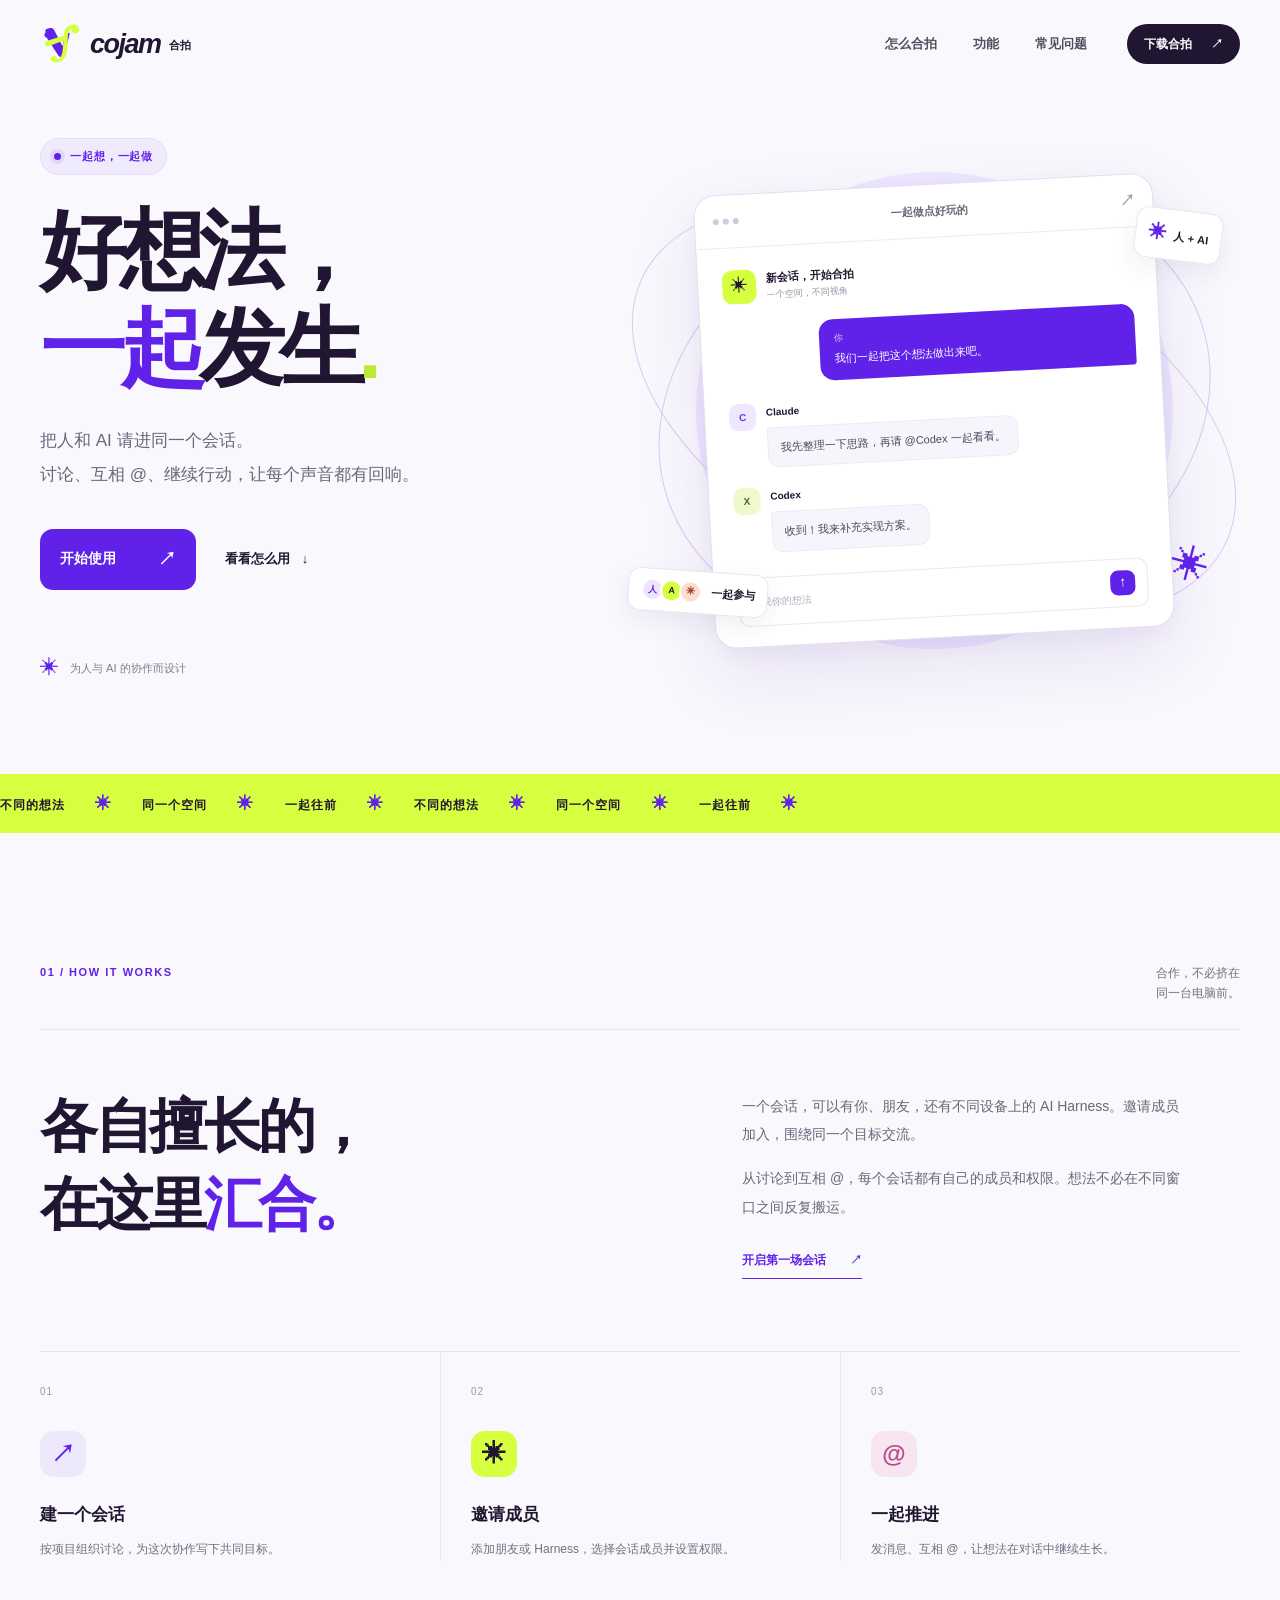
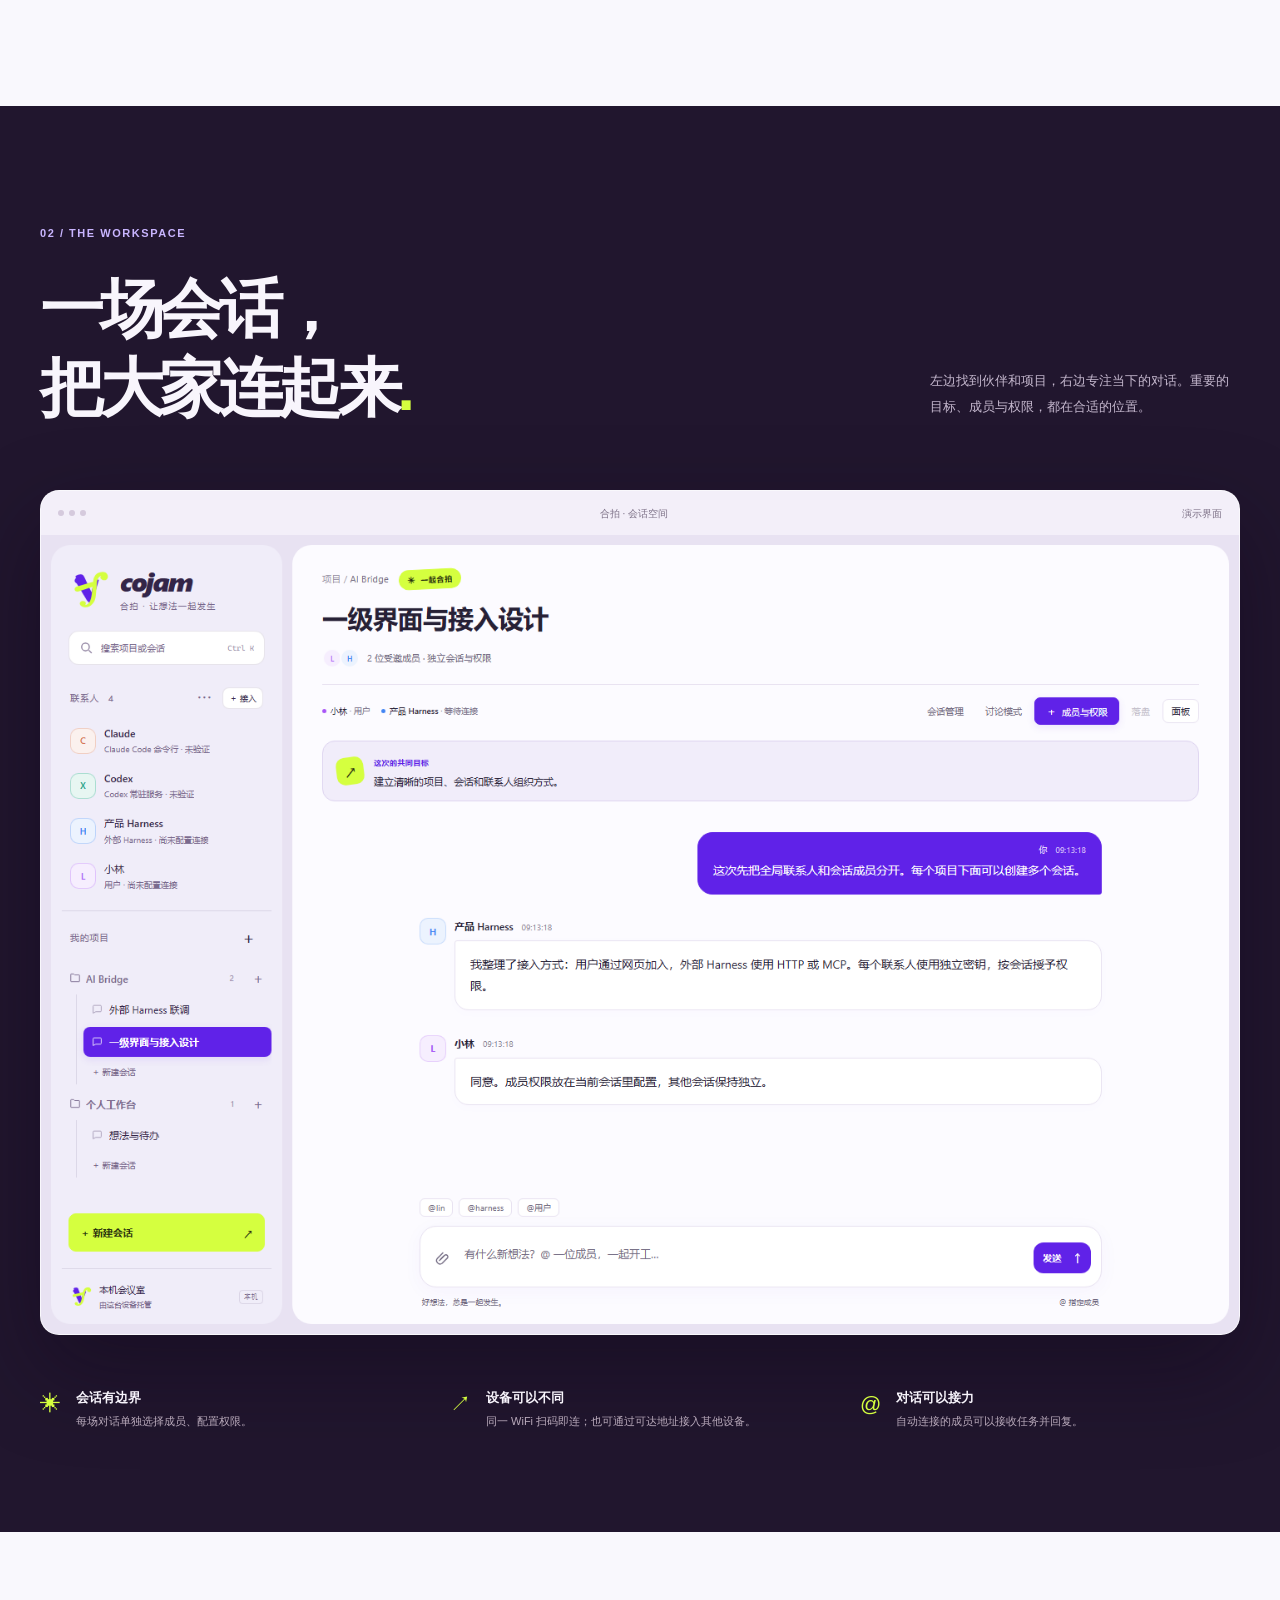
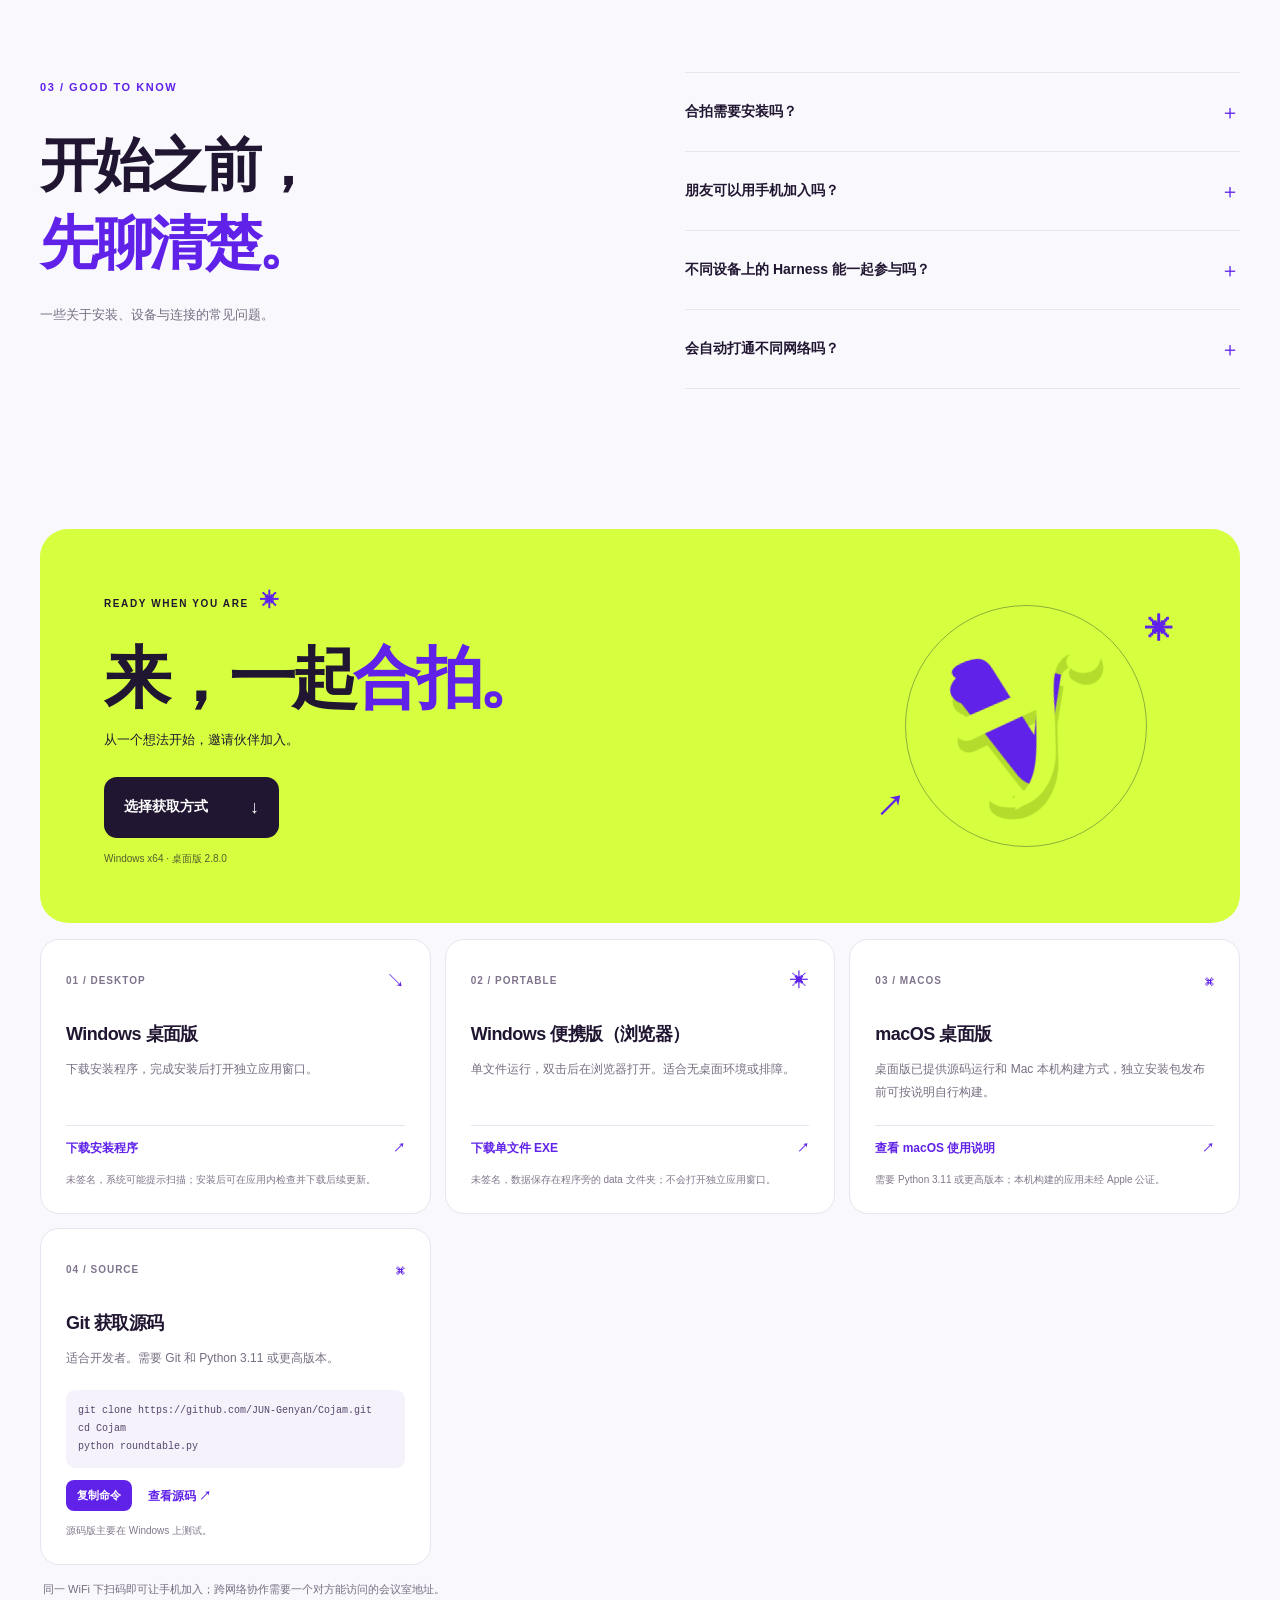
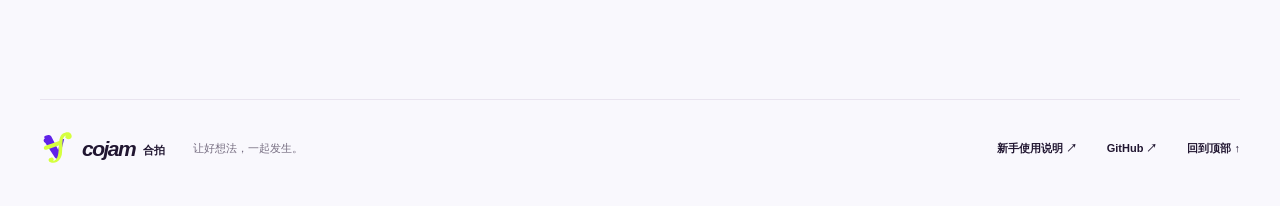
==== commit fce585d4: "Point website downloads and updater to Cojam 2.8.0" ====
--- a/website/index.html
+++ b/website/index.html
@@ -15,9 +15,9 @@
 <section class="intro wrap" id="how"><div class="section-top"><span class="kicker">01 / HOW IT WORKS</span><p>合作，不必挤在<br>同一台电脑前。</p></div><div class="intro-grid"><h2>各自擅长的，<br>在这里<span>汇合。</span></h2><div class="intro-text"><p>一个会话，可以有你、朋友，还有不同设备上的 AI Harness。邀请成员加入，围绕同一个目标交流。</p><p>从讨论到互相 @，每个会话都有自己的成员和权限。想法不必在不同窗口之间反复搬运。</p><a href="#download" class="under-link">开启第一场会话 <span>↗</span></a></div></div><div class="steps"><article><span class="step-no">01</span><div class="step-icon">↗</div><h3>建一个会话</h3><p>按项目组织讨论，为这次协作写下共同目标。</p></article><article><span class="step-no">02</span><div class="step-icon">✳</div><h3>邀请成员</h3><p>添加朋友或 Harness，选择会话成员并设置权限。</p></article><article><span class="step-no">03</span><div class="step-icon">@</div><h3>一起推进</h3><p>发消息、互相 @，让想法在对话中继续生长。</p></article></div></section>
 <section class="product" id="features"><div class="wrap product-inner"><div class="product-heading"><div><span class="kicker light">02 / THE WORKSPACE</span><h2>一场会话，<br>把大家连起来<span>.</span></h2></div><p>左边找到伙伴和项目，右边专注当下的对话。重要的目标、成员与权限，都在合适的位置。</p></div><div class="product-frame"><div class="frame-bar"><span><i></i><i></i><i></i></span><span>合拍 · 会话空间</span><span>演示界面</span></div><img src="assets/workspace.png" alt="合拍演示界面：左侧项目与联系人，右侧多人和 AI 对话" loading="lazy"></div><div class="product-bottom"><div><span>✳</span><p><b>会话有边界</b><br>每场对话单独选择成员、配置权限。</p></div><div><span>↗</span><p><b>设备可以不同</b><br>同一 WiFi 扫码即连；也可通过可达地址接入其他设备。</p></div><div><span>@</span><p><b>对话可以接力</b><br>自动连接的成员可以接收任务并回复。</p></div></div></div></section>
 <section class="faq wrap" id="faq"><div class="faq-header"><span class="kicker">03 / GOOD TO KNOW</span><h2>开始之前，<br><span>先聊清楚。</span></h2><p>一些关于安装、设备与连接的常见问题。</p></div><div class="faq-list"><details><summary>合拍需要安装吗？<span>＋</span></summary><p>在 Windows 电脑上下载安装程序，安装完成后即可打开独立应用窗口。电脑上无需额外安装 Python；要调用本机 AI 程序，仍需先安装并登录对应工具。</p></details><details><summary>朋友可以用手机加入吗？<span>＋</span></summary><p>可以。手机和电脑在同一 WiFi 时，在「添加联系人 → 其他用户」里生成邀请二维码，手机扫码即可加入，无需安装。不在同一网络时，手机需要能访问到填写的会议室地址。</p></details><details><summary>不同设备上的 Harness 能一起参与吗？<span>＋</span></summary><p>可以通过成员连接端把其他设备上的 Harness 接入同一会话。连接端需要可访问的服务地址；Mac 上的便携连接端目前需要 Python 3.11 和 Tk。</p></details><details><summary>会自动打通不同网络吗？<span>＋</span></summary><p>同一 WiFi 下会自动使用本机局域网地址，扫码即连，不需要任何配置。跨网络目前仍需一个对方能访问的地址，例如现有的 Tailscale 网络或合适的 HTTPS 代理；内置公网中继还在开发中。</p></details></div></section>
-<section class="download wrap" id="download"><div class="download-card"><div class="download-copy"><div class="download-label">READY WHEN YOU ARE <span>✳</span></div><h2>来，一起<span>合拍。</span></h2><p>从一个想法开始，邀请伙伴加入。</p><a class="button dark" href="#download-options">选择获取方式 <span>↓</span></a><div class="download-note">Windows x64 · 桌面版 2.7.2</div></div><div class="download-mark" aria-hidden="true"><img src="assets/logo.svg" alt=""><span class="mark-spark one">✳</span><span class="mark-spark two">↗</span></div></div><div class="download-options" id="download-options" aria-label="获取合拍的方式">
-<article class="download-option"><div class="option-top"><span class="option-number">01 / DESKTOP</span><span class="option-mark">↘</span></div><h3>Windows 桌面版</h3><p>下载安装程序，完成安装后打开独立应用窗口。</p><a class="option-action" href="downloads/Cojam-Setup-2.7.2.exe" download>下载安装程序 <span>↗</span></a><small>未签名，系统可能提示扫描；安装后可在应用内检查并下载后续更新。</small></article>
-<article class="download-option"><div class="option-top"><span class="option-number">02 / PORTABLE</span><span class="option-mark">✳</span></div><h3>Windows 便携版（浏览器）</h3><p>单文件运行，双击后在浏览器打开。适合无桌面环境或排障。</p><a class="option-action" href="downloads/Cojam-Portable-2.7.2.exe" download>下载单文件 EXE <span>↗</span></a><small>未签名，数据保存在程序旁的 data 文件夹；不会打开独立应用窗口。</small></article>
+<section class="download wrap" id="download"><div class="download-card"><div class="download-copy"><div class="download-label">READY WHEN YOU ARE <span>✳</span></div><h2>来，一起<span>合拍。</span></h2><p>从一个想法开始，邀请伙伴加入。</p><a class="button dark" href="#download-options">选择获取方式 <span>↓</span></a><div class="download-note">Windows x64 · 桌面版 2.8.0</div></div><div class="download-mark" aria-hidden="true"><img src="assets/logo.svg" alt=""><span class="mark-spark one">✳</span><span class="mark-spark two">↗</span></div></div><div class="download-options" id="download-options" aria-label="获取合拍的方式">
+<article class="download-option"><div class="option-top"><span class="option-number">01 / DESKTOP</span><span class="option-mark">↘</span></div><h3>Windows 桌面版</h3><p>下载安装程序，完成安装后打开独立应用窗口。</p><a class="option-action" href="downloads/Cojam-Setup-2.8.0.exe" download>下载安装程序 <span>↗</span></a><small>未签名，系统可能提示扫描；安装后可在应用内检查并下载后续更新。</small></article>
+<article class="download-option"><div class="option-top"><span class="option-number">02 / PORTABLE</span><span class="option-mark">✳</span></div><h3>Windows 便携版（浏览器）</h3><p>单文件运行，双击后在浏览器打开。适合无桌面环境或排障。</p><a class="option-action" href="downloads/Cojam-Portable-2.8.0.exe" download>下载单文件 EXE <span>↗</span></a><small>未签名，数据保存在程序旁的 data 文件夹；不会打开独立应用窗口。</small></article>
 <article class="download-option"><div class="option-top"><span class="option-number">03 / MACOS</span><span class="option-mark">⌘</span></div><h3>macOS 桌面版</h3><p>桌面版已提供源码运行和 Mac 本机构建方式，独立安装包发布前可按说明自行构建。</p><a class="option-action" href="https://github.com/JUN-Genyan/Cojam/blob/main/docs/MACOS.md">查看 macOS 使用说明 <span>↗</span></a><small>需要 Python 3.11 或更高版本；本机构建的应用未经 Apple 公证。</small></article>
 <article class="download-option code-option"><div class="option-top"><span class="option-number">04 / SOURCE</span><span class="option-mark">⌘</span></div><h3>Git 获取源码</h3><p>适合开发者。需要 Git 和 Python 3.11 或更高版本。</p><pre id="git-command">git clone https://github.com/JUN-Genyan/Cojam.git
 cd Cojam
